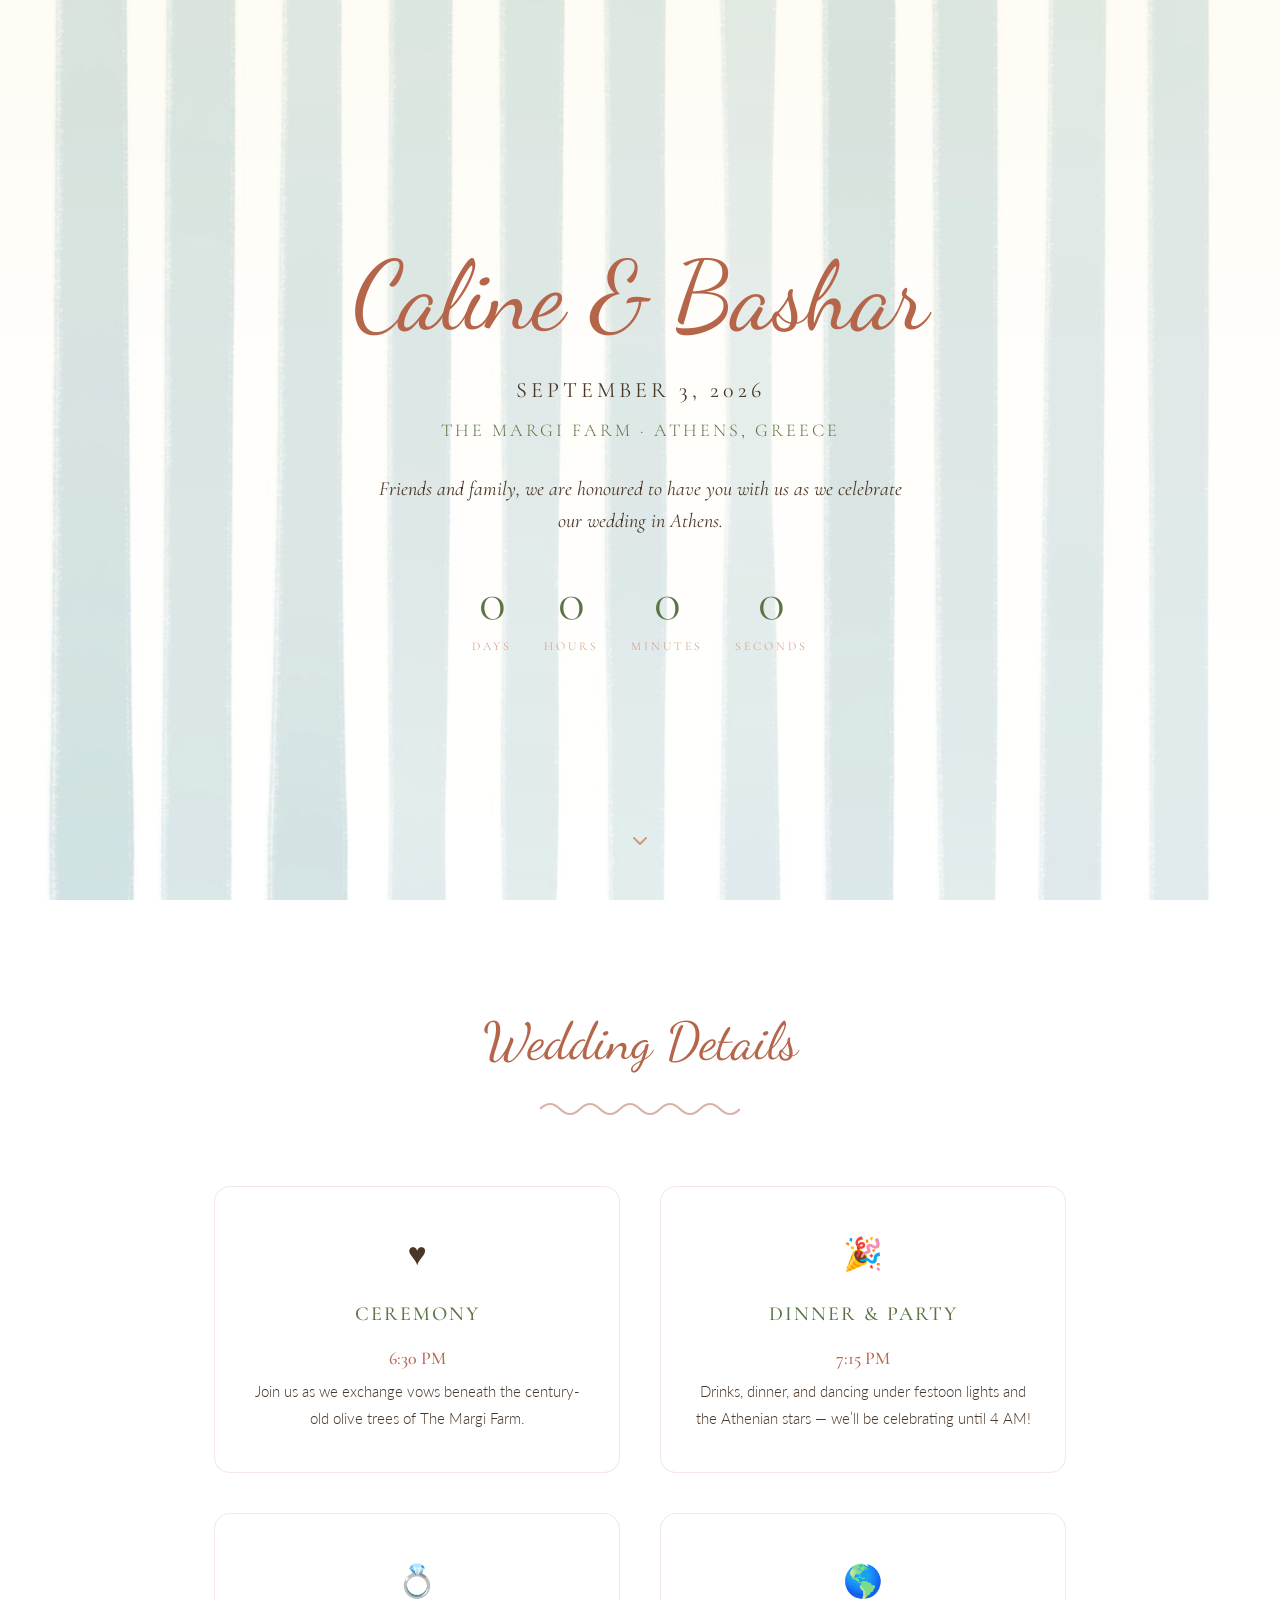
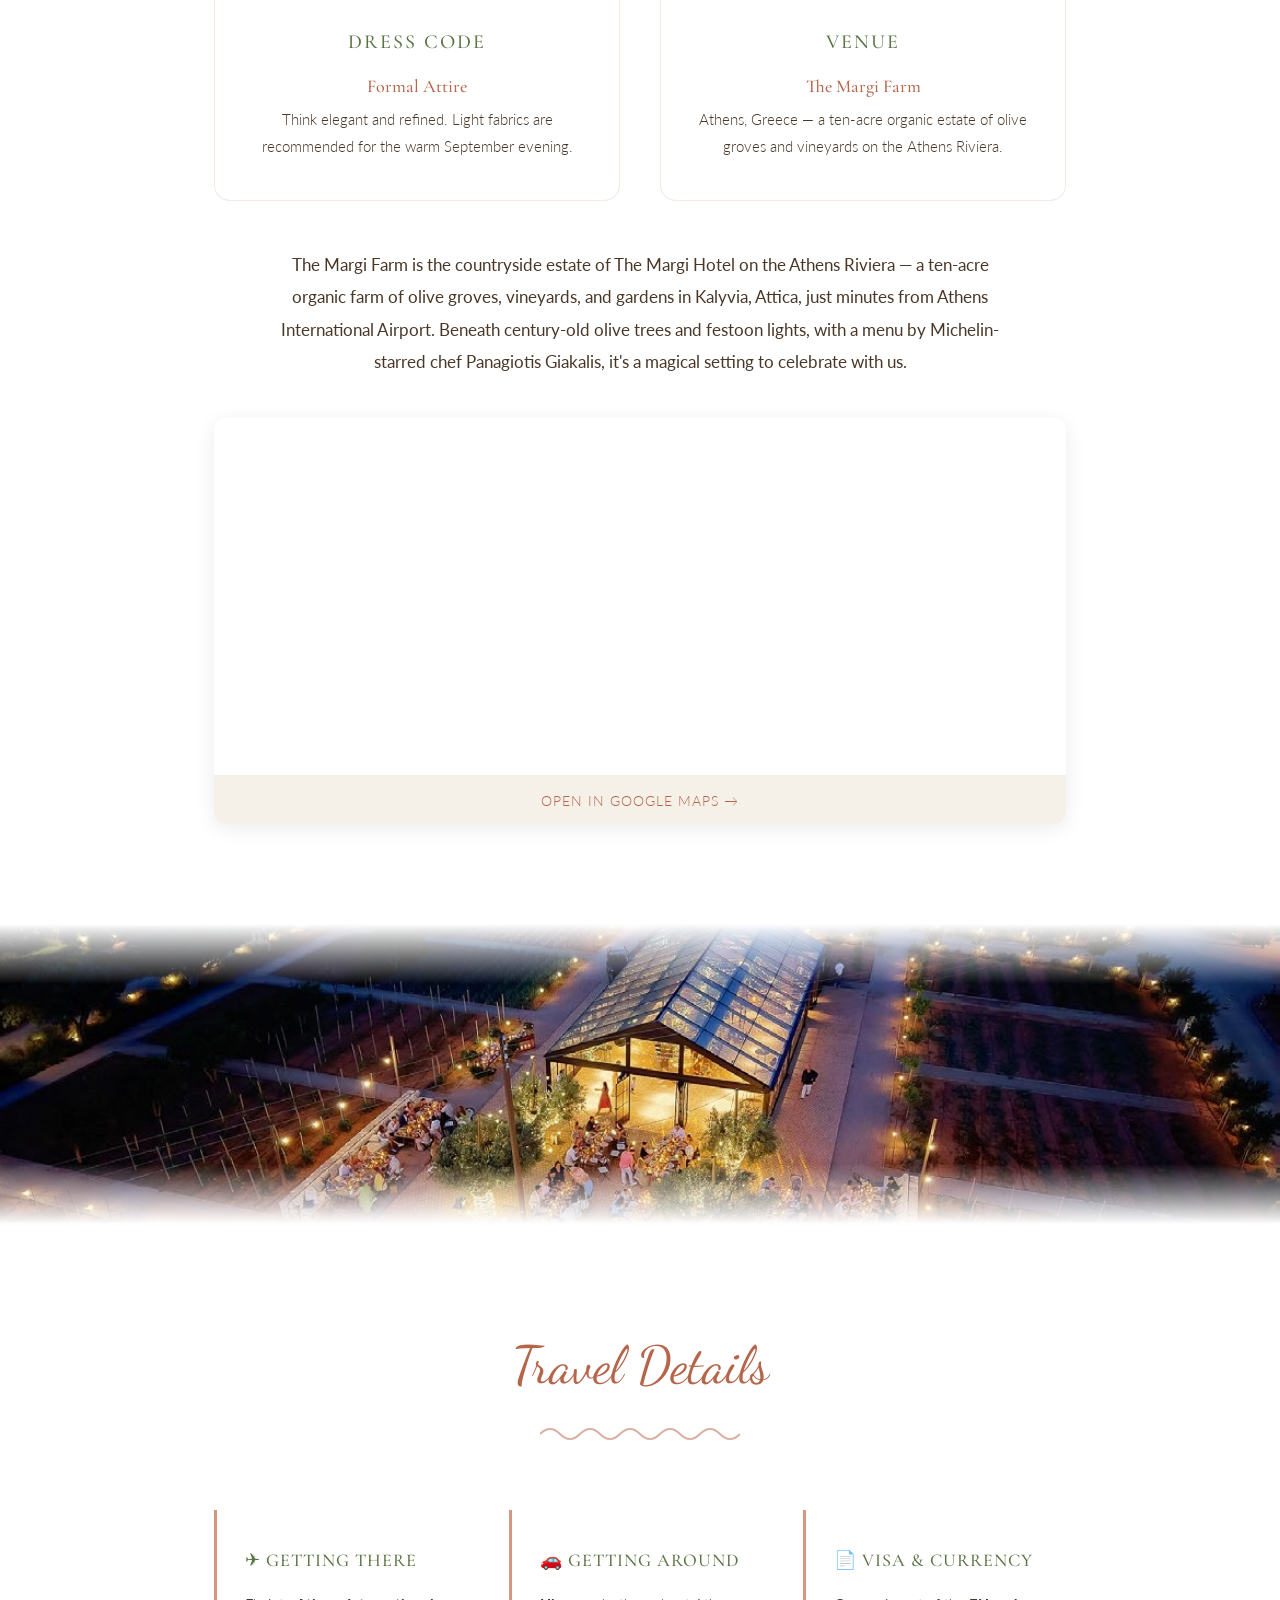
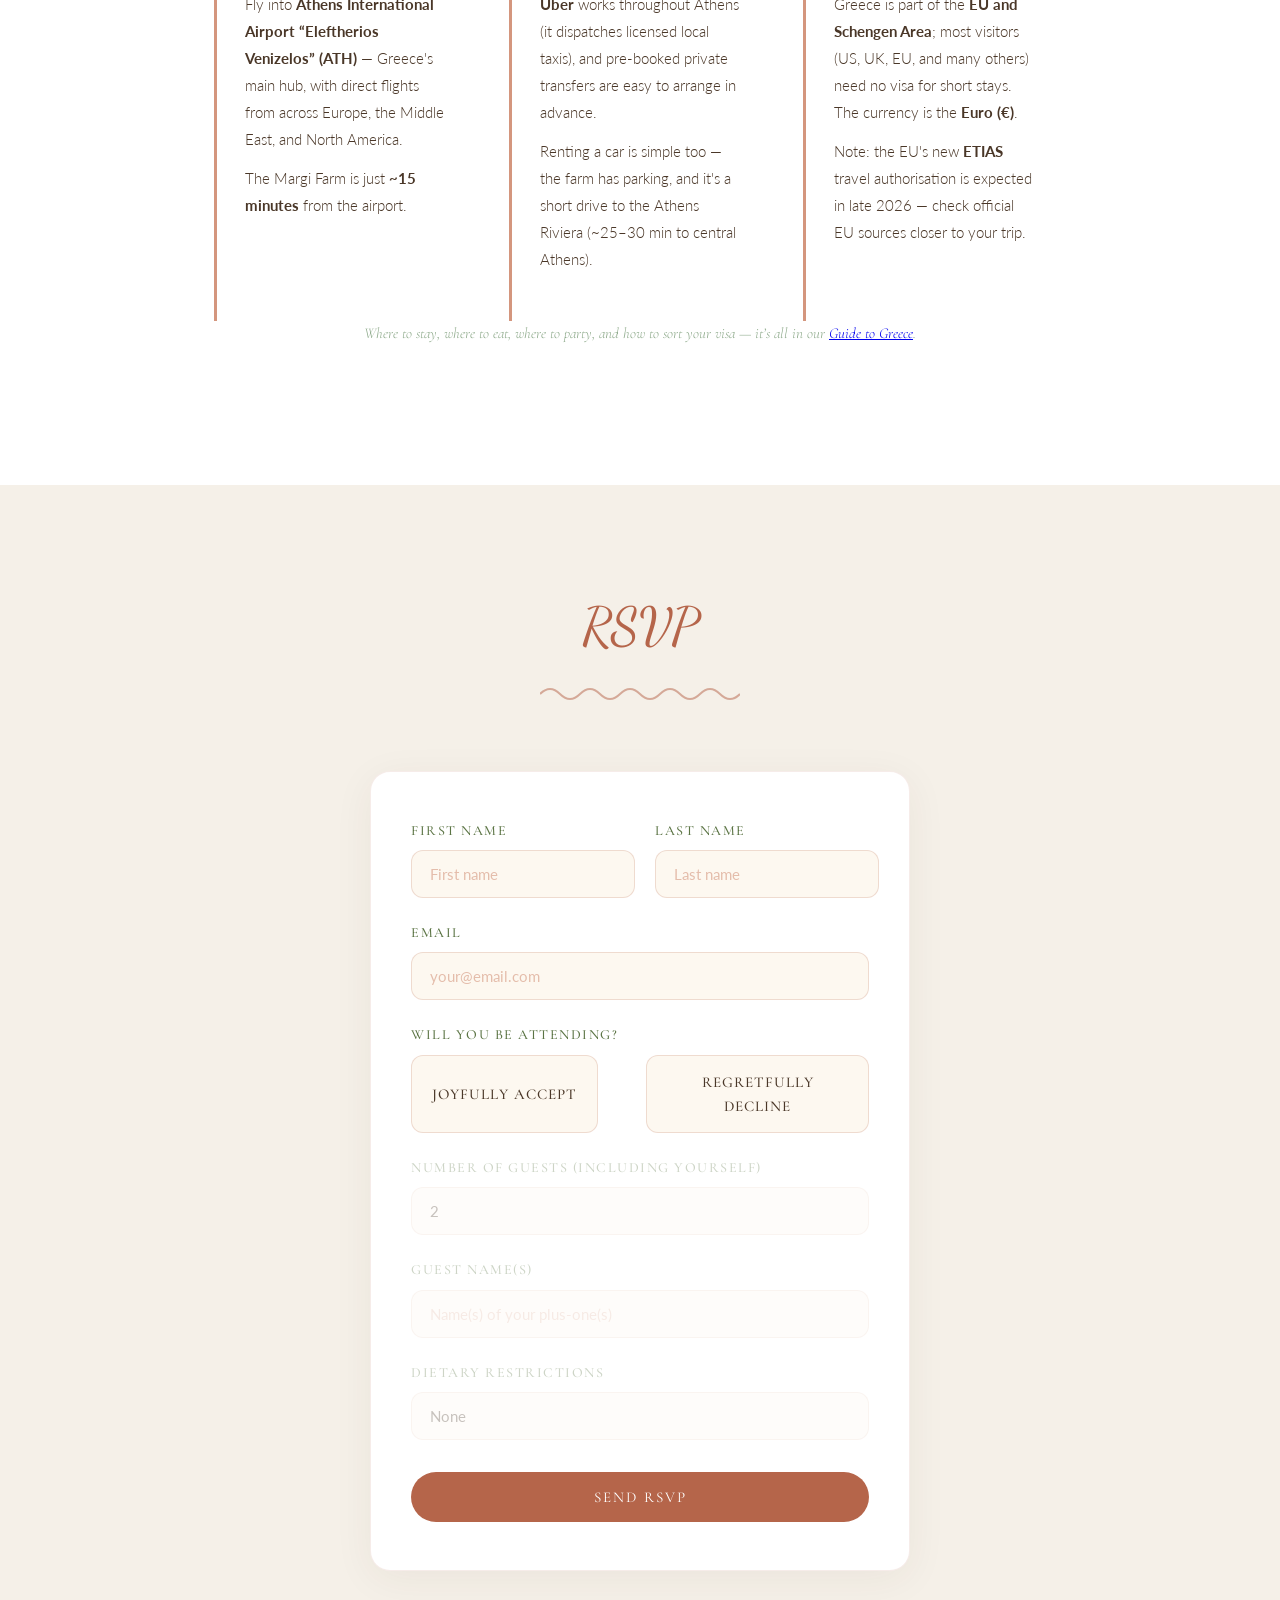
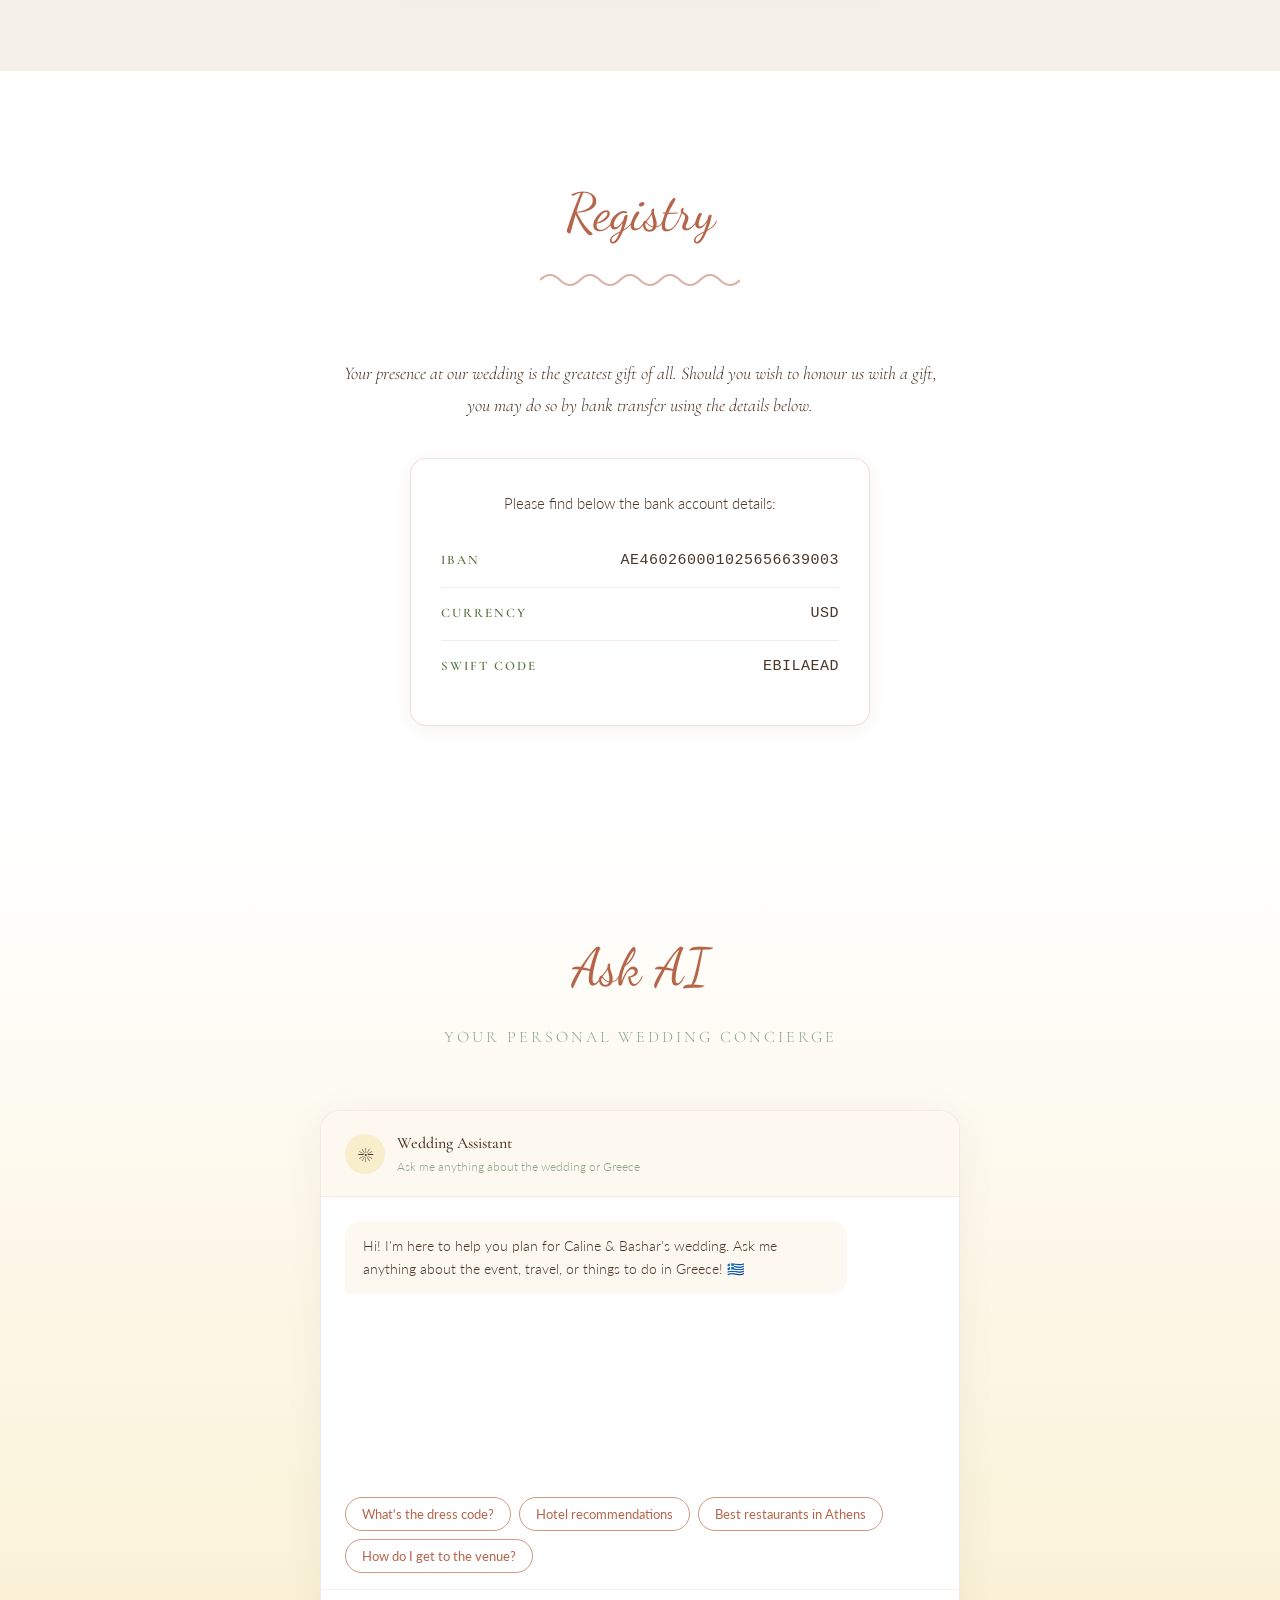
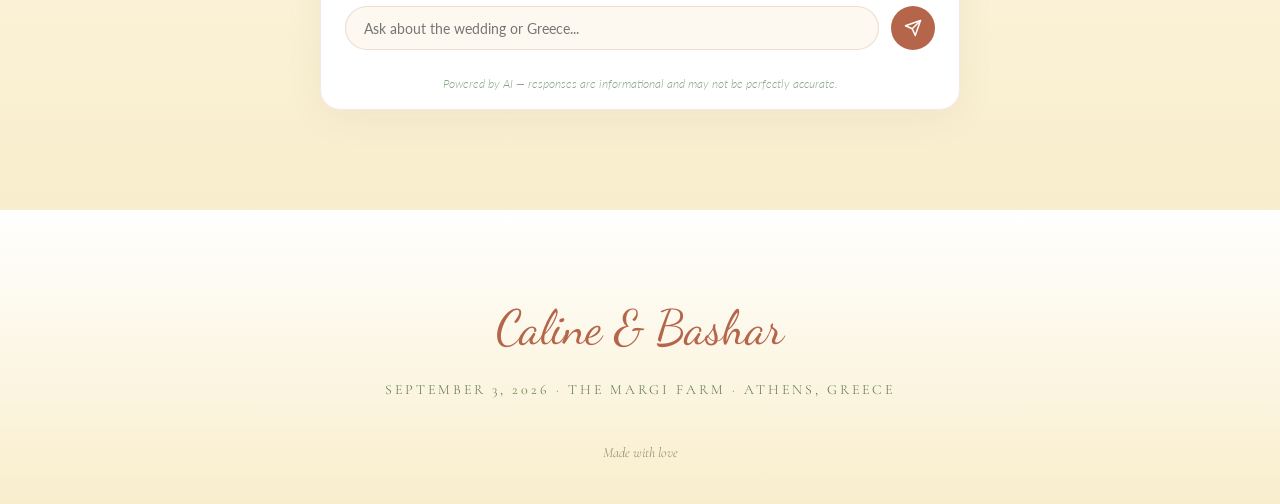
==== index.html @ 0b6a6b43 "Add Guide to Greece page, new header, hero welcome, RSVP box fix - New header: two pages (Wedding, Y" ====
<!DOCTYPE html>
<html lang="en">
<head>
    <meta charset="UTF-8">
    <meta name="viewport" content="width=device-width, initial-scale=1.0">
    <title>Caline & Bashar — September 3, 2026 · The Margi Farm, Athens, Greece</title>
    <meta name="description" content="Join us in celebrating the wedding of Caline & Bashar on September 3, 2026 at The Margi Farm in Athens, Greece.">
    <meta property="og:title" content="Caline & Bashar Wedding">
    <meta property="og:description" content="September 3, 2026 · The Margi Farm · Athens, Greece">
    <meta property="og:type" content="website">

    <!-- Favicon (sun monogram) -->
    <link rel="icon" href="data:image/svg+xml,%3Csvg xmlns='http://www.w3.org/2000/svg' viewBox='0 0 32 32'%3E%3Ctext y='26' font-size='24'%3E%E2%98%80%EF%B8%8F%3C/text%3E%3C/svg%3E">

    <!-- Fonts -->
    <link rel="preconnect" href="https://fonts.googleapis.com">
    <link rel="preconnect" href="https://fonts.gstatic.com" crossorigin>
    <link href="https://fonts.googleapis.com/css2?family=Cormorant+Garamond:ital,wght@0,300;0,400;0,500;0,600;1,300;1,400&family=Lato:wght@300;400;700&family=Dancing+Script:wght@400;500;600;700&display=swap" rel="stylesheet">

    <link rel="stylesheet" href="assets/styles.css">
</head>
<body>

    <!-- ============ NAVIGATION ============ -->
    <nav class="nav" id="nav">
        <div class="nav-inner">
            <ul class="nav-links" id="navLinks">
                <li><a href="#hero">Wedding</a></li>
                <li><a href="guide.html">Your Guide to Greece</a></li>
            </ul>
            <a href="#rsvp" class="nav-cta">RSVP</a>
            <button class="hamburger" id="hamburger" aria-label="Menu">
                <span></span>
                <span></span>
                <span></span>
            </button>
        </div>
    </nav>

    <!-- ============ HERO ============ -->
    <section class="hero" id="hero">
        <div class="hero-content">
            <h1 class="hero-names">Caline & Bashar</h1>
            <p class="hero-date">September 3, 2026</p>
            <p class="hero-location">The Margi Farm · Athens, Greece</p>
            <p class="hero-welcome">Friends and family, we are honoured to have you with us as we celebrate our wedding in Athens.</p>
            <div class="countdown" id="countdown">
                <div class="countdown-item">
                    <div class="countdown-number" id="days">---</div>
                    <div class="countdown-label">Days</div>
                </div>
                <div class="countdown-item">
                    <div class="countdown-number" id="hours">--</div>
                    <div class="countdown-label">Hours</div>
                </div>
                <div class="countdown-item">
                    <div class="countdown-number" id="minutes">--</div>
                    <div class="countdown-label">Minutes</div>
                </div>
                <div class="countdown-item">
                    <div class="countdown-number" id="seconds">--</div>
                    <div class="countdown-label">Seconds</div>
                </div>
            </div>
        </div>
        <img src="assets/hero-bg.jpg" alt="" class="hero-bg" aria-hidden="true">
        <div class="scroll-indicator">
            <svg viewBox="0 0 24 24" fill="none" stroke="currentColor" stroke-width="2" stroke-linecap="round" stroke-linejoin="round">
                <polyline points="6 9 12 15 18 9"></polyline>
            </svg>
        </div>
    </section>

    <!-- ============ WEDDING DETAILS ============ -->
    <section class="section" id="details">
        <h2 class="section-title fade-in">Wedding Details</h2>
        <div class="wavy-divider fade-in">
            <svg viewBox="0 0 200 20" fill="none" xmlns="http://www.w3.org/2000/svg">
                <path d="M0 10 Q 10 0, 20 10 T 40 10 T 60 10 T 80 10 T 100 10 T 120 10 T 140 10 T 160 10 T 180 10 T 200 10" stroke="#B5654A" stroke-width="2" fill="none" opacity="0.5"/>
            </svg>
        </div>
        <div class="details-grid">
            <div class="detail-card fade-in">
                <span class="detail-icon" aria-hidden="true">&#9829;</span>
                <h3>Ceremony</h3>
                <p class="detail-highlight">6:30 PM</p>
                <p>Join us as we exchange vows beneath the century-old olive trees of The Margi Farm.</p>
            </div>
            <div class="detail-card fade-in">
                <span class="detail-icon" aria-hidden="true">&#127881;</span>
                <h3>Dinner &amp; Party</h3>
                <p class="detail-highlight">7:15 PM</p>
                <p>Drinks, dinner, and dancing under festoon lights and the Athenian stars &mdash; we&rsquo;ll be celebrating until 4 AM!</p>
            </div>
            <div class="detail-card fade-in">
                <span class="detail-icon" aria-hidden="true">&#128141;</span>
                <h3>Dress Code</h3>
                <p class="detail-highlight">Formal Attire</p>
                <p>Think elegant and refined. Light fabrics are recommended for the warm September evening.</p>
            </div>
            <div class="detail-card fade-in">
                <span class="detail-icon" aria-hidden="true">&#127758;</span>
                <h3>Venue</h3>
                <p class="detail-highlight">The Margi Farm</p>
                <p>Athens, Greece — a ten-acre organic estate of olive groves and vineyards on the Athens Riviera.</p>
            </div>
        </div>
        <div class="venue-overview fade-in">
            <p>The Margi Farm is the countryside estate of The Margi Hotel on the Athens Riviera — a ten-acre organic farm of olive groves, vineyards, and gardens in Kalyvia, Attica, just minutes from Athens International Airport. Beneath century-old olive trees and festoon lights, with a menu by Michelin-starred chef Panagiotis Giakalis, it's a magical setting to celebrate with us.</p>
        </div>
        <div class="venue-map fade-in" style="max-width: 900px; margin: 40px auto 0; border-radius: 12px; overflow: hidden; box-shadow: 0 4px 20px rgba(0,0,0,0.08);">
            <iframe src="https://maps.google.com/maps?q=37.84874,23.912944&z=15&output=embed" width="100%" height="350" style="border:0;" allowfullscreen="" loading="lazy" referrerpolicy="no-referrer-when-downgrade" title="The Margi Farm Location"></iframe>
            <div style="text-align: center; padding: 12px 16px; background: var(--off-white);">
                <a href="https://www.google.com/maps/place/Margi+Farm/@37.84874,23.912944,16z" target="_blank" rel="noopener" style="color: var(--terracotta); font-family: var(--font-body); font-size: 14px; text-decoration: none; letter-spacing: 1px;">OPEN IN GOOGLE MAPS &rarr;</a>
            </div>
        </div>
    </section>

    <!-- ============ LANDSCAPE DIVIDER ============ -->
    <div class="landscape-divider" role="presentation"></div>

    <!-- ============ TRAVEL DETAILS ============ -->
    <section class="section" id="travel">
        <h2 class="section-title fade-in">Travel Details</h2>
        <div class="wavy-divider fade-in">
            <svg viewBox="0 0 200 20" fill="none" xmlns="http://www.w3.org/2000/svg">
                <path d="M0 10 Q 10 0, 20 10 T 40 10 T 60 10 T 80 10 T 100 10 T 120 10 T 140 10 T 160 10 T 180 10 T 200 10" stroke="#B5654A" stroke-width="2" fill="none" opacity="0.5"/>
            </svg>
        </div>
        <div class="travel-cards">
            <div class="travel-card fade-in">
                <h3>&#9992; Getting There</h3>
                <p>Fly into <strong>Athens International Airport &ldquo;Eleftherios Venizelos&rdquo; (ATH)</strong> — Greece's main hub, with direct flights from across Europe, the Middle East, and North America.</p>
                <p>The Margi Farm is just <strong>~15 minutes</strong> from the airport.</p>
            </div>
            <div class="travel-card fade-in">
                <h3>&#128663; Getting Around</h3>
                <p><strong>Uber</strong> works throughout Athens (it dispatches licensed local taxis), and pre-booked private transfers are easy to arrange in advance.</p>
                <p>Renting a car is simple too &mdash; the farm has parking, and it's a short drive to the Athens Riviera (~25&ndash;30 min to central Athens).</p>
            </div>
            <div class="travel-card fade-in">
                <h3>&#128196; Visa &amp; Currency</h3>
                <p>Greece is part of the <strong>EU and Schengen Area</strong>; most visitors (US, UK, EU, and many others) need no visa for short stays. The currency is the <strong>Euro (&euro;)</strong>.</p>
                <p>Note: the EU's new <strong>ETIAS</strong> travel authorisation is expected in late 2026 — check official EU sources closer to your trip.</p>
            </div>
        </div>

        <p class="travel-subnote fade-in">Where to stay, where to eat, where to party, and how to sort your visa &mdash; it&rsquo;s all in our <a href="guide.html">Guide to Greece</a>.</p>
    </section>

    <!-- Where to Stay and the rest of the guide now live on: guide.html -->

    <!-- ============ RSVP ============ -->
    <section class="section-full rsvp-section" id="rsvp">
        <div class="section" style="padding-top: 0; padding-bottom: 0;">
            <h2 class="section-title fade-in">RSVP</h2>
            <div class="wavy-divider fade-in">
                <svg viewBox="0 0 200 20" fill="none" xmlns="http://www.w3.org/2000/svg">
                    <path d="M0 10 Q 10 0, 20 10 T 40 10 T 60 10 T 80 10 T 100 10 T 120 10 T 140 10 T 160 10 T 180 10 T 200 10" stroke="#B5654A" stroke-width="2" fill="none" opacity="0.5"/>
                </svg>
            </div>
        </div>
        <div class="rsvp-form-container fade-in">
            <!-- Form -->
            <form class="rsvp-form" id="rsvpForm">
                <div class="form-row">
                    <div class="form-group">
                        <label for="firstName">First Name</label>
                        <input type="text" id="firstName" name="firstName" placeholder="First name" required>
                    </div>
                    <div class="form-group">
                        <label for="lastName">Last Name</label>
                        <input type="text" id="lastName" name="lastName" placeholder="Last name" required>
                    </div>
                </div>

                <div class="form-group">
                    <label for="email">Email</label>
                    <input type="email" id="email" name="email" placeholder="your@email.com" required>
                </div>

                <div class="form-group">
                    <label>Will you be attending?</label>
                    <div class="attendance-options">
                        <div class="attendance-option">
                            <input type="radio" id="attendYes" name="attending" value="yes" required>
                            <label for="attendYes">Joyfully Accept</label>
                        </div>
                        <div class="attendance-option">
                            <input type="radio" id="attendNo" name="attending" value="no">
                            <label for="attendNo">Regretfully Decline</label>
                        </div>
                    </div>
                </div>

                <div class="form-group guest-count-group hidden" id="guestCountGroup">
                    <label for="guestCount">Number of Guests (including yourself)</label>
                    <select id="guestCount" name="guestCount">
                        <option value="1">1</option>
                        <option value="2" selected>2</option>
                        <option value="3">3</option>
                        <option value="4">4</option>
                        <option value="5">5</option>
                    </select>
                </div>

                <div class="form-group guest-count-group hidden" id="plusOneGroup">
                    <label for="plusOneName">Guest Name(s)</label>
                    <input type="text" id="plusOneName" name="plusOneName" placeholder="Name(s) of your plus-one(s)">
                </div>

                <div class="form-group guest-count-group hidden" id="dietaryGroup">
                    <label for="dietary">Dietary Restrictions</label>
                    <select id="dietary" name="dietary">
                        <option value="none">None</option>
                        <option value="vegetarian">Vegetarian</option>
                        <option value="vegan">Vegan</option>
                        <option value="gluten-free">Gluten-Free</option>
                        <option value="halal">Halal</option>
                        <option value="other">Other (please specify)</option>
                    </select>
                    <input type="text" id="dietaryOther" name="dietaryOther" placeholder="Please specify..." style="margin-top: 8px; display: none;">
                </div>

                <button type="submit" class="rsvp-submit" id="rsvpSubmit">Send RSVP</button>
            </form>

            <!-- Success message (hidden by default) -->
            <div class="rsvp-success" id="rsvpSuccess">
                <div class="rsvp-success-icon">&#127881;</div>
                <h3>Thank You!</h3>
                <p id="rsvpSuccessMsg">We can't wait to celebrate with you in Athens!</p>
            </div>
        </div>
    </section>

    <!-- ============ REGISTRY ============ -->
    <section class="section" id="registry">
        <h2 class="section-title fade-in">Registry</h2>
        <div class="wavy-divider fade-in">
            <svg viewBox="0 0 200 20" fill="none" xmlns="http://www.w3.org/2000/svg">
                <path d="M0 10 Q 10 0, 20 10 T 40 10 T 60 10 T 80 10 T 100 10 T 120 10 T 140 10 T 160 10 T 180 10 T 200 10" stroke="#B5654A" stroke-width="2" fill="none" opacity="0.5"/>
            </svg>
        </div>
        <div class="registry-content fade-in">
            <p class="registry-message">
                Your presence at our wedding is the greatest gift of all. Should you wish to honour us with a gift, you may do so by bank transfer using the details below.
            </p>
            <div class="registry-bank">
                <p class="registry-bank-intro">Please find below the bank account details:</p>
                <dl class="registry-bank-details">
                    <div><dt>IBAN</dt><dd>AE460260001025656639003</dd></div>
                    <div><dt>Currency</dt><dd>USD</dd></div>
                    <div><dt>SWIFT Code</dt><dd>EBILAEAD</dd></div>
                </dl>
            </div>
        </div>
    </section>

    <!-- ============ ASK AI ============ -->
    <section class="section-full ask-ai-section" id="ask-ai">
        <div class="section" style="padding-top: 0; padding-bottom: 0;">
            <h2 class="section-title fade-in">Ask AI</h2>
            <p class="section-subtitle fade-in">Your personal wedding concierge</p>
        </div>
        <div class="chat-container fade-in">
            <div class="chat-header">
                <div class="chat-header-icon">&#9728;</div>
                <div class="chat-header-text">
                    <h3>Wedding Assistant</h3>
                    <p>Ask me anything about the wedding or Greece</p>
                </div>
            </div>
            <div class="chat-messages" id="chatMessages">
                <div class="chat-message bot">
                    Hi! I'm here to help you plan for Caline & Bashar's wedding. Ask me anything about the event, travel, or things to do in Greece! &#127468;&#127479;
                </div>
            </div>
            <div class="chat-suggestions" id="chatSuggestions">
                <button class="suggestion-btn" onclick="askSuggestion(this)">What's the dress code?</button>
                <button class="suggestion-btn" onclick="askSuggestion(this)">Hotel recommendations</button>
                <button class="suggestion-btn" onclick="askSuggestion(this)">Best restaurants in Athens</button>
                <button class="suggestion-btn" onclick="askSuggestion(this)">How do I get to the venue?</button>
            </div>
            <div class="chat-input-area">
                <input type="text" class="chat-input" id="chatInput" placeholder="Ask about the wedding or Greece..." autocomplete="off">
                <button class="chat-send" id="chatSend" aria-label="Send">
                    <svg viewBox="0 0 24 24" fill="none" stroke="currentColor" stroke-width="2" stroke-linecap="round" stroke-linejoin="round">
                        <line x1="22" y1="2" x2="11" y2="13"></line>
                        <polygon points="22 2 15 22 11 13 2 9 22 2"></polygon>
                    </svg>
                </button>
            </div>
            <p class="chat-note">Powered by AI — responses are informational and may not be perfectly accurate.</p>
        </div>
    </section>

    <!-- ============ FOOTER ============ -->
    <footer class="footer">
        <div class="footer-names">Caline & Bashar</div>
        <p class="footer-date">September 3, 2026 &middot; The Margi Farm &middot; Athens, Greece</p>
        <p class="footer-note">Made with love</p>
    </footer>

    <!-- ============ SCRIPTS ============ -->
    <script>
        // ---- Countdown ----
        function updateCountdown() {
            const wedding = new Date('2026-09-03T18:30:00+03:00'); // Athens time (EEST, UTC+3)
            const now = new Date();
            const diff = wedding - now;

            if (diff <= 0) {
                document.getElementById('days').textContent = '0';
                document.getElementById('hours').textContent = '0';
                document.getElementById('minutes').textContent = '0';
                document.getElementById('seconds').textContent = '0';
                return;
            }

            const days = Math.floor(diff / (1000 * 60 * 60 * 24));
            const hours = Math.floor((diff % (1000 * 60 * 60 * 24)) / (1000 * 60 * 60));
            const minutes = Math.floor((diff % (1000 * 60 * 60)) / (1000 * 60));
            const seconds = Math.floor((diff % (1000 * 60)) / 1000);

            document.getElementById('days').textContent = days;
            document.getElementById('hours').textContent = hours;
            document.getElementById('minutes').textContent = minutes;
            document.getElementById('seconds').textContent = seconds;
        }

        updateCountdown();
        setInterval(updateCountdown, 1000);

        // ---- Sticky Nav ----
        const nav = document.getElementById('nav');
        const hero = document.getElementById('hero');

        const navObserver = new IntersectionObserver(([entry]) => {
            nav.classList.toggle('visible', !entry.isIntersecting);
        }, { threshold: 0.1 });

        navObserver.observe(hero);

        // ---- Mobile Menu ----
        const hamburger = document.getElementById('hamburger');
        const navLinks = document.getElementById('navLinks');

        hamburger.addEventListener('click', () => {
            navLinks.classList.toggle('open');
        });

        // Close menu on link click
        navLinks.querySelectorAll('a').forEach(link => {
            link.addEventListener('click', () => navLinks.classList.remove('open'));
        });

        // ---- Scroll Animations ----
        const fadeObserver = new IntersectionObserver((entries) => {
            entries.forEach(entry => {
                if (entry.isIntersecting) {
                    entry.target.classList.add('visible');
                }
            });
        }, { threshold: 0.1, rootMargin: '0px 0px -40px 0px' });

        document.querySelectorAll('.fade-in').forEach(el => fadeObserver.observe(el));

        // ---- RSVP Form ----
        const rsvpForm = document.getElementById('rsvpForm');
        const rsvpSuccess = document.getElementById('rsvpSuccess');
        const rsvpSuccessMsg = document.getElementById('rsvpSuccessMsg');
        const guestCountGroup = document.getElementById('guestCountGroup');
        const attendRadios = document.querySelectorAll('input[name="attending"]');

        const plusOneGroup = document.getElementById('plusOneGroup');
        const dietaryGroup = document.getElementById('dietaryGroup');
        const dietarySelect = document.getElementById('dietary');
        const dietaryOther = document.getElementById('dietaryOther');

        // Show/hide conditional fields based on attendance
        attendRadios.forEach(radio => {
            radio.addEventListener('change', (e) => {
                if (e.target.value === 'yes') {
                    guestCountGroup.classList.remove('hidden');
                    plusOneGroup.classList.remove('hidden');
                    dietaryGroup.classList.remove('hidden');
                } else {
                    guestCountGroup.classList.add('hidden');
                    plusOneGroup.classList.add('hidden');
                    dietaryGroup.classList.add('hidden');
                }
            });
        });

        // Show/hide "other" dietary input
        dietarySelect.addEventListener('change', (e) => {
            dietaryOther.style.display = e.target.value === 'other' ? 'block' : 'none';
        });

        rsvpForm.addEventListener('submit', async (e) => {
            e.preventDefault();
            const btn = document.getElementById('rsvpSubmit');
            btn.disabled = true;
            btn.textContent = 'Sending...';

            const dietaryVal = document.getElementById('dietary').value;
            const data = {
                firstName: document.getElementById('firstName').value.trim(),
                lastName: document.getElementById('lastName').value.trim(),
                email: document.getElementById('email').value.trim(),
                attending: document.querySelector('input[name="attending"]:checked')?.value || 'no',
                guestCount: document.getElementById('guestCount').value,
                plusOneName: document.getElementById('plusOneName').value.trim(),
                dietary: dietaryVal === 'other' ? document.getElementById('dietaryOther').value.trim() : dietaryVal,
                submittedAt: new Date().toISOString()
            };

            try {
                const response = await fetch('/api/rsvp', {
                    method: 'POST',
                    headers: { 'Content-Type': 'application/json' },
                    body: JSON.stringify(data)
                });

                if (response.ok) {
                    showSuccess(data);
                } else {
                    throw new Error('Server error');
                }
            } catch (err) {
                console.error('RSVP error:', err);
                // Still show success to not frustrate the guest
                // The error is logged for you to investigate
                showSuccess(data);
            }
        });

        function showSuccess(data) {
            rsvpForm.style.display = 'none';
            rsvpSuccess.classList.add('show');
            if (data.attending === 'yes') {
                rsvpSuccessMsg.textContent = `We can't wait to celebrate with you in Athens, ${data.firstName}!`;
            } else {
                rsvpSuccessMsg.textContent = `We'll miss you, ${data.firstName}! Thank you for letting us know.`;
            }
        }

        // ---- Chat (Claude API) ----
        const chatMessages = document.getElementById('chatMessages');
        const chatInput = document.getElementById('chatInput');
        const chatSend = document.getElementById('chatSend');
        const chatSuggestions = document.getElementById('chatSuggestions');

        // Conversation history for context
        let chatHistory = [];

        function addMessage(text, isUser) {
            const msg = document.createElement('div');
            msg.className = `chat-message ${isUser ? 'user' : 'bot'}`;
            msg.textContent = text;
            chatMessages.appendChild(msg);
            chatMessages.scrollTop = chatMessages.scrollHeight;
        }

        function addTypingIndicator() {
            const msg = document.createElement('div');
            msg.className = 'chat-message bot';
            msg.id = 'typingIndicator';
            msg.textContent = '...';
            msg.style.opacity = '0.5';
            chatMessages.appendChild(msg);
            chatMessages.scrollTop = chatMessages.scrollHeight;
        }

        function removeTypingIndicator() {
            const el = document.getElementById('typingIndicator');
            if (el) el.remove();
        }

        async function handleChat(text) {
            if (!text.trim()) return;
            addMessage(text, true);
            chatInput.value = '';
            chatSend.disabled = true;
            chatSuggestions.style.display = 'none';

            // Add to history
            chatHistory.push({ role: 'user', content: text });

            addTypingIndicator();

            try {
                const response = await fetch('/api/chat', {
                    method: 'POST',
                    headers: { 'Content-Type': 'application/json' },
                    body: JSON.stringify({
                        message: text,
                        history: chatHistory.slice(-6) // last 6 messages for context
                    })
                });

                removeTypingIndicator();

                if (response.ok) {
                    const data = await response.json();
                    addMessage(data.reply, false);
                    chatHistory.push({ role: 'assistant', content: data.reply });
                } else {
                    addMessage("I'm having trouble connecting right now. Please try again in a moment!", false);
                }
            } catch (err) {
                removeTypingIndicator();
                addMessage("I'm having trouble connecting right now. Please try again in a moment!", false);
            }

            chatSend.disabled = false;
            chatInput.focus();
        }

        function askSuggestion(btn) {
            handleChat(btn.textContent);
        }

        chatSend.addEventListener('click', () => handleChat(chatInput.value));
        chatInput.addEventListener('keydown', (e) => {
            if (e.key === 'Enter') handleChat(chatInput.value);
        });
    </script>

</body>
</html>
---- assets/styles.css ----
/* ============================================
           DESIGN GUIDE — Caline & Bashar Wedding
           ============================================
           Color Palette (from designer's files):
             - Golden Yellow:  #F2D98D (sky/background)
             - Terracotta:     #B5654A (wavy borders, accent text)
             - Olive Green:    #5B7444 (headings, leaves)
             - Soft Blue:      #8EB4C9 (watercolor florals)
             - Warm Cream:     #FDF8F0 (background)
             - Dark Brown:     #4A3728 (body text)
             - Off White:      #F5F0E8 (section alternates)

           Typography:
             - Display/Names:  Dancing Script (matches handwritten script)
             - Headings:       Cormorant Garamond (elegant serif)
             - Body:           Lato (clean sans-serif)
             - Nav:            Cormorant Garamond, small-caps, tracked

           Motifs:
             - Wavy/scalloped terracotta borders (CSS recreated)
             - CB sun monogram
             - Olive trees (hero background)
             - Watercolor flowers (section accents)
             - Margi Farm landscape (decorative divider)
        ============================================ */

        *, *::before, *::after {
            margin: 0;
            padding: 0;
            box-sizing: border-box;
        }

        :root {
            --golden: #F2D98D;
            --golden-light: #F9EECC;
            --terracotta: #B5654A;
            --terracotta-light: #D4967E;
            --olive: #5B7444;
            --olive-light: #8BA888;
            --soft-blue: #8EB4C9;
            --cream: #FDF8F0;
            --off-white: #F5F0E8;
            --dark-brown: #4A3728;
            --white: #FFFFFF;
            --font-display: 'Dancing Script', cursive;
            --font-heading: 'Cormorant Garamond', serif;
            --font-body: 'Lato', sans-serif;
        }

        html {
            scroll-behavior: smooth;
        }

        body {
            font-family: var(--font-body);
            color: var(--dark-brown);
            background: var(--white);
            line-height: 1.6;
            font-weight: 300;
            -webkit-font-smoothing: antialiased;
        }

        /* ---- NAVIGATION ---- */
        .nav {
            position: fixed;
            top: 0;
            left: 0;
            right: 0;
            z-index: 1000;
            background: rgba(255, 255, 255, 0.95);
            backdrop-filter: blur(10px);
            border-bottom: 1px solid rgba(181, 101, 74, 0.1);
            transform: translateY(-100%);
            transition: transform 0.4s ease;
        }

        .nav.visible {
            transform: translateY(0);
        }

        .nav-inner {
            max-width: 1100px;
            margin: 0 auto;
            padding: 16px 24px;
            display: flex;
            justify-content: center;
            align-items: center;
            gap: 12px;
        }

        .nav-monogram {
            width: 36px;
            height: 36px;
            display: flex;
            align-items: center;
            justify-content: center;
            font-family: var(--font-display);
            font-size: 18px;
            color: var(--terracotta);
            margin-right: 12px;
        }

        .nav-monogram img {
            width: 36px;
            height: auto;
        }

        .nav-links {
            display: flex;
            gap: 32px;
            list-style: none;
        }

        .nav-links a {
            font-family: var(--font-heading);
            font-size: 14px;
            font-weight: 500;
            letter-spacing: 2px;
            text-transform: uppercase;
            color: var(--dark-brown);
            text-decoration: none;
            transition: color 0.3s;
            position: relative;
        }

        .nav-links a::after {
            content: '';
            position: absolute;
            bottom: -4px;
            left: 0;
            width: 0;
            height: 1px;
            background: var(--terracotta);
            transition: width 0.3s;
        }

        .nav-links a:hover {
            color: var(--terracotta);
        }

        .nav-links a:hover::after {
            width: 100%;
        }

        /* Header call-to-action button */
        .nav-cta {
            font-family: var(--font-heading);
            font-size: 13px;
            font-weight: 600;
            letter-spacing: 2px;
            text-transform: uppercase;
            color: var(--white);
            background: var(--terracotta);
            text-decoration: none;
            padding: 9px 24px;
            border-radius: 50px;
            white-space: nowrap;
            transition: background 0.3s, transform 0.3s;
        }

        .nav-cta:hover {
            background: var(--dark-brown);
            transform: translateY(-1px);
            color: var(--white);
        }

        /* Mobile hamburger */
        .hamburger {
            display: none;
            flex-direction: column;
            gap: 5px;
            cursor: pointer;
            padding: 8px;
            background: none;
            border: none;
        }

        .hamburger span {
            width: 24px;
            height: 2px;
            background: var(--dark-brown);
            transition: all 0.3s;
        }

        /* ---- HERO SECTION ---- */
        .hero {
            position: relative;
            min-height: 100vh;
            display: flex;
            flex-direction: column;
            align-items: center;
            justify-content: center;
            background: linear-gradient(180deg, var(--golden) 0%, var(--golden-light) 40%, var(--white) 100%);
            overflow: hidden;
            text-align: center;
            padding: 60px 24px;
        }

        .hero-bg {
            position: absolute;
            bottom: 0;
            left: 50%;
            transform: translateX(-50%);
            width: 100%;
            max-width: 1400px;
            height: auto;
            pointer-events: none;
            opacity: 0.9;
        }

        .hero-content {
            position: relative;
            z-index: 2;
        }

        .hero-monogram {
            width: 140px;
            height: auto;
            margin-bottom: 24px;
            opacity: 0.9;
        }

        .hero-names {
            font-family: var(--font-display);
            font-size: clamp(48px, 8vw, 96px);
            font-weight: 400;
            color: var(--terracotta);
            line-height: 1.1;
            margin-bottom: 24px;
        }

        .hero-date {
            font-family: var(--font-heading);
            font-size: clamp(16px, 2.5vw, 22px);
            font-weight: 400;
            letter-spacing: 4px;
            text-transform: uppercase;
            color: var(--dark-brown);
            margin-bottom: 8px;
        }

        .hero-location {
            font-family: var(--font-heading);
            font-size: clamp(14px, 2vw, 18px);
            font-weight: 300;
            letter-spacing: 3px;
            text-transform: uppercase;
            color: var(--olive);
            margin-bottom: 28px;
        }

        .hero-welcome {
            font-family: var(--font-heading);
            font-style: italic;
            font-size: clamp(16px, 2.2vw, 20px);
            font-weight: 400;
            line-height: 1.6;
            color: var(--dark-brown);
            max-width: 540px;
            margin: 0 auto 36px;
        }

        .countdown {
            display: flex;
            gap: 32px;
            justify-content: center;
            flex-wrap: wrap;
        }

        .countdown-item {
            text-align: center;
        }

        .countdown-number {
            font-family: var(--font-heading);
            font-size: clamp(32px, 5vw, 56px);
            font-weight: 300;
            color: var(--olive);
            line-height: 1;
        }

        .countdown-label {
            font-family: var(--font-heading);
            font-size: 12px;
            letter-spacing: 3px;
            text-transform: uppercase;
            color: var(--terracotta-light);
            margin-top: 8px;
        }

        .scroll-indicator {
            position: absolute;
            bottom: 40px;
            left: 50%;
            transform: translateX(-50%);
            z-index: 2;
            animation: bounce 2s infinite;
        }

        .scroll-indicator svg {
            width: 24px;
            height: 24px;
            stroke: var(--terracotta-light);
        }

        @keyframes bounce {
            0%, 20%, 50%, 80%, 100% { transform: translateX(-50%) translateY(0); }
            40% { transform: translateX(-50%) translateY(-10px); }
            60% { transform: translateX(-50%) translateY(-5px); }
        }

        /* ---- SECTION COMMON ---- */
        .section {
            padding: 100px 24px;
            max-width: 900px;
            margin: 0 auto;
        }

        .section-full {
            padding: 100px 24px;
        }

        .section-title {
            font-family: var(--font-display);
            font-size: clamp(36px, 5vw, 52px);
            color: var(--terracotta);
            text-align: center;
            margin-bottom: 16px;
            font-weight: 400;
        }

        .section-subtitle {
            font-family: var(--font-heading);
            font-size: 16px;
            letter-spacing: 3px;
            text-transform: uppercase;
            color: var(--olive-light);
            text-align: center;
            margin-bottom: 60px;
        }

        /* Wavy divider — inspired by the terracotta scalloped borders */
        .wavy-divider {
            text-align: center;
            margin: 0 auto 60px;
            overflow: hidden;
        }

        .wavy-divider svg {
            width: 200px;
            height: 20px;
        }

        /* ---- WEDDING DETAILS ---- */
        .details-grid {
            display: grid;
            grid-template-columns: repeat(auto-fit, minmax(280px, 1fr));
            gap: 40px;
            max-width: 900px;
            margin: 0 auto;
        }

        .detail-card {
            text-align: center;
            padding: 40px 32px;
            background: var(--white);
            border: 1px solid rgba(181, 101, 74, 0.15);
            border-radius: 16px;
            transition: transform 0.3s, box-shadow 0.3s;
        }

        .detail-card:hover {
            transform: translateY(-4px);
            box-shadow: 0 12px 40px rgba(74, 55, 40, 0.08);
        }

        .detail-icon {
            font-size: 32px;
            margin-bottom: 20px;
            display: block;
        }

        .detail-card h3 {
            font-family: var(--font-heading);
            font-size: 20px;
            font-weight: 500;
            letter-spacing: 2px;
            text-transform: uppercase;
            color: var(--olive);
            margin-bottom: 12px;
        }

        .detail-card p {
            font-size: 15px;
            line-height: 1.8;
            color: var(--dark-brown);
        }

        .detail-card .detail-highlight {
            font-family: var(--font-heading);
            font-size: 18px;
            font-weight: 500;
            color: var(--terracotta);
            margin-bottom: 4px;
        }

        /* ---- LANDSCAPE DIVIDER ---- */
        .landscape-divider {
            width: 100%;
            height: 300px;
            background-image: url('landscape-bg.jpg');
            background-size: cover;
            background-position: center center;
            position: relative;
        }

        .landscape-divider::before {
            content: '';
            position: absolute;
            top: 0;
            left: 0;
            right: 0;
            height: 60px;
            background: linear-gradient(to bottom, var(--white), transparent);
        }

        .landscape-divider::after {
            content: '';
            position: absolute;
            bottom: 0;
            left: 0;
            right: 0;
            height: 60px;
            background: linear-gradient(to top, var(--white), transparent);
        }

        /* ---- TRAVEL DETAILS ---- */
        .travel-cards {
            display: grid;
            grid-template-columns: repeat(auto-fit, minmax(260px, 1fr));
            gap: 32px;
            max-width: 900px;
            margin: 0 auto;
        }

        .travel-card {
            padding: 36px 28px;
            background: var(--white);
            border-left: 3px solid var(--terracotta-light);
            border-radius: 0 12px 12px 0;
            transition: transform 0.3s;
        }

        .travel-card:hover {
            transform: translateX(4px);
        }

        .travel-card h3 {
            font-family: var(--font-heading);
            font-size: 18px;
            font-weight: 500;
            letter-spacing: 1px;
            text-transform: uppercase;
            color: var(--olive);
            margin-bottom: 16px;
        }

        .travel-card p {
            font-size: 15px;
            line-height: 1.8;
            margin-bottom: 12px;
        }

        .travel-card a {
            color: var(--terracotta);
            text-decoration: none;
            font-weight: 400;
            border-bottom: 1px solid rgba(181, 101, 74, 0.3);
            transition: border-color 0.3s;
        }

        .travel-card a:hover {
            border-color: var(--terracotta);
        }

        /* ---- THINGS TO DO ---- */
        .things-section {
            background: var(--off-white);
        }

        .things-grid {
            display: grid;
            grid-template-columns: repeat(auto-fit, minmax(250px, 1fr));
            gap: 32px;
            max-width: 1000px;
            margin: 0 auto;
        }

        .thing-card {
            background: var(--white);
            border-radius: 16px;
            overflow: hidden;
            transition: transform 0.3s, box-shadow 0.3s;
        }

        .thing-card:hover {
            transform: translateY(-4px);
            box-shadow: 0 12px 40px rgba(74, 55, 40, 0.1);
        }

        .thing-card-img {
            width: 100%;
            height: 180px;
            object-fit: cover;
            background: var(--off-white);
            display: flex;
            align-items: center;
            justify-content: center;
            font-size: 48px;
        }

        .thing-card-body {
            padding: 24px;
        }

        .thing-card-body h3 {
            font-family: var(--font-heading);
            font-size: 20px;
            font-weight: 500;
            color: var(--olive);
            margin-bottom: 8px;
        }

        .thing-card-body p {
            font-size: 14px;
            line-height: 1.7;
            color: var(--dark-brown);
        }

        .thing-tag {
            display: inline-block;
            font-size: 11px;
            letter-spacing: 1.5px;
            text-transform: uppercase;
            color: var(--terracotta);
            background: rgba(181, 101, 74, 0.08);
            padding: 4px 12px;
            border-radius: 20px;
            margin-bottom: 12px;
            font-family: var(--font-heading);
        }

        /* ---- REGISTRY ---- */
        .registry-content {
            text-align: center;
            max-width: 600px;
            margin: 0 auto;
        }

        .registry-message {
            font-family: var(--font-heading);
            font-size: 18px;
            font-weight: 300;
            font-style: italic;
            line-height: 1.8;
            color: var(--dark-brown);
            margin-bottom: 36px;
        }

        /* ---- REGISTRY: bank transfer details ---- */
        .registry-bank {
            max-width: 460px;
            margin: 0 auto;
            background: var(--white);
            border: 1px solid rgba(181, 101, 74, 0.2);
            border-radius: 16px;
            padding: 32px 30px;
            box-shadow: 0 4px 20px rgba(74, 55, 40, 0.06);
        }

        .registry-bank-intro {
            font-family: var(--font-body);
            font-size: 15px;
            color: var(--dark-brown);
            margin-bottom: 20px;
        }

        .registry-bank-details {
            margin: 0;
            text-align: left;
        }

        .registry-bank-details > div {
            display: flex;
            justify-content: space-between;
            align-items: baseline;
            gap: 16px;
            padding: 14px 0;
            border-bottom: 1px solid rgba(181, 101, 74, 0.12);
        }

        .registry-bank-details > div:last-child {
            border-bottom: none;
        }

        .registry-bank-details dt {
            font-family: var(--font-heading);
            font-size: 13px;
            letter-spacing: 2px;
            text-transform: uppercase;
            color: var(--olive);
            font-weight: 600;
            white-space: nowrap;
        }

        .registry-bank-details dd {
            margin: 0;
            font-family: 'Courier New', Courier, monospace;
            font-size: 15px;
            letter-spacing: 0.5px;
            color: var(--dark-brown);
            text-align: right;
            word-break: break-all;
            user-select: all;
        }

        .registry-buttons {
            display: flex;
            flex-wrap: wrap;
            gap: 20px;
            justify-content: center;
        }

        .registry-btn {
            display: inline-flex;
            align-items: center;
            gap: 10px;
            padding: 16px 36px;
            font-family: var(--font-heading);
            font-size: 15px;
            letter-spacing: 2px;
            text-transform: uppercase;
            text-decoration: none;
            color: var(--terracotta);
            border: 1.5px solid var(--terracotta);
            border-radius: 50px;
            transition: all 0.3s;
            background: transparent;
        }

        .registry-btn:hover {
            background: var(--terracotta);
            color: var(--white);
        }

        .registry-btn.primary {
            background: var(--terracotta);
            color: var(--white);
        }

        .registry-btn.primary:hover {
            background: var(--dark-brown);
            border-color: var(--dark-brown);
        }

        /* ---- ASK AI ---- */
        .ask-ai-section {
            background: linear-gradient(180deg, var(--white) 0%, var(--golden-light) 100%);
        }

        .chat-container {
            max-width: 640px;
            margin: 0 auto;
            background: var(--white);
            border-radius: 20px;
            border: 1px solid rgba(181, 101, 74, 0.15);
            overflow: hidden;
            box-shadow: 0 8px 40px rgba(74, 55, 40, 0.06);
        }

        .chat-header {
            padding: 20px 24px;
            background: var(--cream);
            border-bottom: 1px solid rgba(181, 101, 74, 0.1);
            display: flex;
            align-items: center;
            gap: 12px;
        }

        .chat-header-icon {
            width: 40px;
            height: 40px;
            border-radius: 50%;
            background: var(--golden-light);
            display: flex;
            align-items: center;
            justify-content: center;
            font-size: 20px;
        }

        .chat-header-text h3 {
            font-family: var(--font-heading);
            font-size: 16px;
            font-weight: 500;
            color: var(--dark-brown);
        }

        .chat-header-text p {
            font-size: 12px;
            color: var(--olive-light);
        }

        .chat-messages {
            padding: 24px;
            min-height: 300px;
            max-height: 400px;
            overflow-y: auto;
            display: flex;
            flex-direction: column;
            gap: 16px;
        }

        .chat-message {
            max-width: 85%;
            padding: 14px 18px;
            border-radius: 16px;
            font-size: 14px;
            line-height: 1.6;
            animation: fadeIn 0.3s ease;
        }

        @keyframes fadeIn {
            from { opacity: 0; transform: translateY(8px); }
            to { opacity: 1; transform: translateY(0); }
        }

        .chat-message.bot {
            align-self: flex-start;
            background: var(--cream);
            border-bottom-left-radius: 4px;
            color: var(--dark-brown);
        }

        .chat-message.user {
            align-self: flex-end;
            background: var(--terracotta);
            color: var(--white);
            border-bottom-right-radius: 4px;
        }

        .chat-suggestions {
            padding: 0 24px 16px;
            display: flex;
            flex-wrap: wrap;
            gap: 8px;
        }

        .suggestion-btn {
            padding: 8px 16px;
            font-family: var(--font-body);
            font-size: 13px;
            background: transparent;
            border: 1px solid var(--terracotta-light);
            border-radius: 20px;
            color: var(--terracotta);
            cursor: pointer;
            transition: all 0.3s;
        }

        .suggestion-btn:hover {
            background: var(--terracotta);
            color: var(--white);
            border-color: var(--terracotta);
        }

        .chat-input-area {
            padding: 16px 24px;
            border-top: 1px solid rgba(181, 101, 74, 0.1);
            display: flex;
            gap: 12px;
        }

        .chat-input {
            flex: 1;
            padding: 12px 18px;
            border: 1px solid rgba(181, 101, 74, 0.2);
            border-radius: 24px;
            font-family: var(--font-body);
            font-size: 14px;
            outline: none;
            transition: border-color 0.3s;
            background: var(--cream);
        }

        .chat-input:focus {
            border-color: var(--terracotta);
        }

        .chat-send {
            width: 44px;
            height: 44px;
            border-radius: 50%;
            border: none;
            background: var(--terracotta);
            color: var(--white);
            cursor: pointer;
            display: flex;
            align-items: center;
            justify-content: center;
            transition: background 0.3s;
            flex-shrink: 0;
        }

        .chat-send:hover {
            background: var(--olive);
        }

        .chat-send svg {
            width: 18px;
            height: 18px;
        }

        .chat-note {
            text-align: center;
            font-size: 12px;
            color: var(--olive-light);
            padding: 8px 24px 16px;
            font-style: italic;
        }

        /* ---- FOOTER ---- */
        .footer {
            position: relative;
            padding: 80px 24px 40px;
            text-align: center;
            background: linear-gradient(180deg, var(--white) 0%, var(--golden-light) 100%);
            overflow: hidden;
        }

        .footer-names {
            font-family: var(--font-display);
            font-size: clamp(32px, 5vw, 48px);
            color: var(--terracotta);
            margin-bottom: 12px;
        }

        .footer-date {
            font-family: var(--font-heading);
            font-size: 14px;
            letter-spacing: 3px;
            text-transform: uppercase;
            color: var(--olive);
            margin-bottom: 40px;
        }

        .footer-note {
            font-family: var(--font-heading);
            font-size: 14px;
            font-style: italic;
            color: var(--dark-brown);
            opacity: 0.6;
        }

        .footer-trees {
            width: 100%;
            max-width: 800px;
            margin: 40px auto 0;
            opacity: 0.4;
        }

        /* ---- SCROLL ANIMATIONS ---- */
        .fade-in {
            opacity: 0;
            transform: translateY(30px);
            transition: opacity 0.8s ease, transform 0.8s ease;
        }

        .fade-in.visible {
            opacity: 1;
            transform: translateY(0);
        }

        /* ---- RESPONSIVE ---- */
        @media (max-width: 768px) {
            .nav-links {
                display: none;
                position: absolute;
                top: 100%;
                left: 0;
                right: 0;
                background: rgba(255, 255, 255, 0.98);
                flex-direction: column;
                padding: 24px;
                gap: 20px;
                text-align: center;
                border-bottom: 1px solid rgba(181, 101, 74, 0.1);
            }

            .nav-links.open {
                display: flex;
            }

            .hamburger {
                display: flex;
                position: absolute;
                right: 24px;
            }

            .nav-inner {
                justify-content: center;
            }

            .hero {
                min-height: 100svh;
                padding: 40px 20px 120px;
            }

            .hero-bg {
                max-width: 100%;
            }

            .countdown {
                gap: 20px;
            }

            .section {
                padding: 60px 20px;
            }

            .section-full {
                padding: 60px 20px;
            }

            .details-grid,
            .travel-cards,
            .things-grid {
                grid-template-columns: 1fr;
            }

            .landscape-divider {
                height: 180px;
            }

            .chat-messages {
                min-height: 250px;
            }
        }

        @media (max-width: 480px) {
            .hero-names {
                font-size: 42px;
            }

            .countdown-number {
                font-size: 28px;
            }

            .registry-buttons {
                flex-direction: column;
                align-items: center;
            }

            .rsvp-form {
                padding: 0 16px;
            }
        }

        /* ---- RSVP ---- */
        .rsvp-section {
            background: var(--off-white);
        }

        .rsvp-form-container {
            max-width: 540px;
            margin: 0 auto;
            background: var(--white);
            border-radius: 20px;
            padding: 48px 40px;
            border: 1px solid rgba(181, 101, 74, 0.12);
            box-shadow: 0 8px 40px rgba(74, 55, 40, 0.06);
        }

        .rsvp-form {
            display: flex;
            flex-direction: column;
            gap: 24px;
        }

        .form-group {
            display: flex;
            flex-direction: column;
            gap: 8px;
        }

        .form-group label {
            font-family: var(--font-heading);
            font-size: 14px;
            font-weight: 500;
            letter-spacing: 1.5px;
            text-transform: uppercase;
            color: var(--olive);
        }

        .form-group input,
        .form-group select {
            padding: 14px 18px;
            border: 1px solid rgba(181, 101, 74, 0.2);
            border-radius: 12px;
            font-family: var(--font-body);
            font-size: 15px;
            color: var(--dark-brown);
            background: var(--cream);
            outline: none;
            transition: border-color 0.3s, box-shadow 0.3s;
            -webkit-appearance: none;
        }

        .form-group input:focus,
        .form-group select:focus {
            border-color: var(--terracotta);
            box-shadow: 0 0 0 3px rgba(181, 101, 74, 0.08);
        }

        .form-group input::placeholder {
            color: var(--terracotta-light);
            opacity: 0.6;
        }

        .form-row {
            display: grid;
            grid-template-columns: 1fr 1fr;
            gap: 20px;
        }

        .attendance-options {
            display: flex;
            gap: 12px;
            align-items: stretch;
        }

        .attendance-option {
            flex: 1 1 0;
            min-width: 0;
            position: relative;
            display: flex;
        }

        .attendance-option input[type="radio"] {
            position: absolute;
            opacity: 0;
            width: 0;
            height: 0;
        }

        .attendance-option label {
            display: flex;
            align-items: center;
            justify-content: center;
            padding: 14px 20px;
            border: 1.5px solid rgba(181, 101, 74, 0.2);
            border-radius: 12px;
            cursor: pointer;
            transition: all 0.3s;
            font-family: var(--font-heading);
            font-size: 15px;
            letter-spacing: 1px;
            text-transform: uppercase;
            color: var(--dark-brown);
            background: var(--cream);
            text-align: center;
        }

        .attendance-option input[type="radio"]:checked + label {
            border-color: var(--terracotta);
            background: var(--terracotta);
            color: var(--white);
        }

        .attendance-option label:hover {
            border-color: var(--terracotta-light);
        }

        .guest-count-group {
            transition: opacity 0.3s, max-height 0.3s;
        }

        .guest-count-group.hidden {
            opacity: 0.3;
            pointer-events: none;
        }

        .rsvp-submit {
            padding: 16px 36px;
            font-family: var(--font-heading);
            font-size: 15px;
            letter-spacing: 2px;
            text-transform: uppercase;
            background: var(--terracotta);
            color: var(--white);
            border: none;
            border-radius: 50px;
            cursor: pointer;
            transition: background 0.3s, transform 0.2s;
            margin-top: 8px;
        }

        .rsvp-submit:hover {
            background: var(--olive);
            transform: translateY(-2px);
        }

        .rsvp-submit:active {
            transform: translateY(0);
        }

        .rsvp-submit:disabled {
            opacity: 0.6;
            cursor: not-allowed;
            transform: none;
        }

        .rsvp-success {
            text-align: center;
            padding: 40px 20px;
            display: none;
        }

        .rsvp-success.show {
            display: block;
        }

        .rsvp-success-icon {
            font-size: 48px;
            margin-bottom: 16px;
        }

        .rsvp-success h3 {
            font-family: var(--font-display);
            font-size: 32px;
            color: var(--terracotta);
            margin-bottom: 12px;
        }

        .rsvp-success p {
            font-family: var(--font-heading);
            font-size: 16px;
            color: var(--dark-brown);
            font-style: italic;
        }

        @media (max-width: 480px) {
            .form-row {
                grid-template-columns: 1fr;
            }

            .rsvp-form-container {
                padding: 32px 24px;
            }
        }
        /* ---- VENUE OVERVIEW (Margi Farm) ---- */
        .venue-overview {
            max-width: 720px;
            margin: 48px auto 0;
            text-align: center;
        }

        .venue-overview p {
            font-family: var(--font-body);
            font-size: 17px;
            font-weight: 400;
            font-style: normal;
            line-height: 1.9;
            color: var(--dark-brown);
        }

        /* ---- TRAVEL: where to stay ---- */
        .travel-subhead {
            font-family: var(--font-display);
            font-size: clamp(28px, 4vw, 40px);
            color: var(--terracotta);
            text-align: center;
            margin: 72px 0 6px;
            font-weight: 400;
        }

        /* Wavy underline beneath the "Where to Stay" subhead, matching section titles */
        .wavy-divider.wavy-divider--subhead {
            margin: 0 auto 22px;
        }

        .travel-subnote {
            font-family: var(--font-heading);
            font-size: 15px;
            font-style: italic;
            color: var(--olive-light);
            text-align: center;
            margin-bottom: 40px;
        }

        /* ---- ACCESSIBILITY: respect reduced motion ---- */
        @media (prefers-reduced-motion: reduce) {
            *, *::before, *::after {
                animation-duration: 0.001ms !important;
                animation-iteration-count: 1 !important;
                transition-duration: 0.001ms !important;
                scroll-behavior: auto !important;
            }
            .fade-in { opacity: 1 !important; transform: none !important; }
        }

        /* ---- THINGS TO DO PAGE HELPERS ---- */
        .things-intro {
            max-width: 660px;
            margin: 0 auto;
            text-align: center;
            color: var(--dark-brown);
            font-size: 18px;
            line-height: 1.7;
        }
        .coming-soon {
            display: inline-block;
            margin-top: 16px;
            padding: 5px 16px;
            font-family: var(--font-body);
            font-size: 11px;
            font-weight: 700;
            letter-spacing: 1.5px;
            text-transform: uppercase;
            color: var(--olive);
            background: rgba(91, 116, 68, 0.12);
            border-radius: 50px;
        }
        .page-back {
            text-align: center;
            margin-top: 56px;
        }

        /* Guide cards: small neighbourhood / price meta line */
        .card-meta {
            font-family: var(--font-heading);
            font-size: 12px;
            font-weight: 600;
            letter-spacing: 1.5px;
            text-transform: uppercase;
            color: var(--olive);
            margin-bottom: 10px;
        }

        /* Extra top spacing when stacking multiple guide sections */
        .guide-section {
            padding-top: 40px;
        }
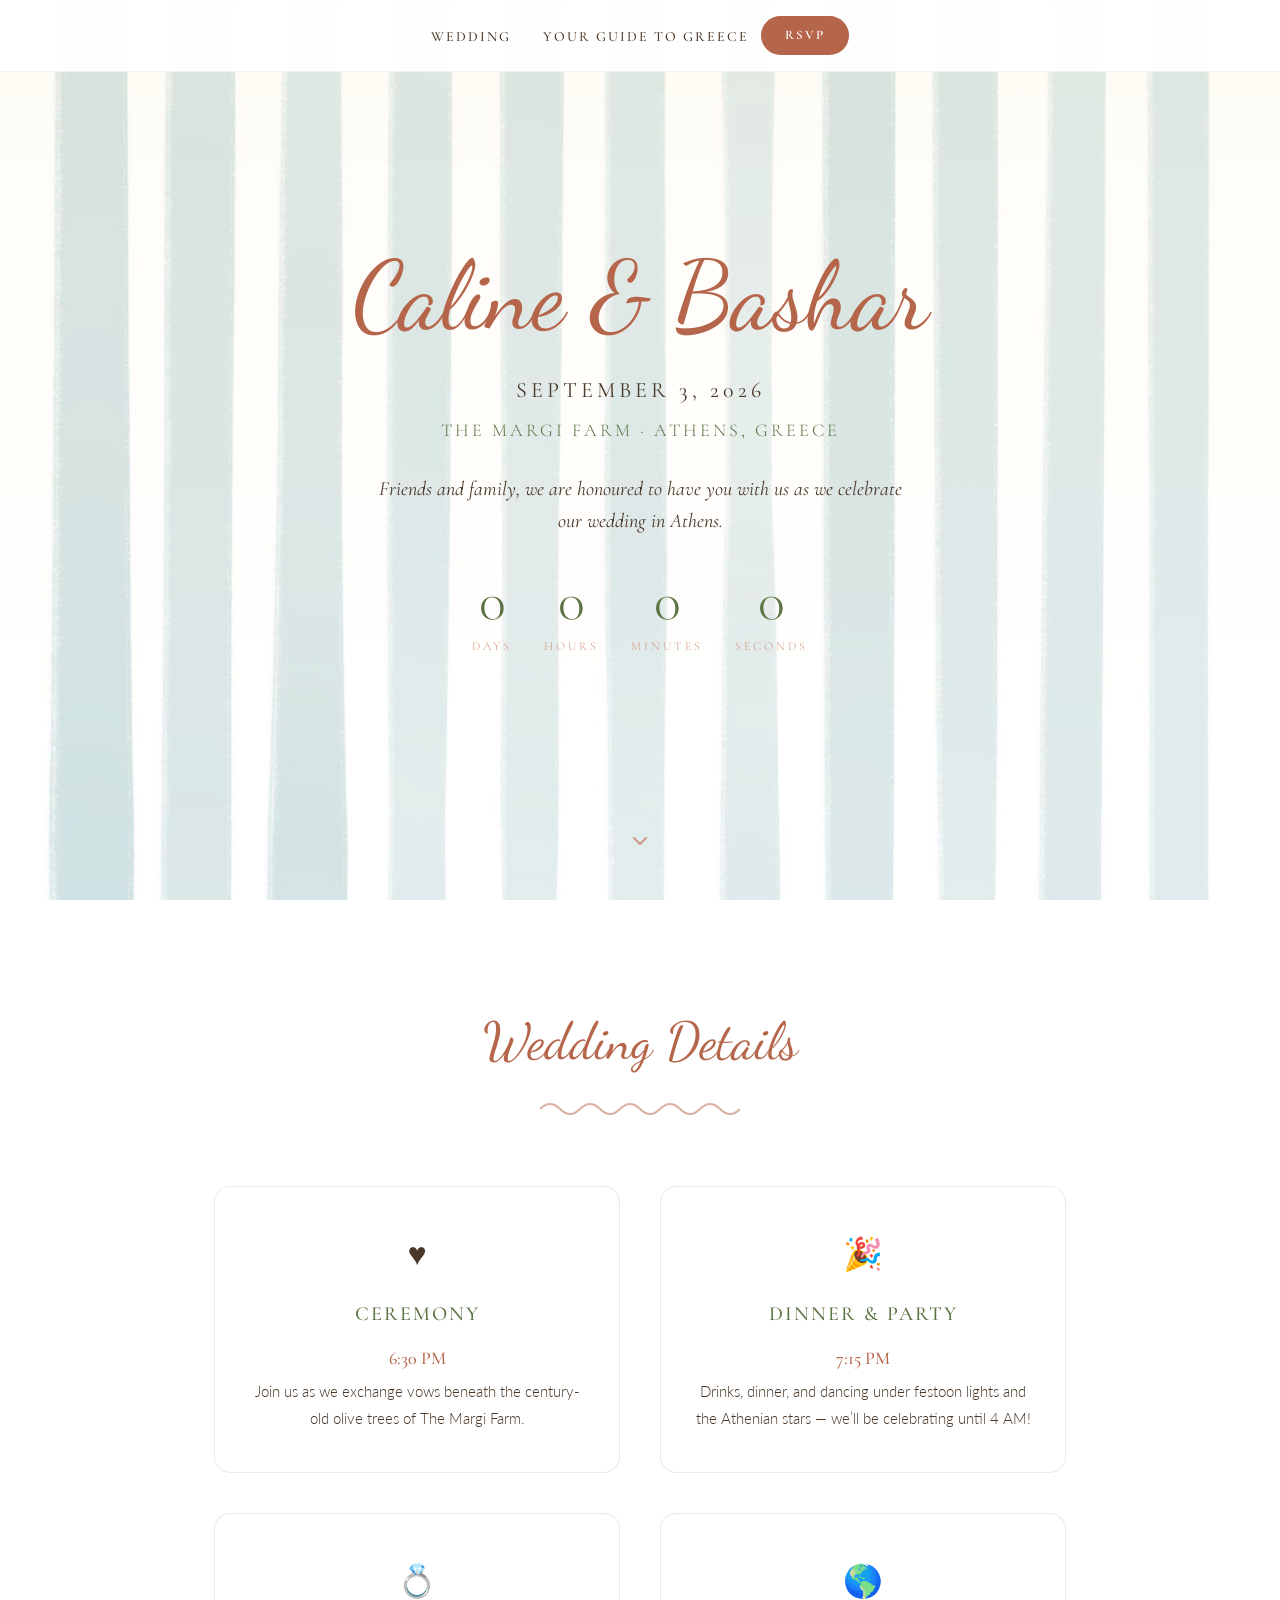
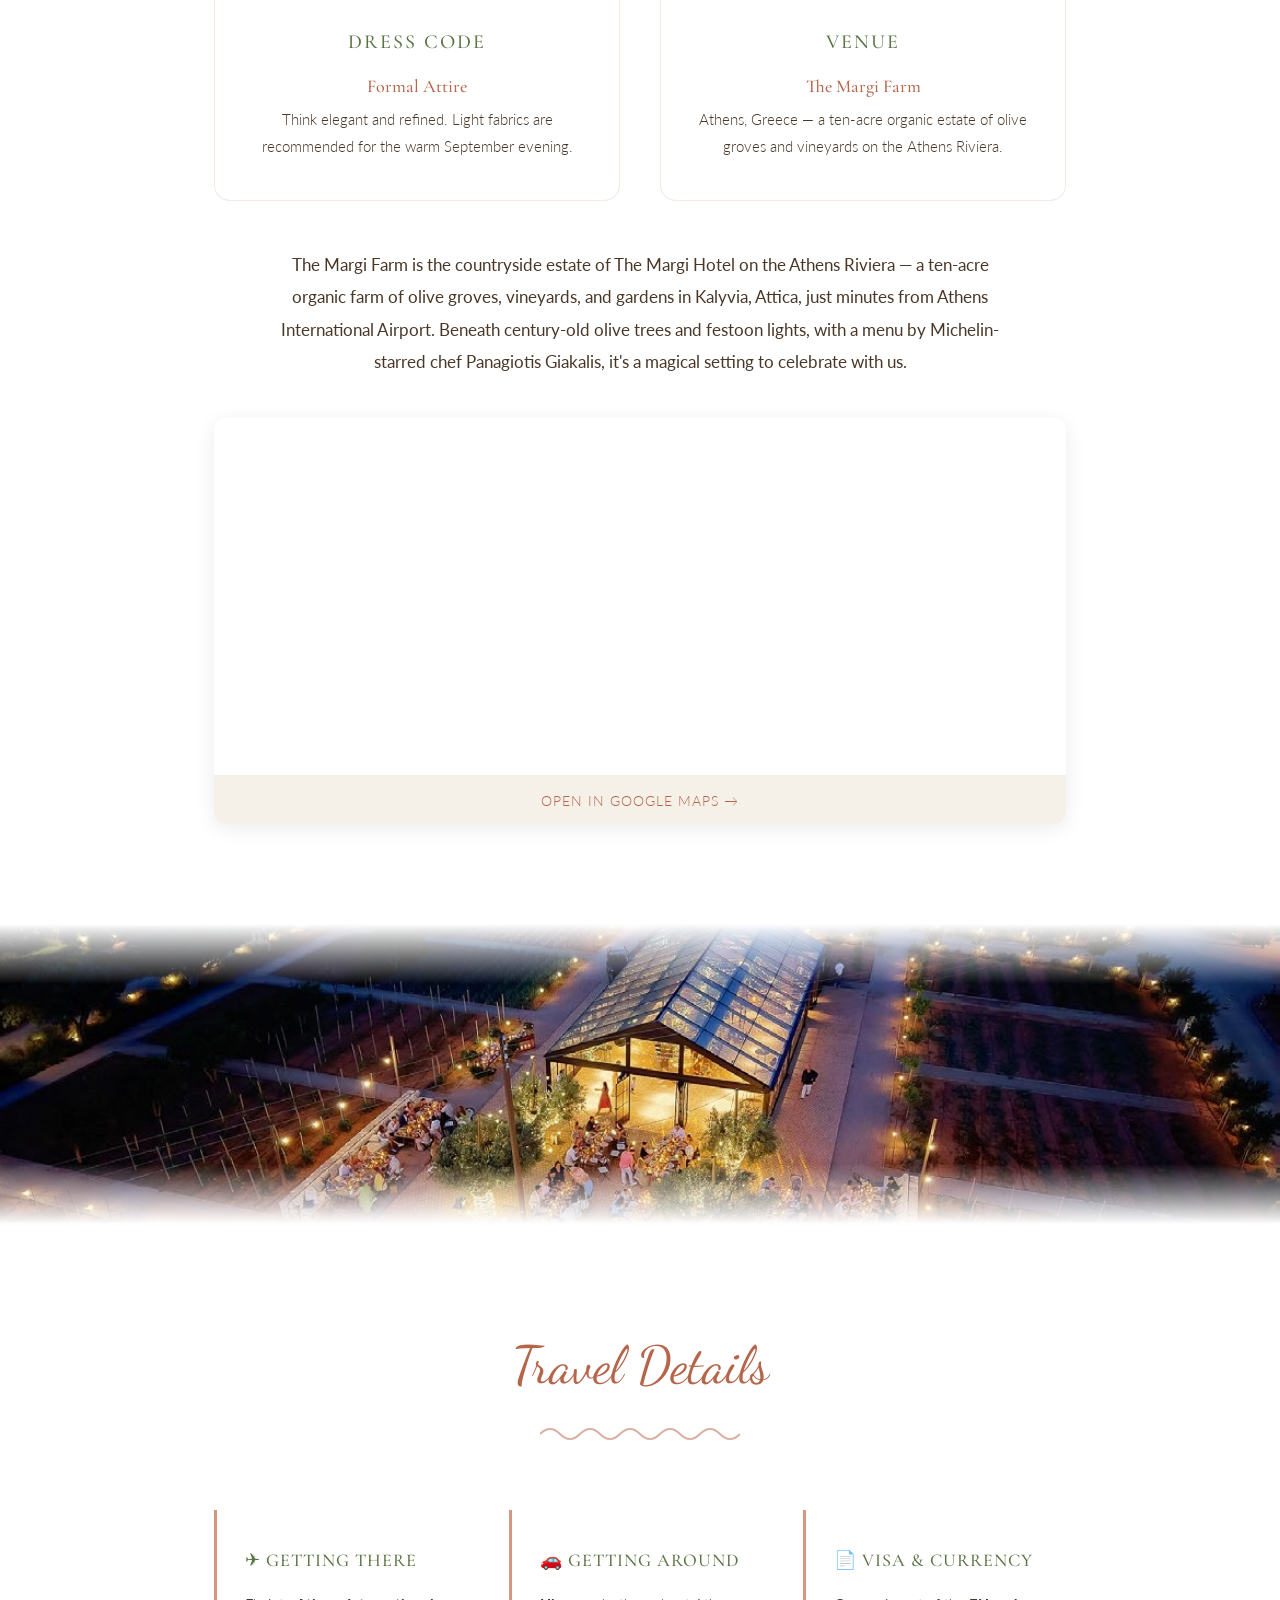
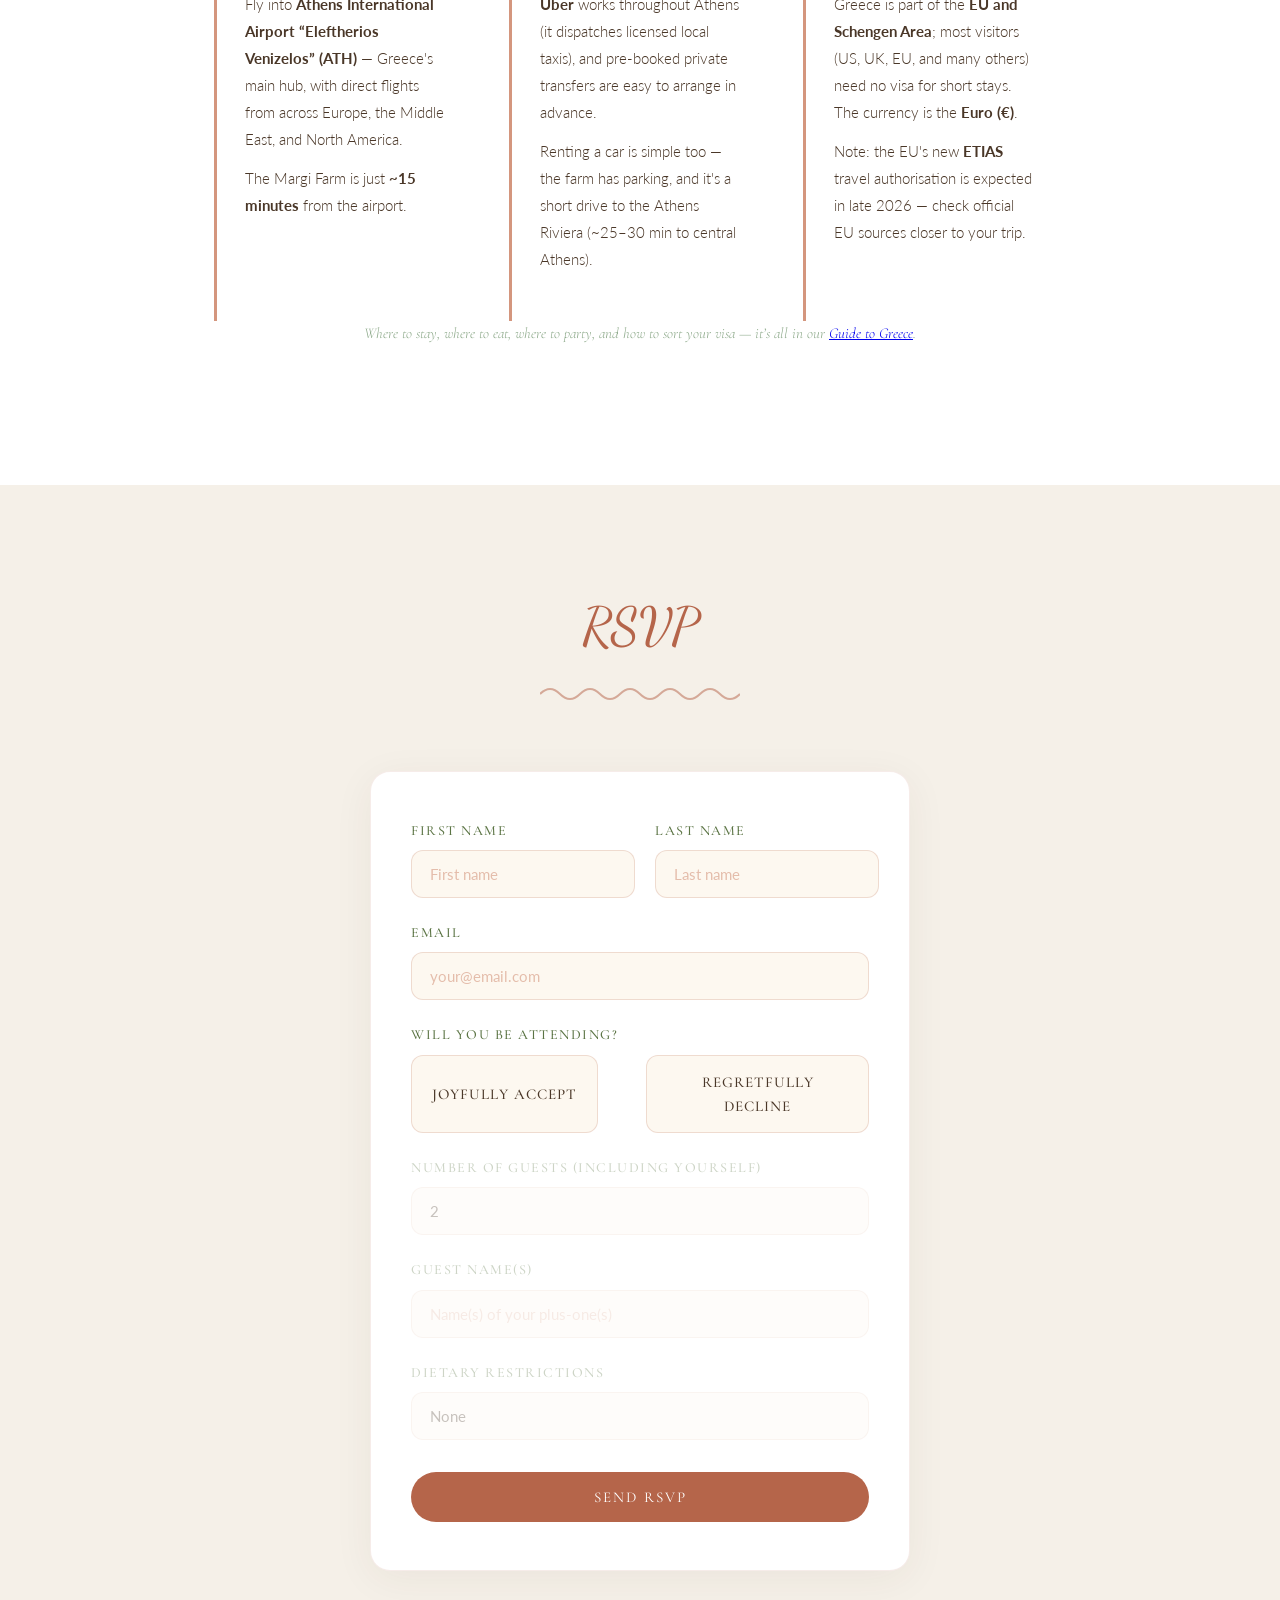
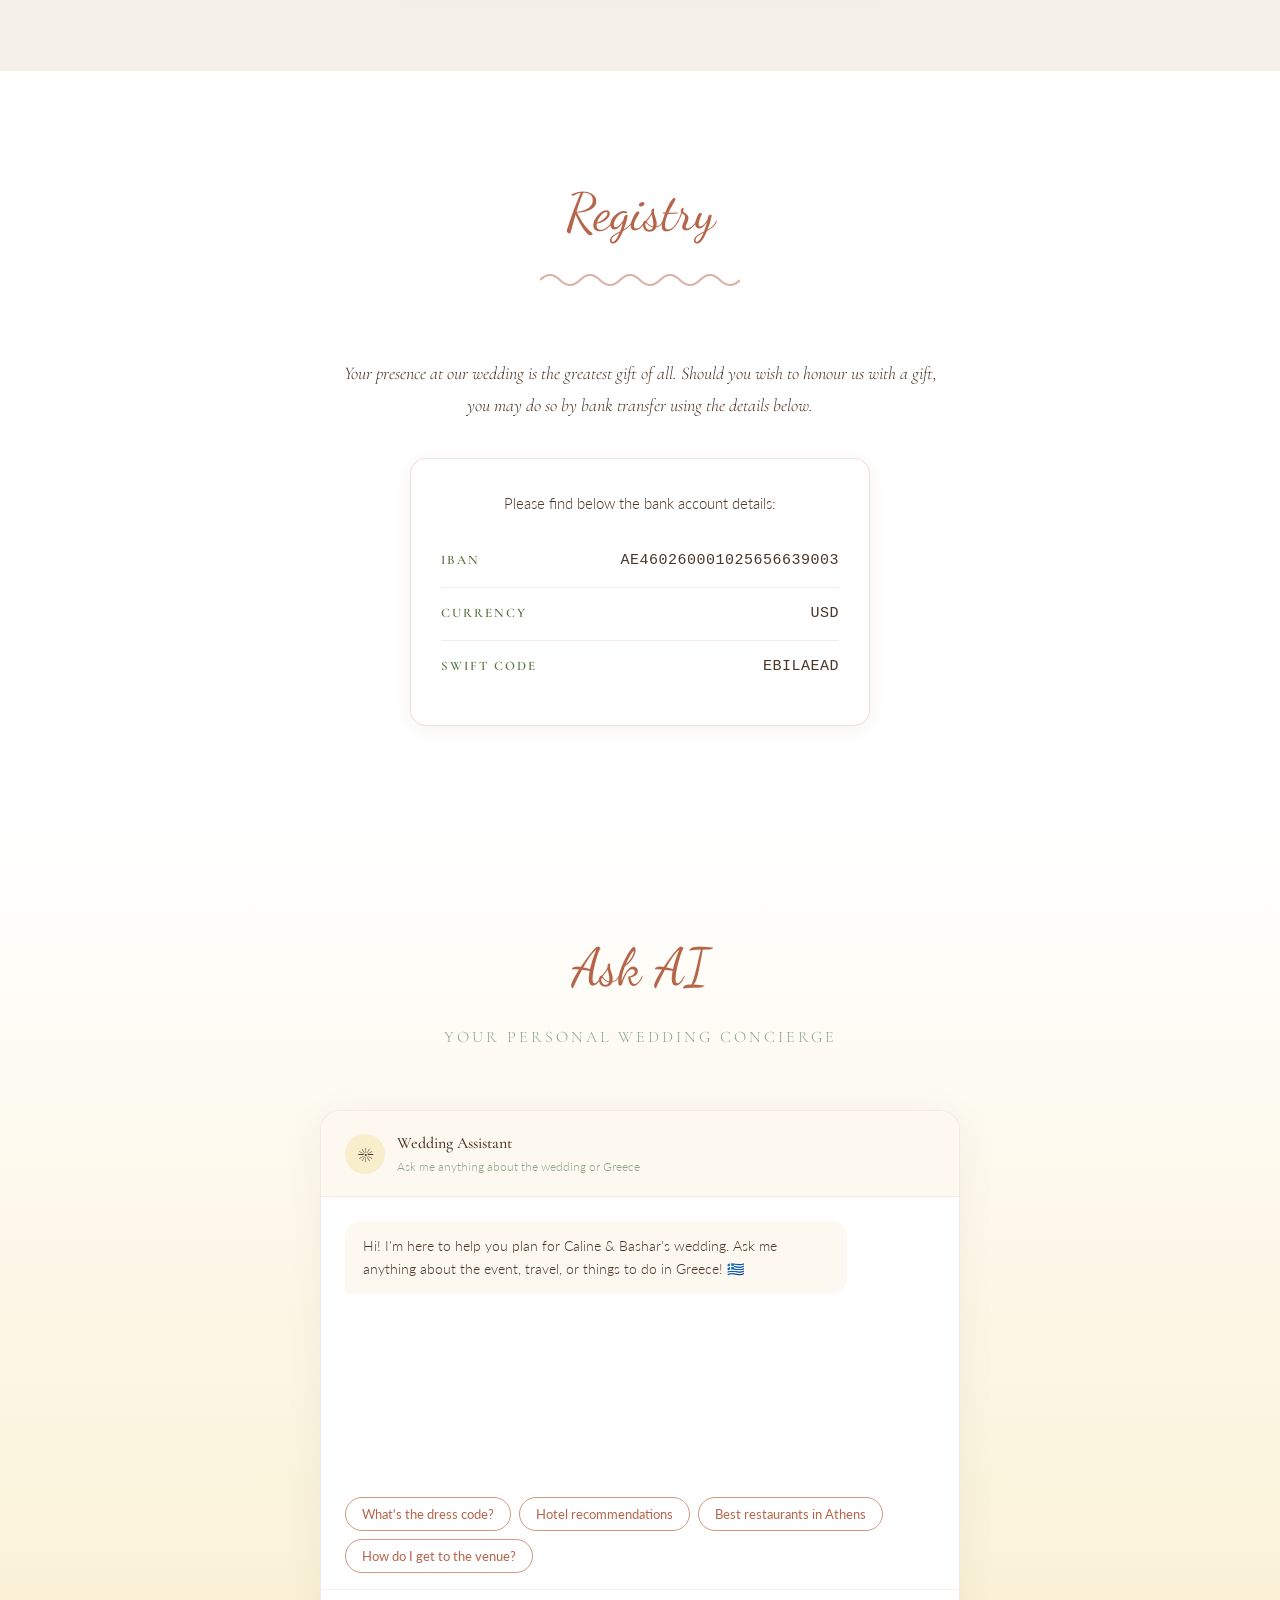
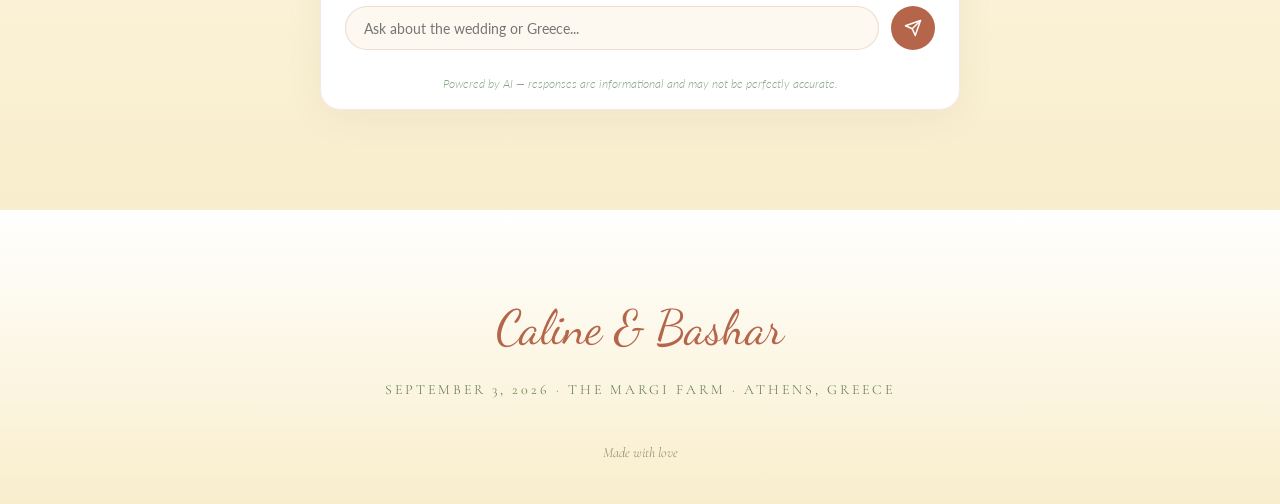
==== commit 9868b9f7: "Make home-page header persistent The nav was hidden at the top of the home page (only revealed after" ====
--- a/index.html
+++ b/index.html
@@ -22,7 +22,7 @@
 <body>
 
     <!-- ============ NAVIGATION ============ -->
-    <nav class="nav" id="nav">
+    <nav class="nav visible" id="nav">
         <div class="nav-inner">
             <ul class="nav-links" id="navLinks">
                 <li><a href="#hero">Wedding</a></li>
@@ -332,15 +332,7 @@
         updateCountdown();
         setInterval(updateCountdown, 1000);
 
-        // ---- Sticky Nav ----
-        const nav = document.getElementById('nav');
-        const hero = document.getElementById('hero');
-
-        const navObserver = new IntersectionObserver(([entry]) => {
-            nav.classList.toggle('visible', !entry.isIntersecting);
-        }, { threshold: 0.1 });
-
-        navObserver.observe(hero);
+        // ---- Header is always visible (persistent site nav) ----
 
         // ---- Mobile Menu ----
         const hamburger = document.getElementById('hamburger');
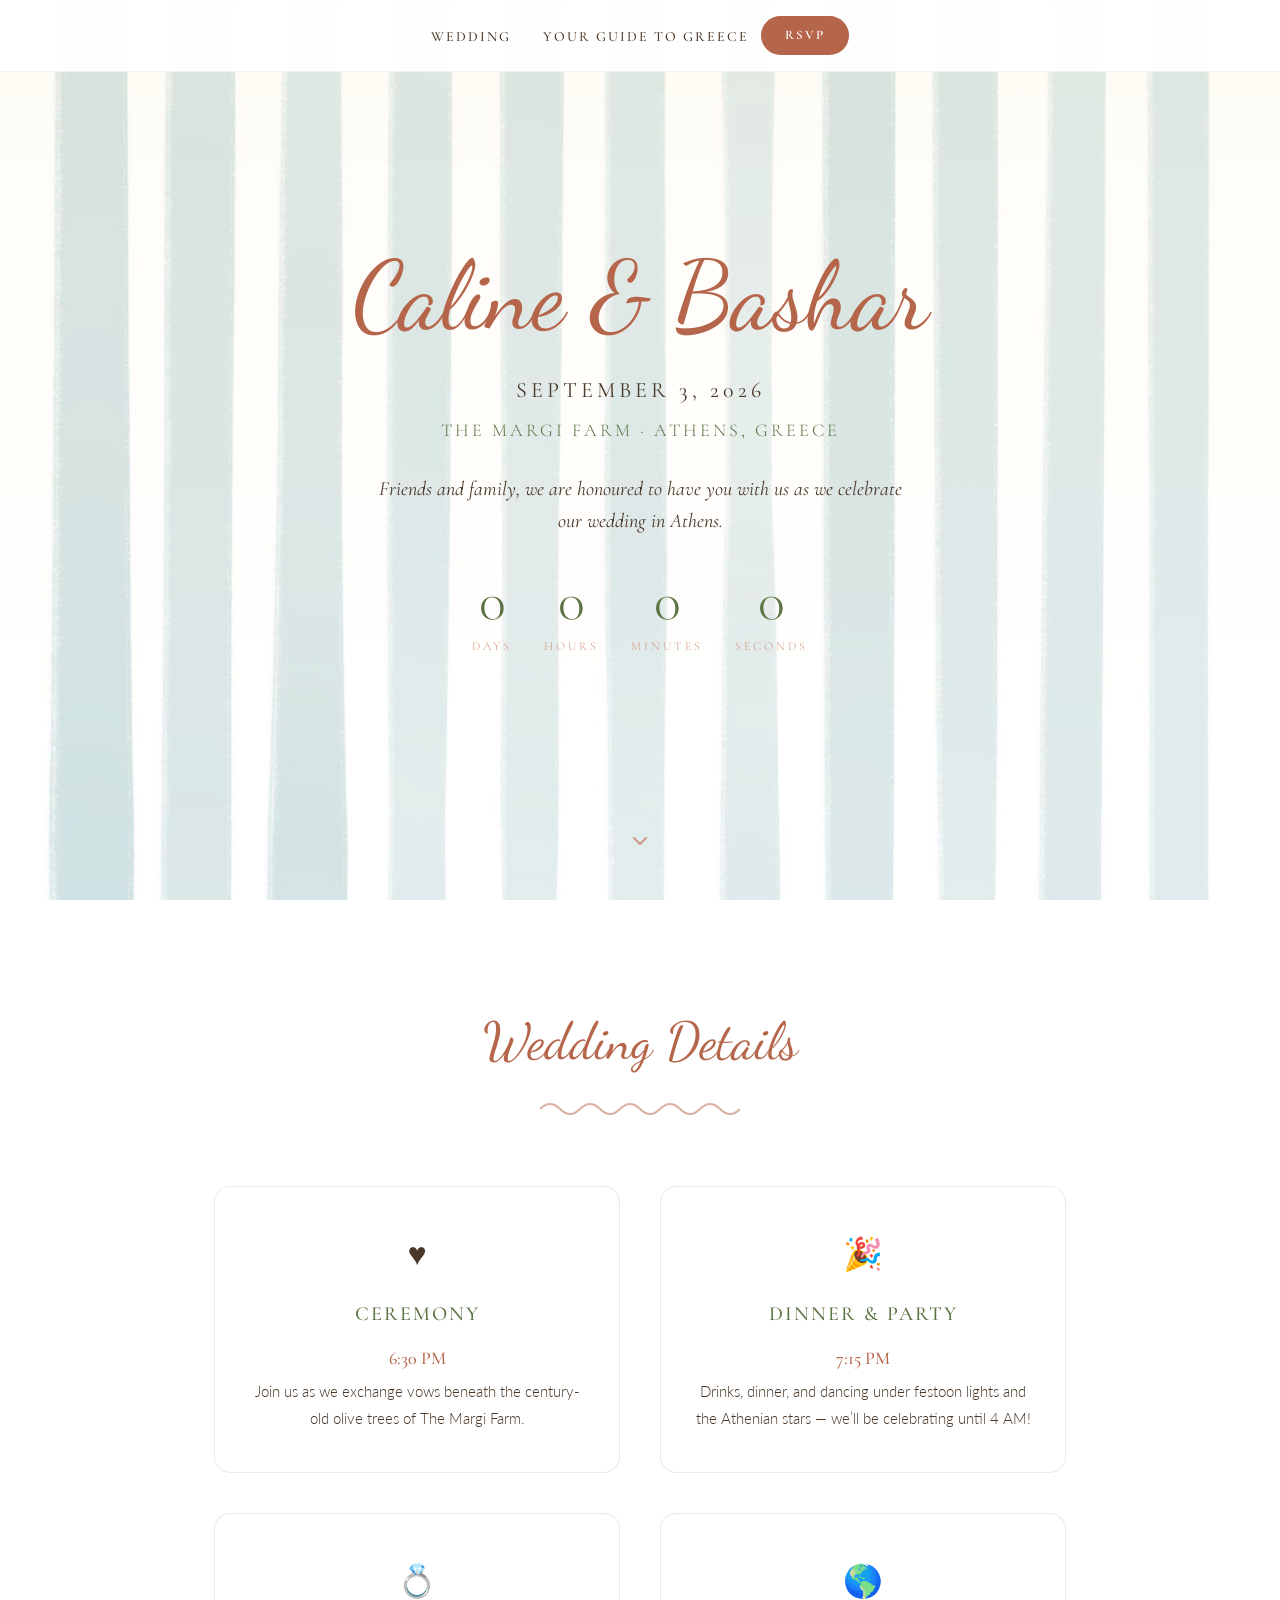
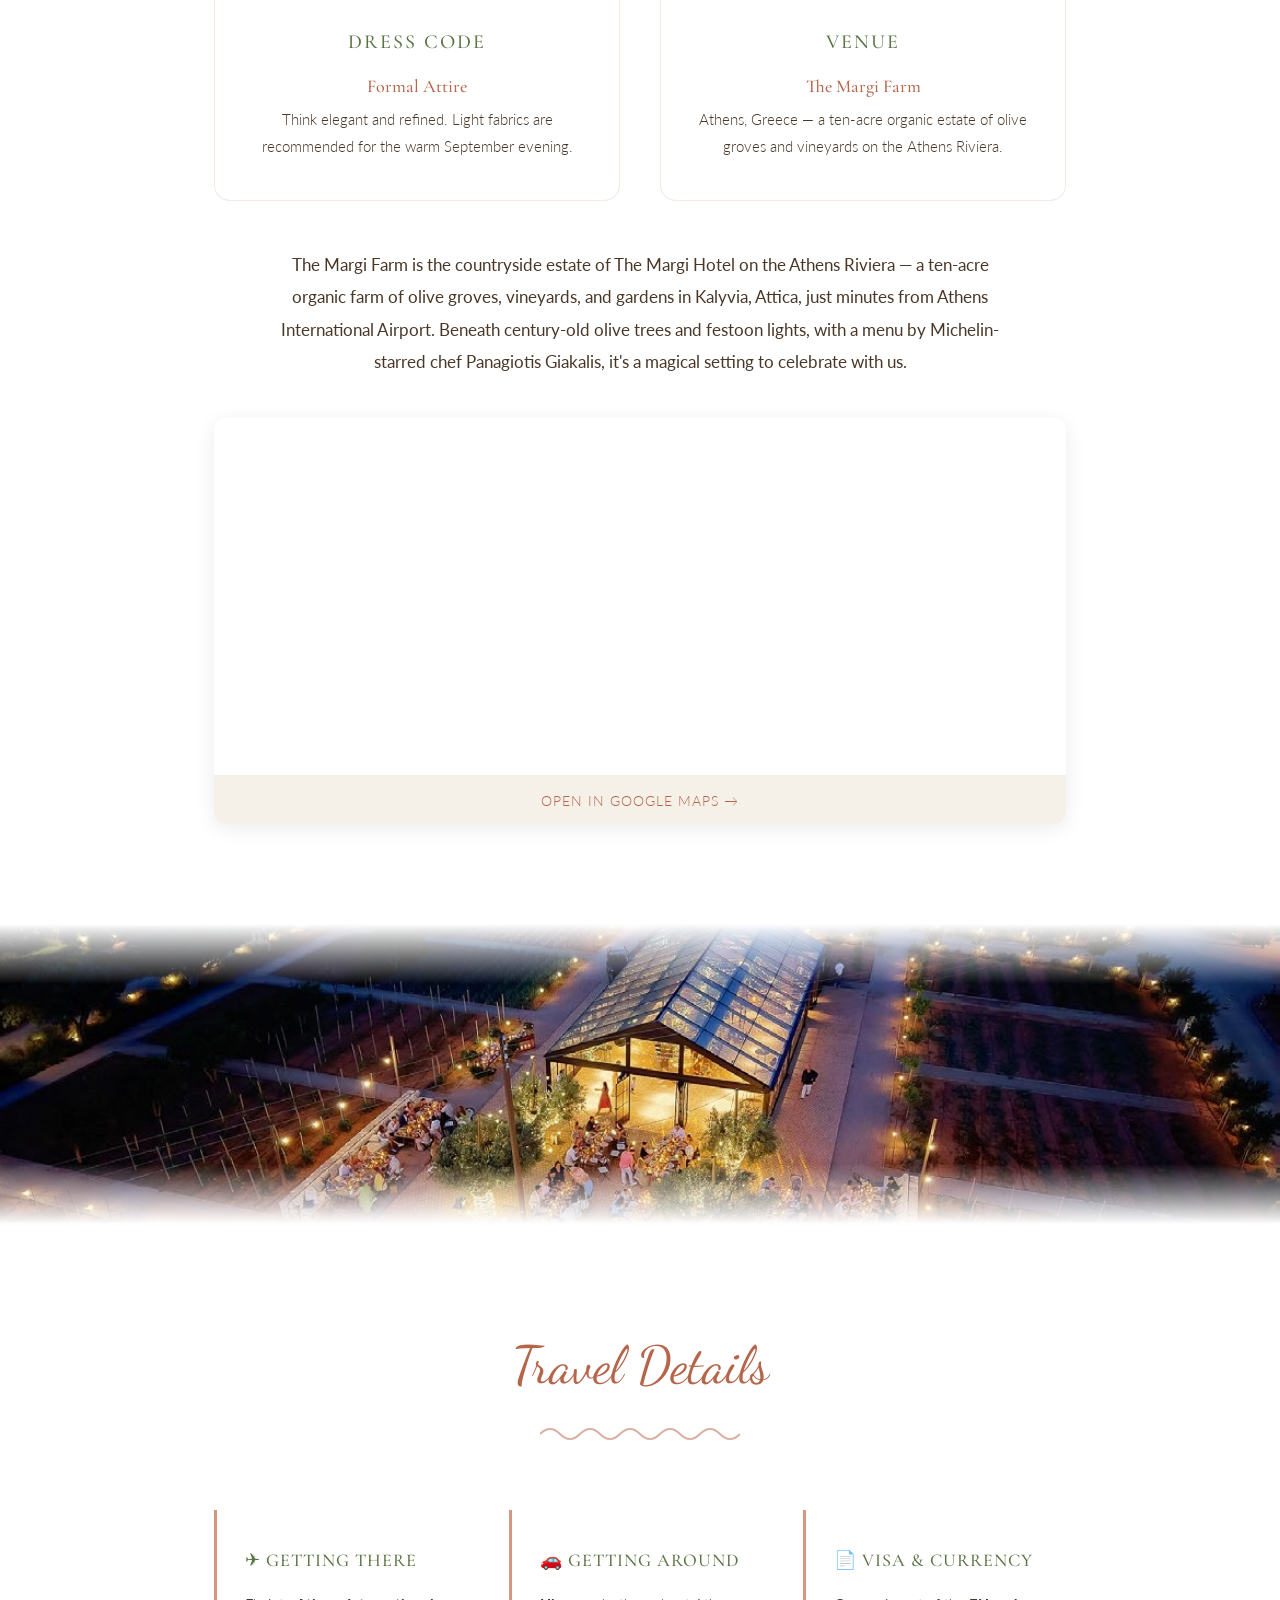
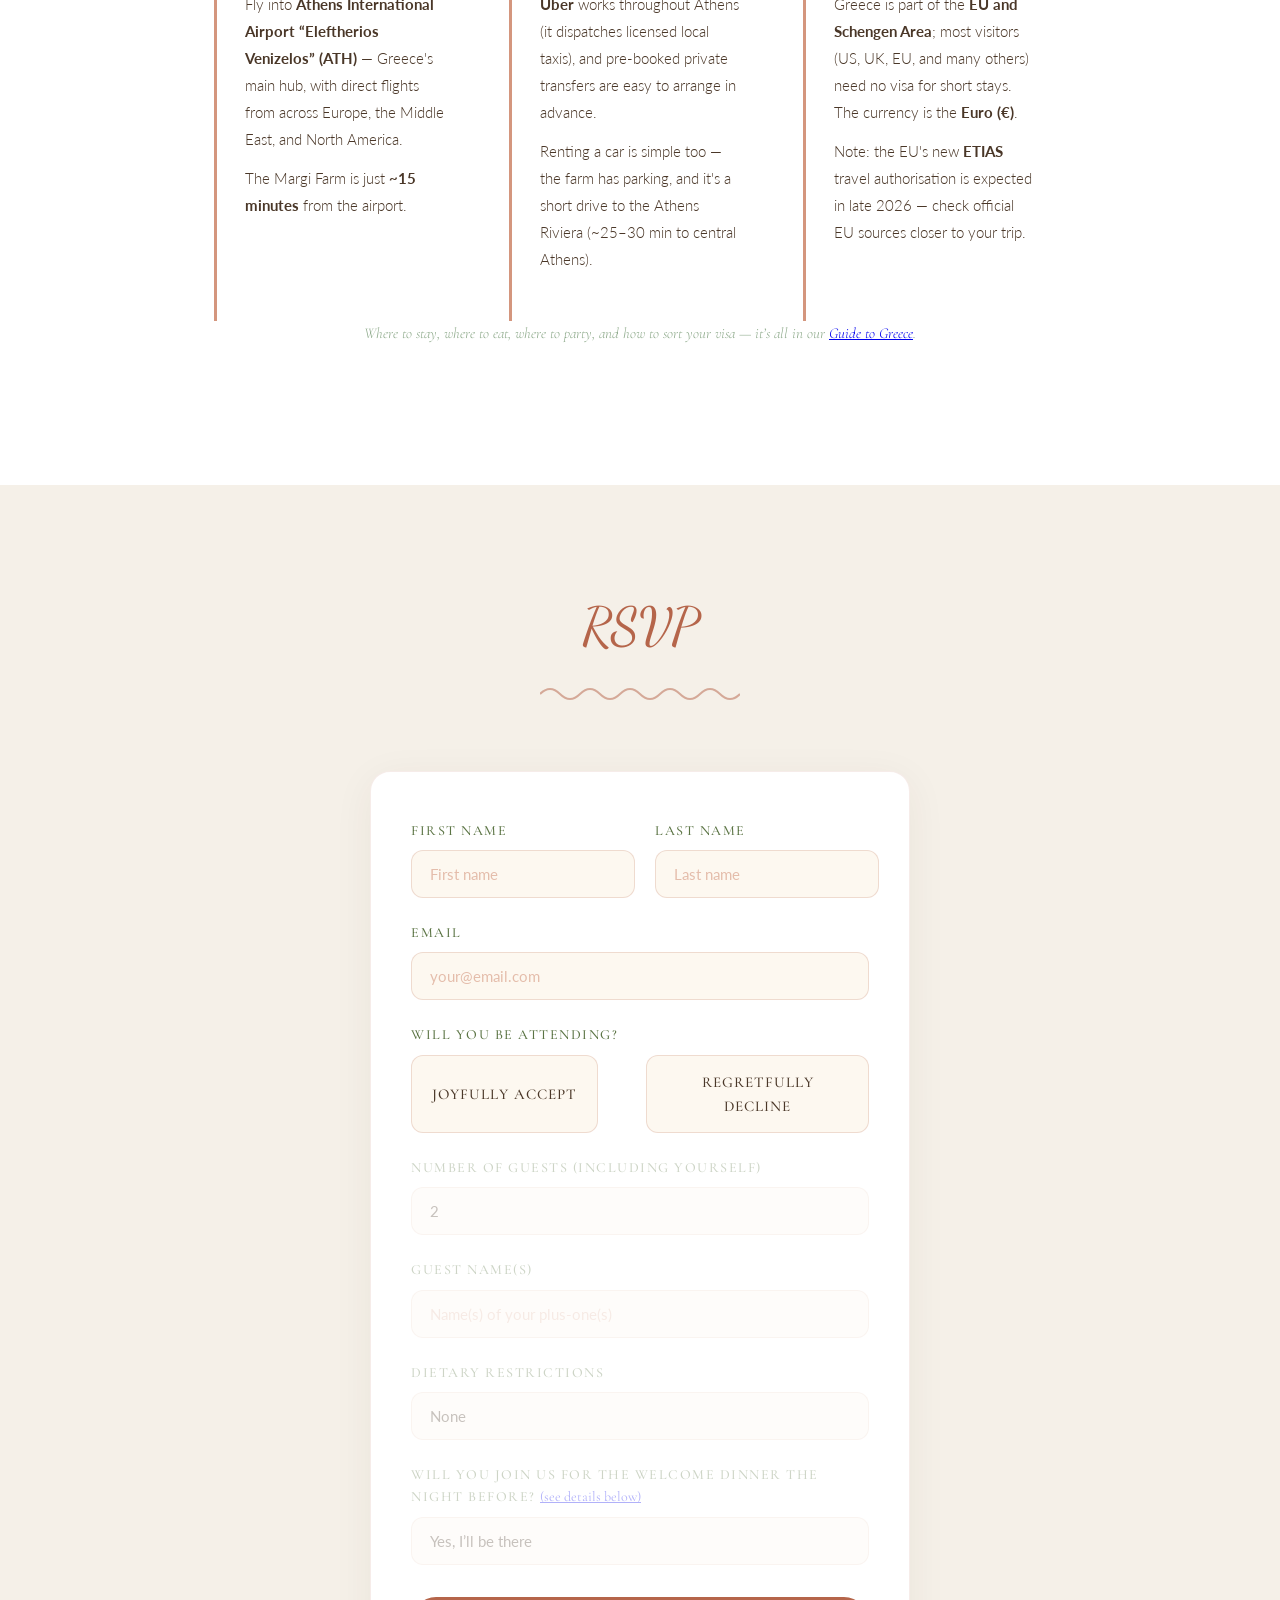
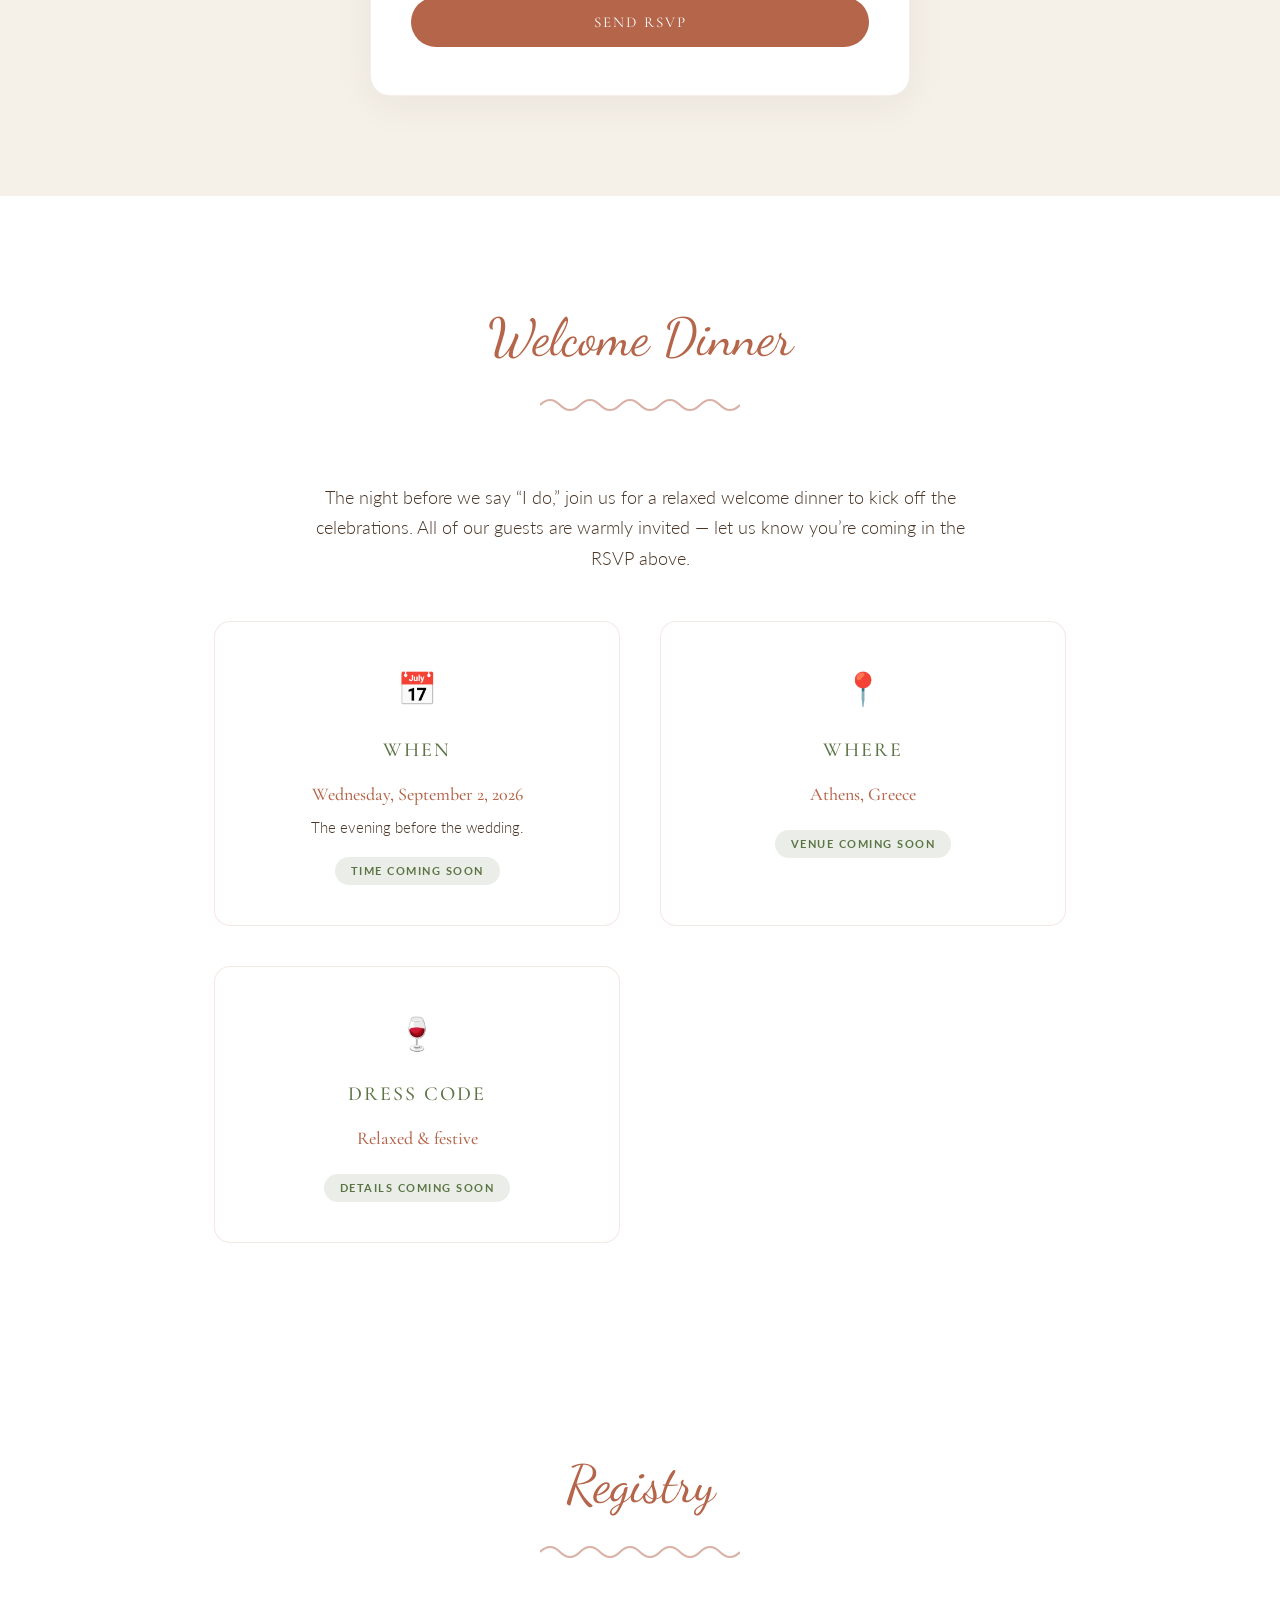
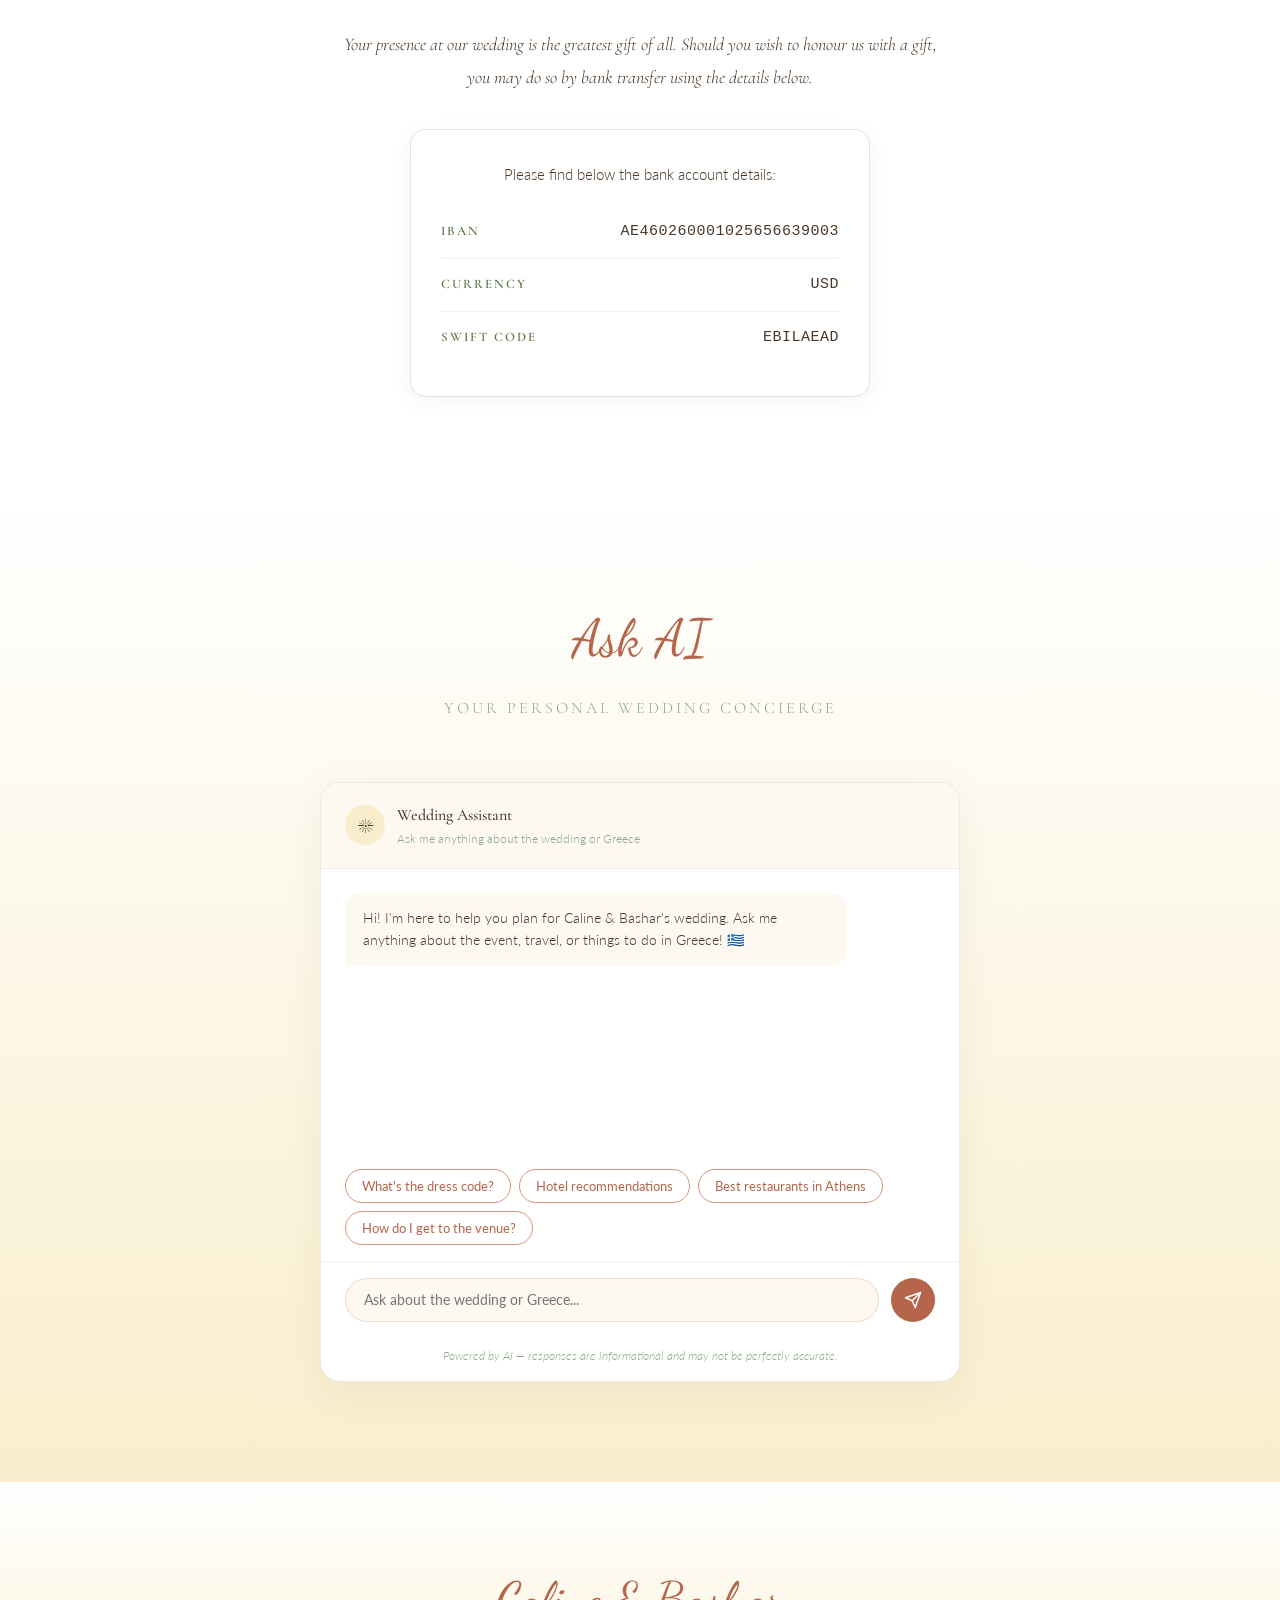
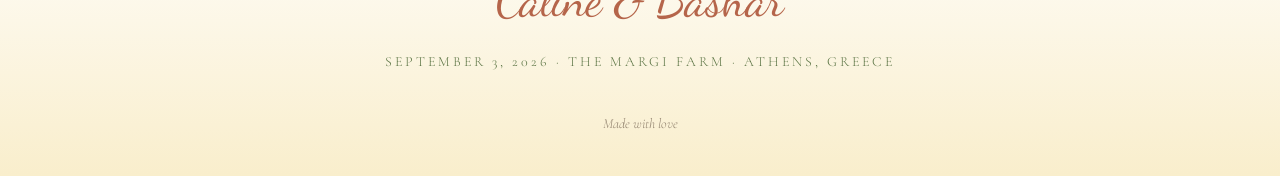
==== commit 9438ddfe: "Add pre-wedding Welcome Dinner (section + RSVP question) - New "Welcome Dinner" section under the RS" ====
--- a/index.html
+++ b/index.html
@@ -222,6 +222,14 @@
                     <input type="text" id="dietaryOther" name="dietaryOther" placeholder="Please specify..." style="margin-top: 8px; display: none;">
                 </div>
 
+                <div class="form-group guest-count-group hidden" id="welcomeDinnerGroup">
+                    <label for="welcomeDinner">Will you join us for the Welcome Dinner the night before? <a href="#welcome-dinner" style="font-weight:400; text-transform:none; letter-spacing:0;">(see details below)</a></label>
+                    <select id="welcomeDinner" name="welcomeDinner">
+                        <option value="yes" selected>Yes, I&rsquo;ll be there</option>
+                        <option value="no">No, I can&rsquo;t make it</option>
+                    </select>
+                </div>
+
                 <button type="submit" class="rsvp-submit" id="rsvpSubmit">Send RSVP</button>
             </form>
 
@@ -230,6 +238,39 @@
                 <div class="rsvp-success-icon">&#127881;</div>
                 <h3>Thank You!</h3>
                 <p id="rsvpSuccessMsg">We can't wait to celebrate with you in Athens!</p>
+            </div>
+        </div>
+    </section>
+
+    <!-- ============ WELCOME DINNER ============ -->
+    <section class="section" id="welcome-dinner">
+        <h2 class="section-title fade-in">Welcome Dinner</h2>
+        <div class="wavy-divider fade-in">
+            <svg viewBox="0 0 200 20" fill="none" xmlns="http://www.w3.org/2000/svg">
+                <path d="M0 10 Q 10 0, 20 10 T 40 10 T 60 10 T 80 10 T 100 10 T 120 10 T 140 10 T 160 10 T 180 10 T 200 10" stroke="#B5654A" stroke-width="2" fill="none" opacity="0.5"/>
+            </svg>
+        </div>
+        <p class="things-intro fade-in">The night before we say &ldquo;I do,&rdquo; join us for a relaxed welcome dinner to kick off the celebrations. All of our guests are warmly invited &mdash; let us know you&rsquo;re coming in the RSVP above.</p>
+        <!-- TODO (Caline & Bashar): confirm the welcome dinner time, venue, and dress code. -->
+        <div class="details-grid" style="max-width: 900px; margin: 48px auto 0;">
+            <div class="detail-card fade-in">
+                <span class="detail-icon" aria-hidden="true">&#128197;</span>
+                <h3>When</h3>
+                <p class="detail-highlight">Wednesday, September 2, 2026</p>
+                <p>The evening before the wedding.</p>
+                <span class="coming-soon">Time coming soon</span>
+            </div>
+            <div class="detail-card fade-in">
+                <span class="detail-icon" aria-hidden="true">&#128205;</span>
+                <h3>Where</h3>
+                <p class="detail-highlight">Athens, Greece</p>
+                <span class="coming-soon">Venue coming soon</span>
+            </div>
+            <div class="detail-card fade-in">
+                <span class="detail-icon" aria-hidden="true">&#127863;</span>
+                <h3>Dress Code</h3>
+                <p class="detail-highlight">Relaxed &amp; festive</p>
+                <span class="coming-soon">Details coming soon</span>
             </div>
         </div>
     </section>
@@ -367,6 +408,7 @@
 
         const plusOneGroup = document.getElementById('plusOneGroup');
         const dietaryGroup = document.getElementById('dietaryGroup');
+        const welcomeDinnerGroup = document.getElementById('welcomeDinnerGroup');
         const dietarySelect = document.getElementById('dietary');
         const dietaryOther = document.getElementById('dietaryOther');
 
@@ -377,10 +419,12 @@
                     guestCountGroup.classList.remove('hidden');
                     plusOneGroup.classList.remove('hidden');
                     dietaryGroup.classList.remove('hidden');
+                    welcomeDinnerGroup.classList.remove('hidden');
                 } else {
                     guestCountGroup.classList.add('hidden');
                     plusOneGroup.classList.add('hidden');
                     dietaryGroup.classList.add('hidden');
+                    welcomeDinnerGroup.classList.add('hidden');
                 }
             });
         });
@@ -403,6 +447,7 @@
                 email: document.getElementById('email').value.trim(),
                 attending: document.querySelector('input[name="attending"]:checked')?.value || 'no',
                 guestCount: document.getElementById('guestCount').value,
+                welcomeDinner: (document.querySelector('input[name="attending"]:checked')?.value === 'yes') ? document.getElementById('welcomeDinner').value : 'no',
                 plusOneName: document.getElementById('plusOneName').value.trim(),
                 dietary: dietaryVal === 'other' ? document.getElementById('dietaryOther').value.trim() : dietaryVal,
                 submittedAt: new Date().toISOString()
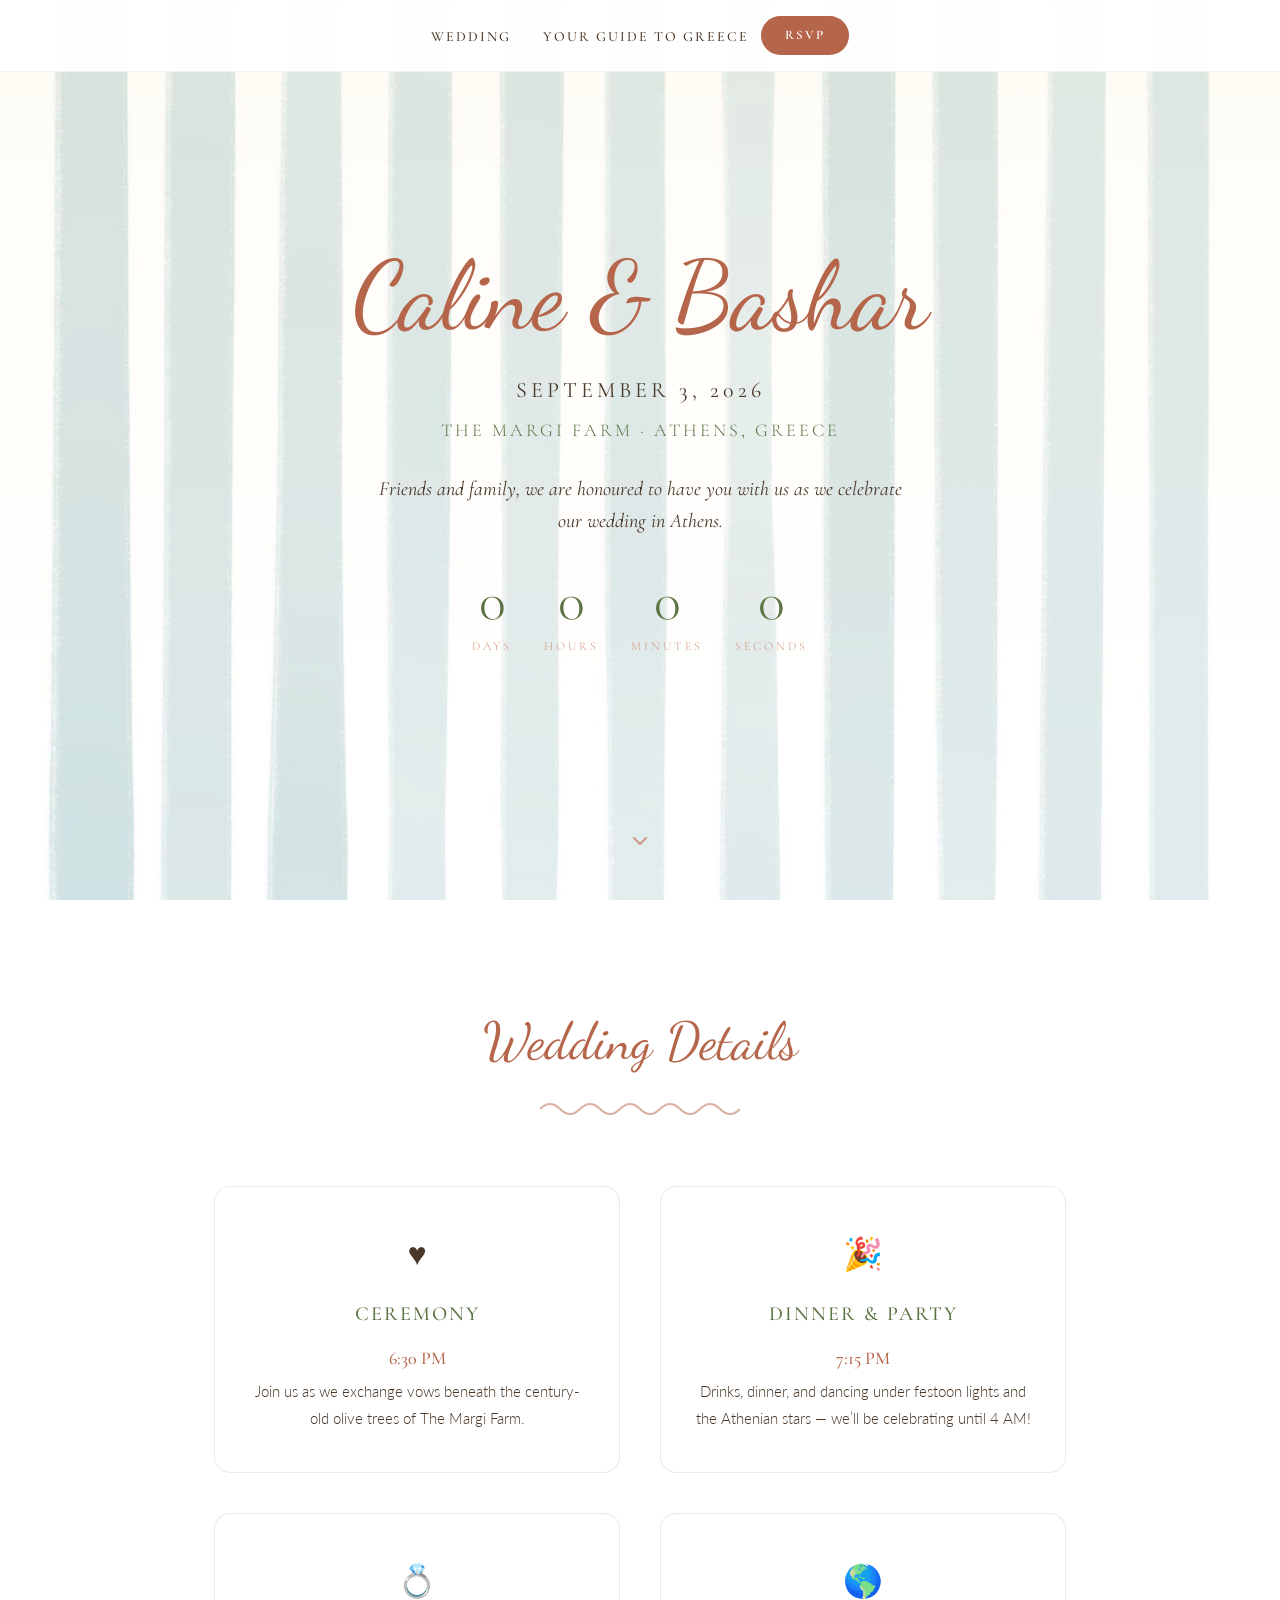
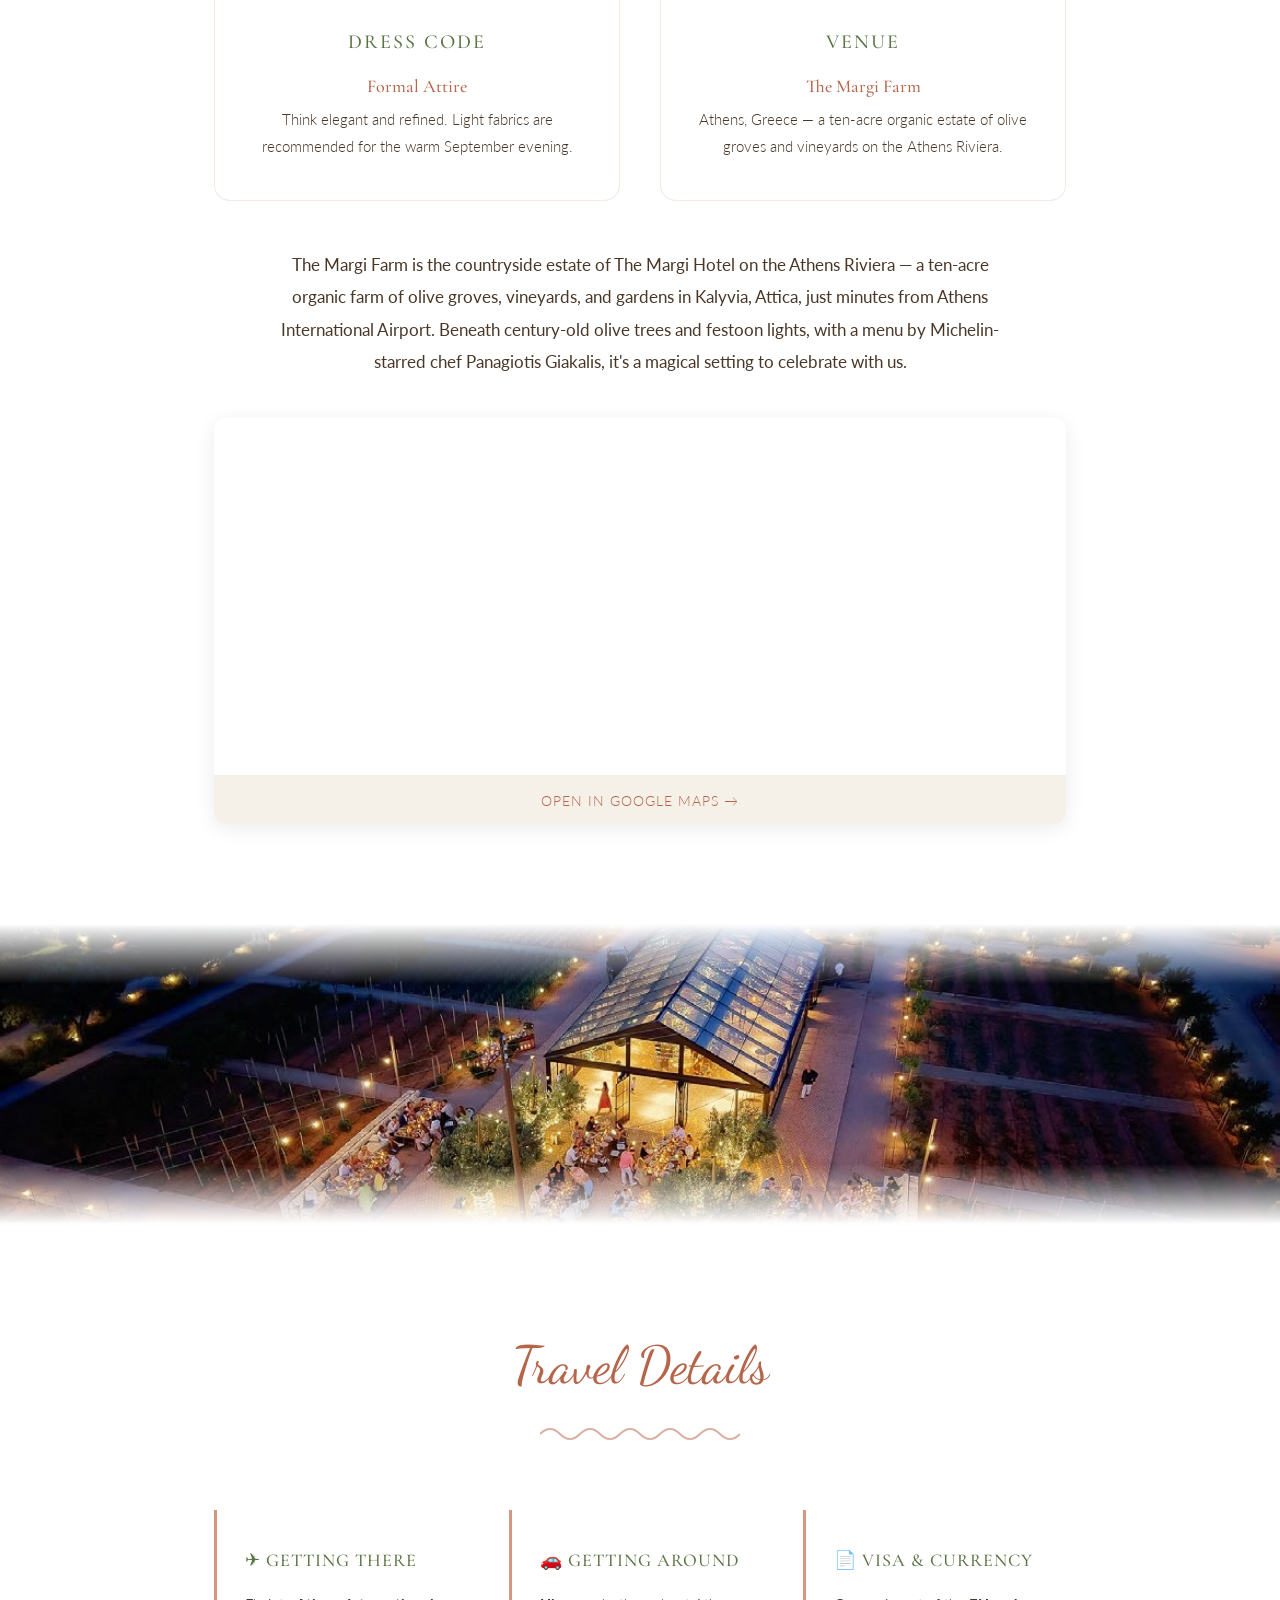
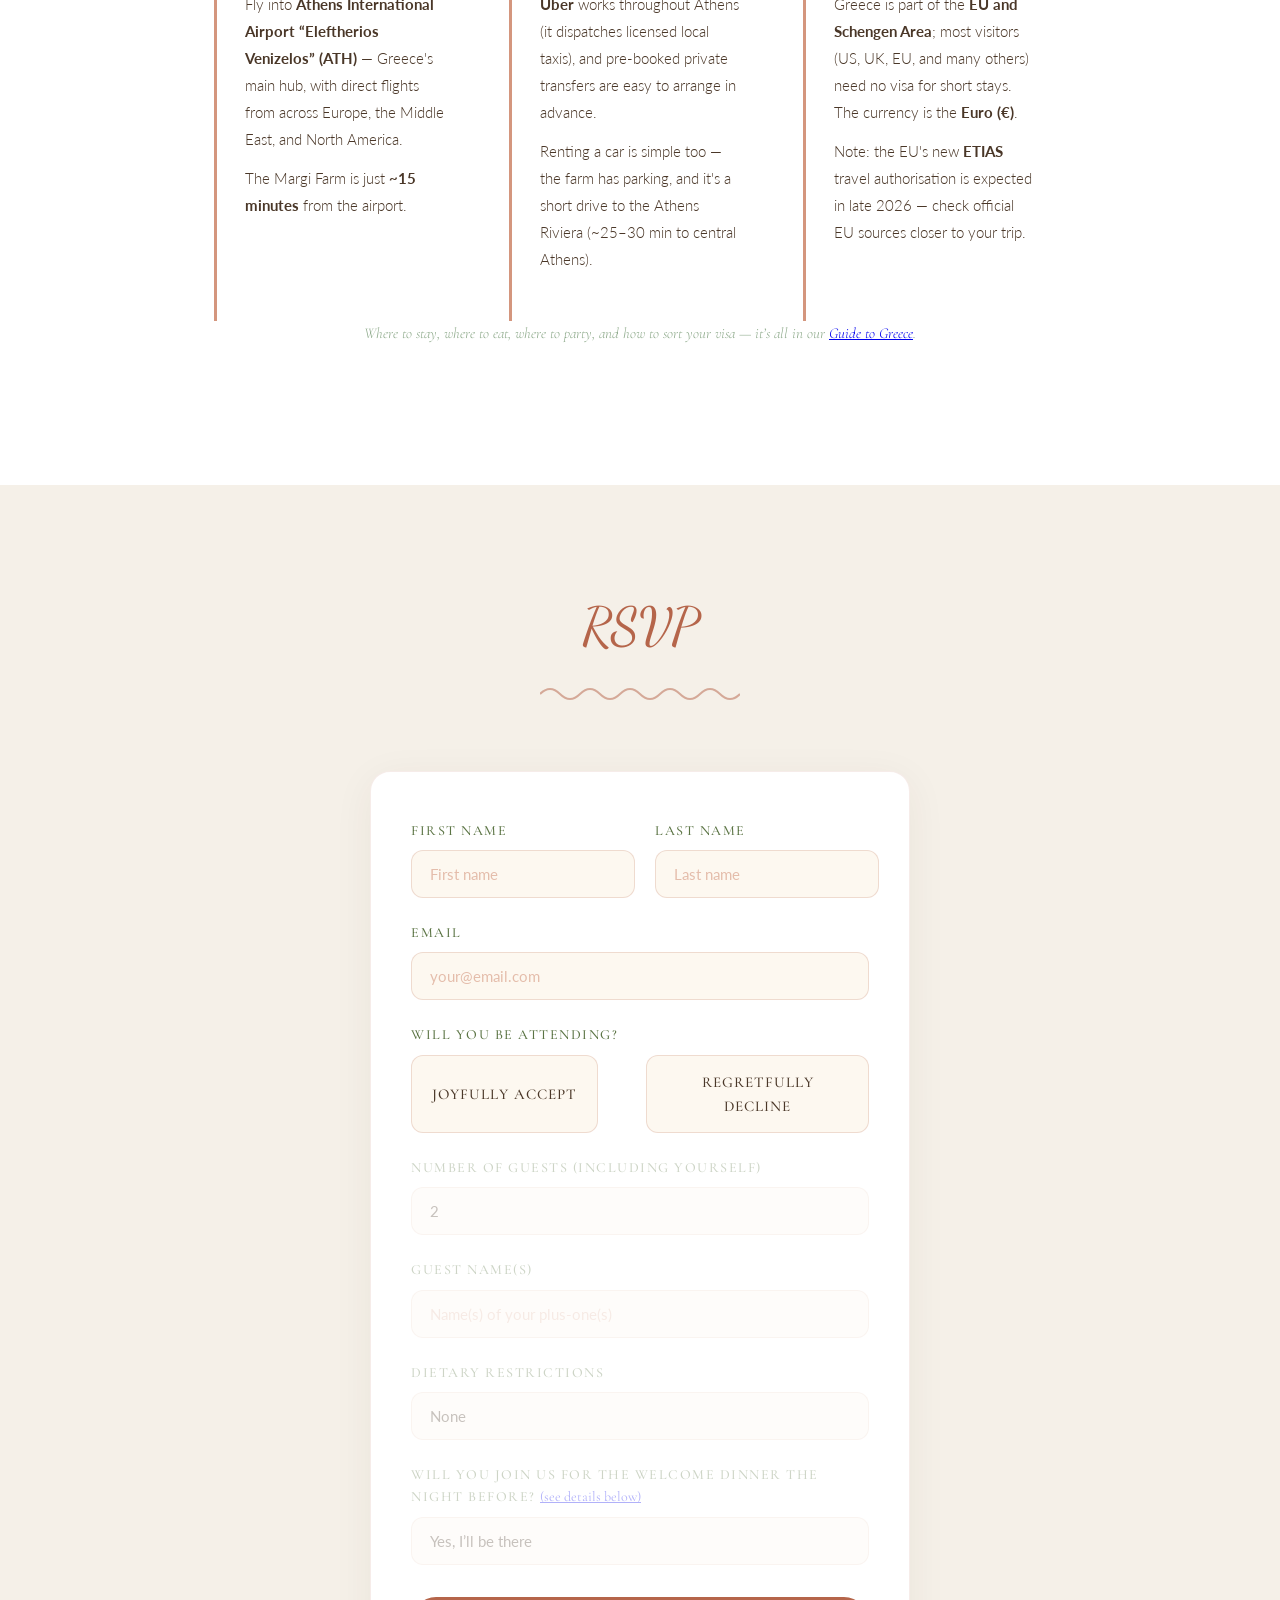
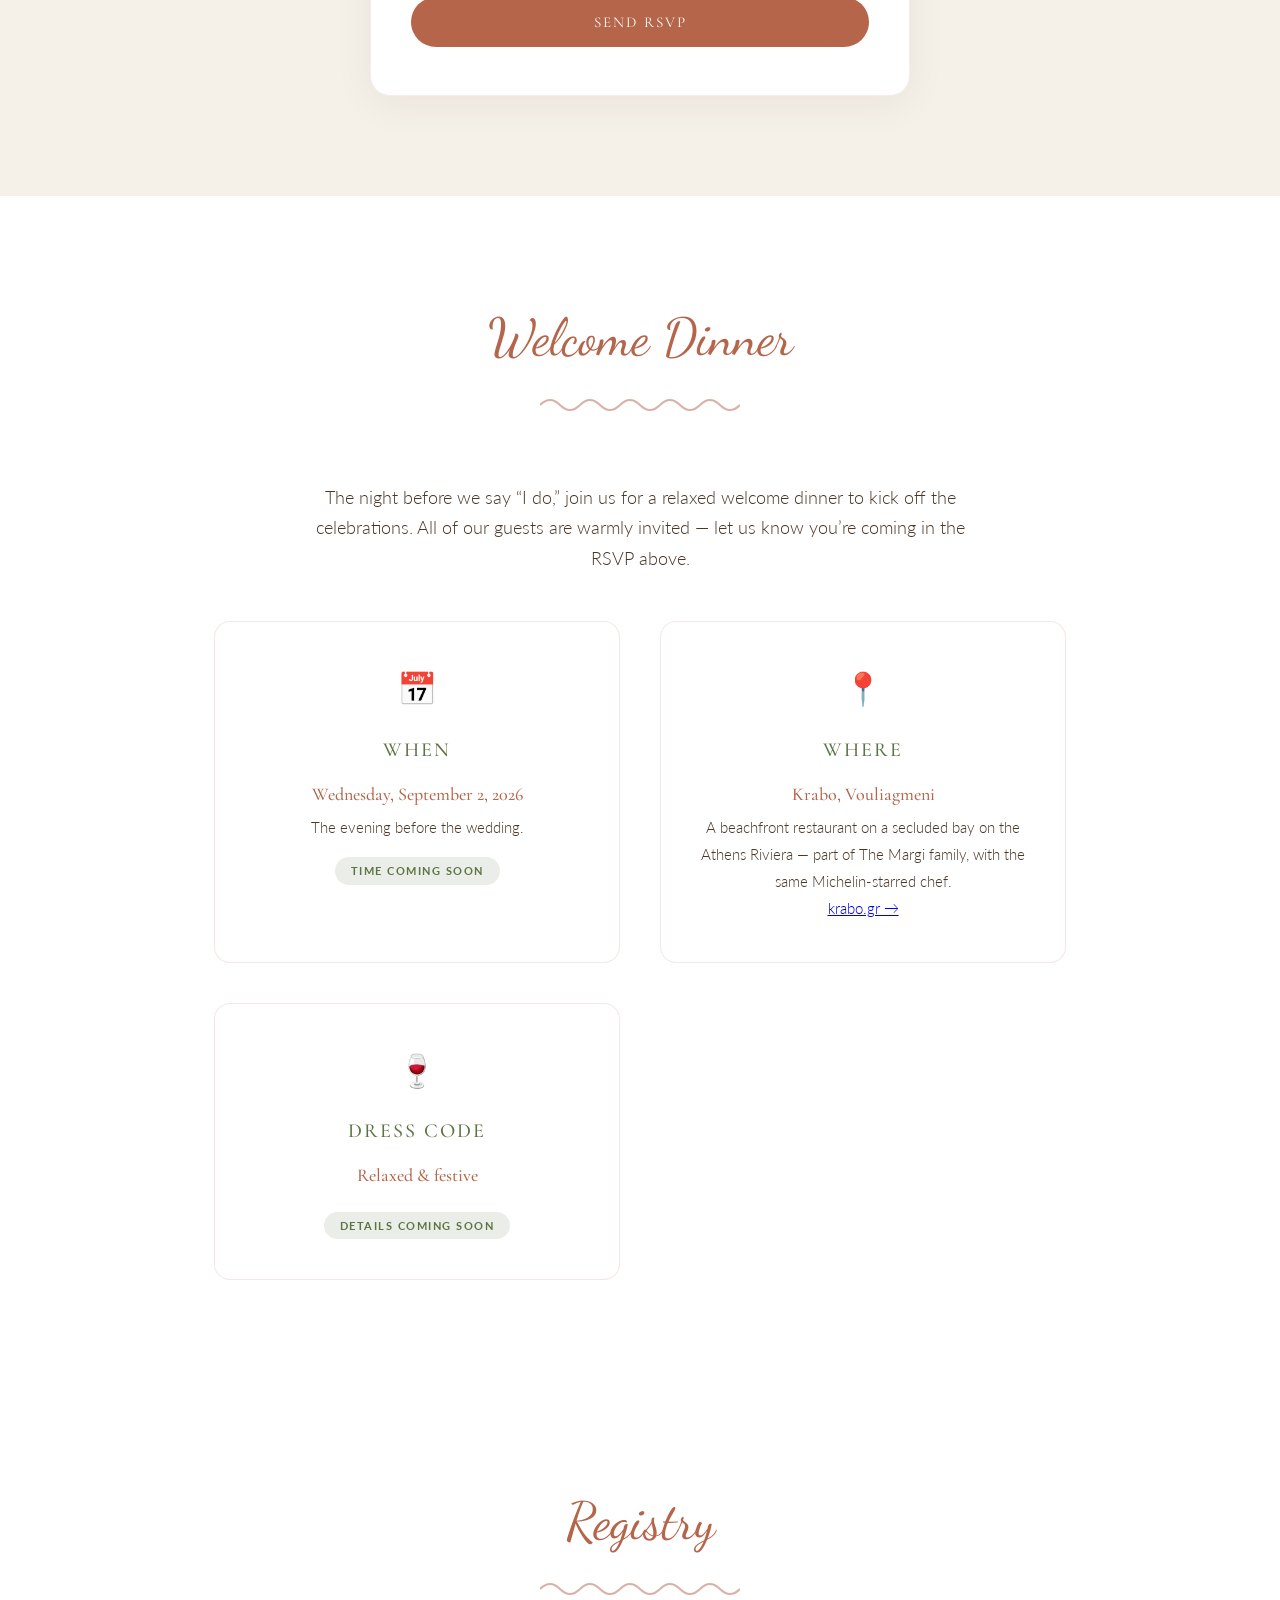
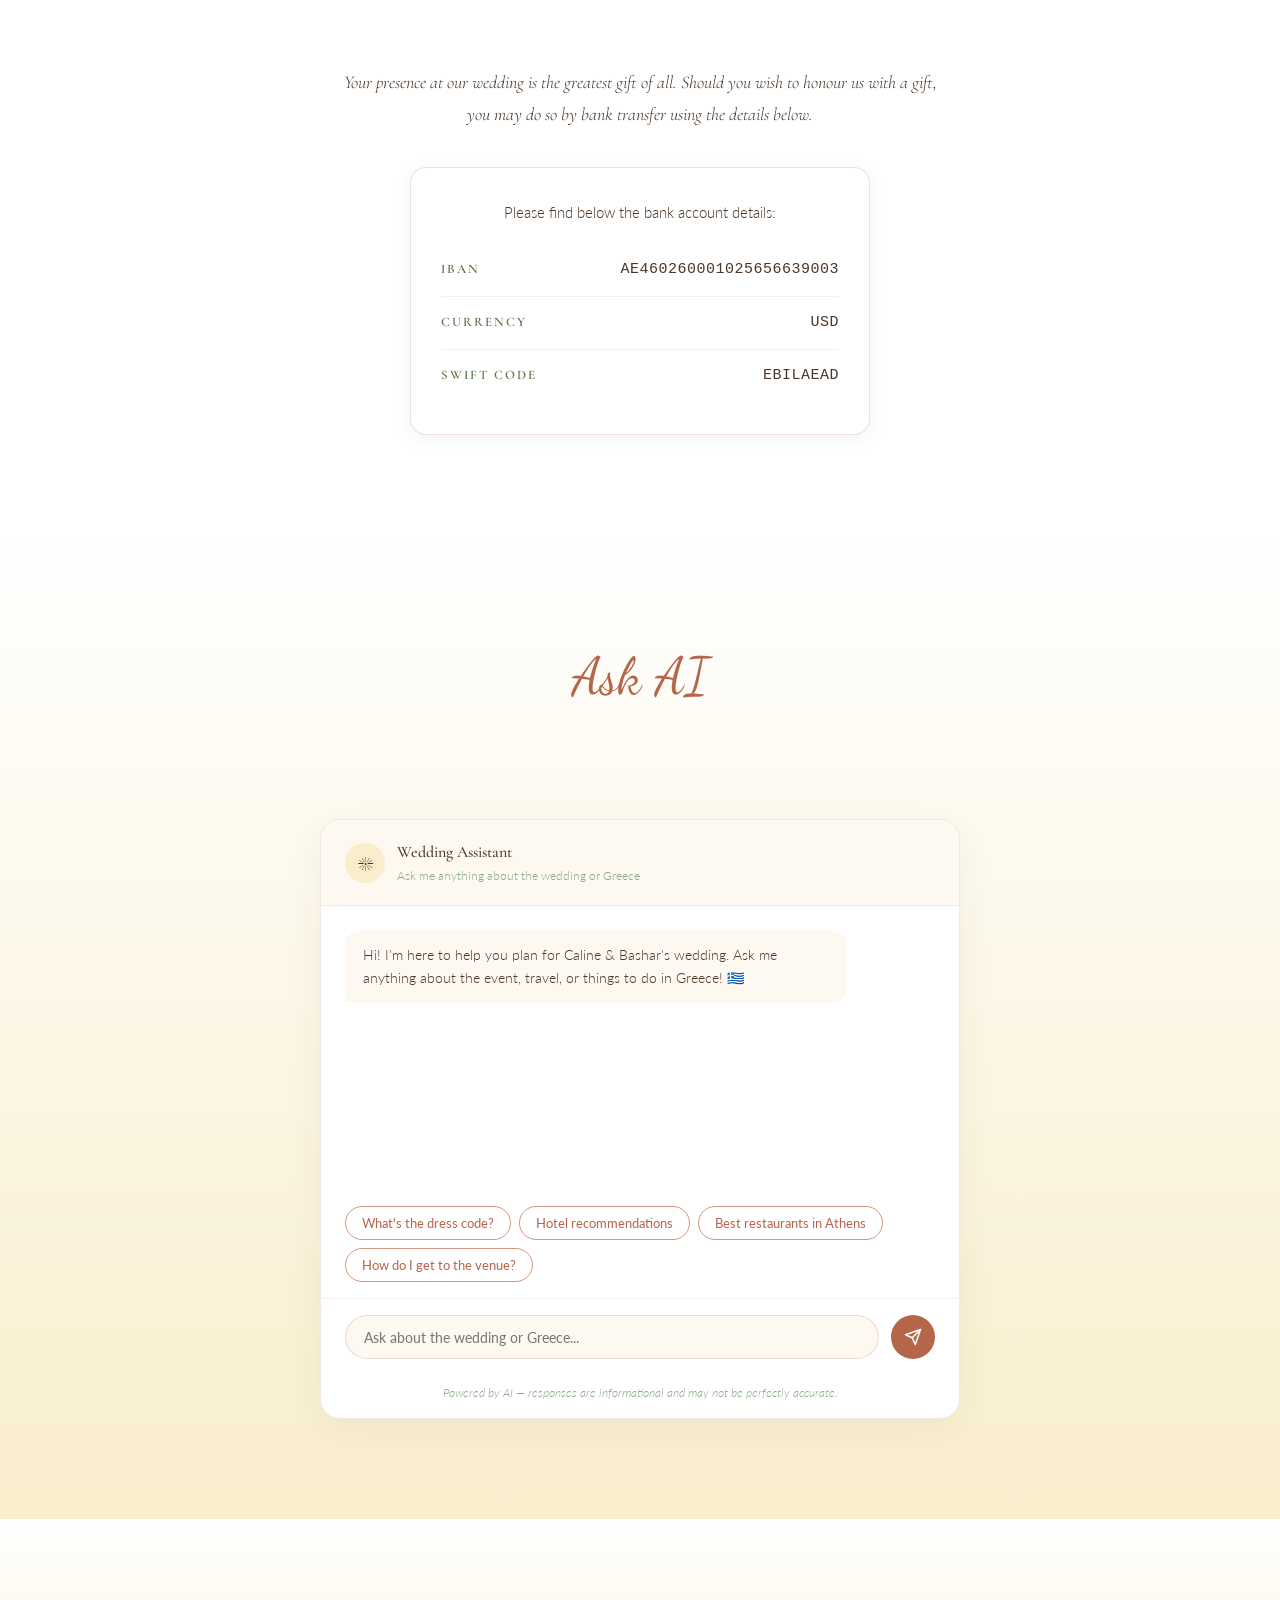
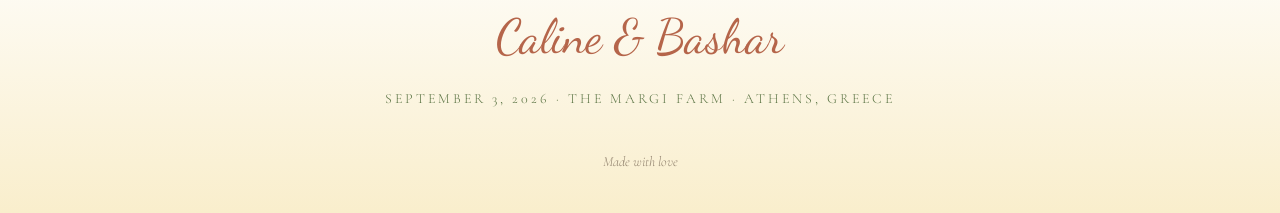
==== commit 7c2f86cc: "Couple's curated guide picks, Krabo welcome dinner, mobile hero fixes - Welcome Dinner venue confirm" ====
--- a/index.html
+++ b/index.html
@@ -263,8 +263,9 @@
             <div class="detail-card fade-in">
                 <span class="detail-icon" aria-hidden="true">&#128205;</span>
                 <h3>Where</h3>
-                <p class="detail-highlight">Athens, Greece</p>
-                <span class="coming-soon">Venue coming soon</span>
+                <p class="detail-highlight">Krabo, Vouliagmeni</p>
+                <p>A beachfront restaurant on a secluded bay on the Athens Riviera &mdash; part of The Margi family, with the same Michelin-starred chef.</p>
+                <p><a href="https://krabo.gr/" target="_blank" rel="noopener">krabo.gr &rarr;</a></p>
             </div>
             <div class="detail-card fade-in">
                 <span class="detail-icon" aria-hidden="true">&#127863;</span>
--- a/assets/styles.css
+++ b/assets/styles.css
@@ -915,8 +915,29 @@
                 padding: 40px 20px 120px;
             }
 
+            /* Keep hero text within the viewport so the title wraps instead of clipping */
+            .hero-content {
+                max-width: 100%;
+            }
+
+            .hero-location {
+                letter-spacing: 2px;
+            }
+
+            .hero-names {
+                font-size: clamp(30px, 8vw, 54px);
+                line-height: 1.12;
+            }
+
+            /* Cover the whole hero with the backdrop so the golden gradient
+               doesn't show as a yellow band above the (portrait) image */
             .hero-bg {
                 max-width: 100%;
+                top: 0;
+                bottom: auto;
+                height: 100%;
+                object-fit: cover;
+                object-position: center;
             }
 
             .countdown {
@@ -947,10 +968,6 @@
         }
 
         @media (max-width: 480px) {
-            .hero-names {
-                font-size: 42px;
-            }
-
             .countdown-number {
                 font-size: 28px;
             }
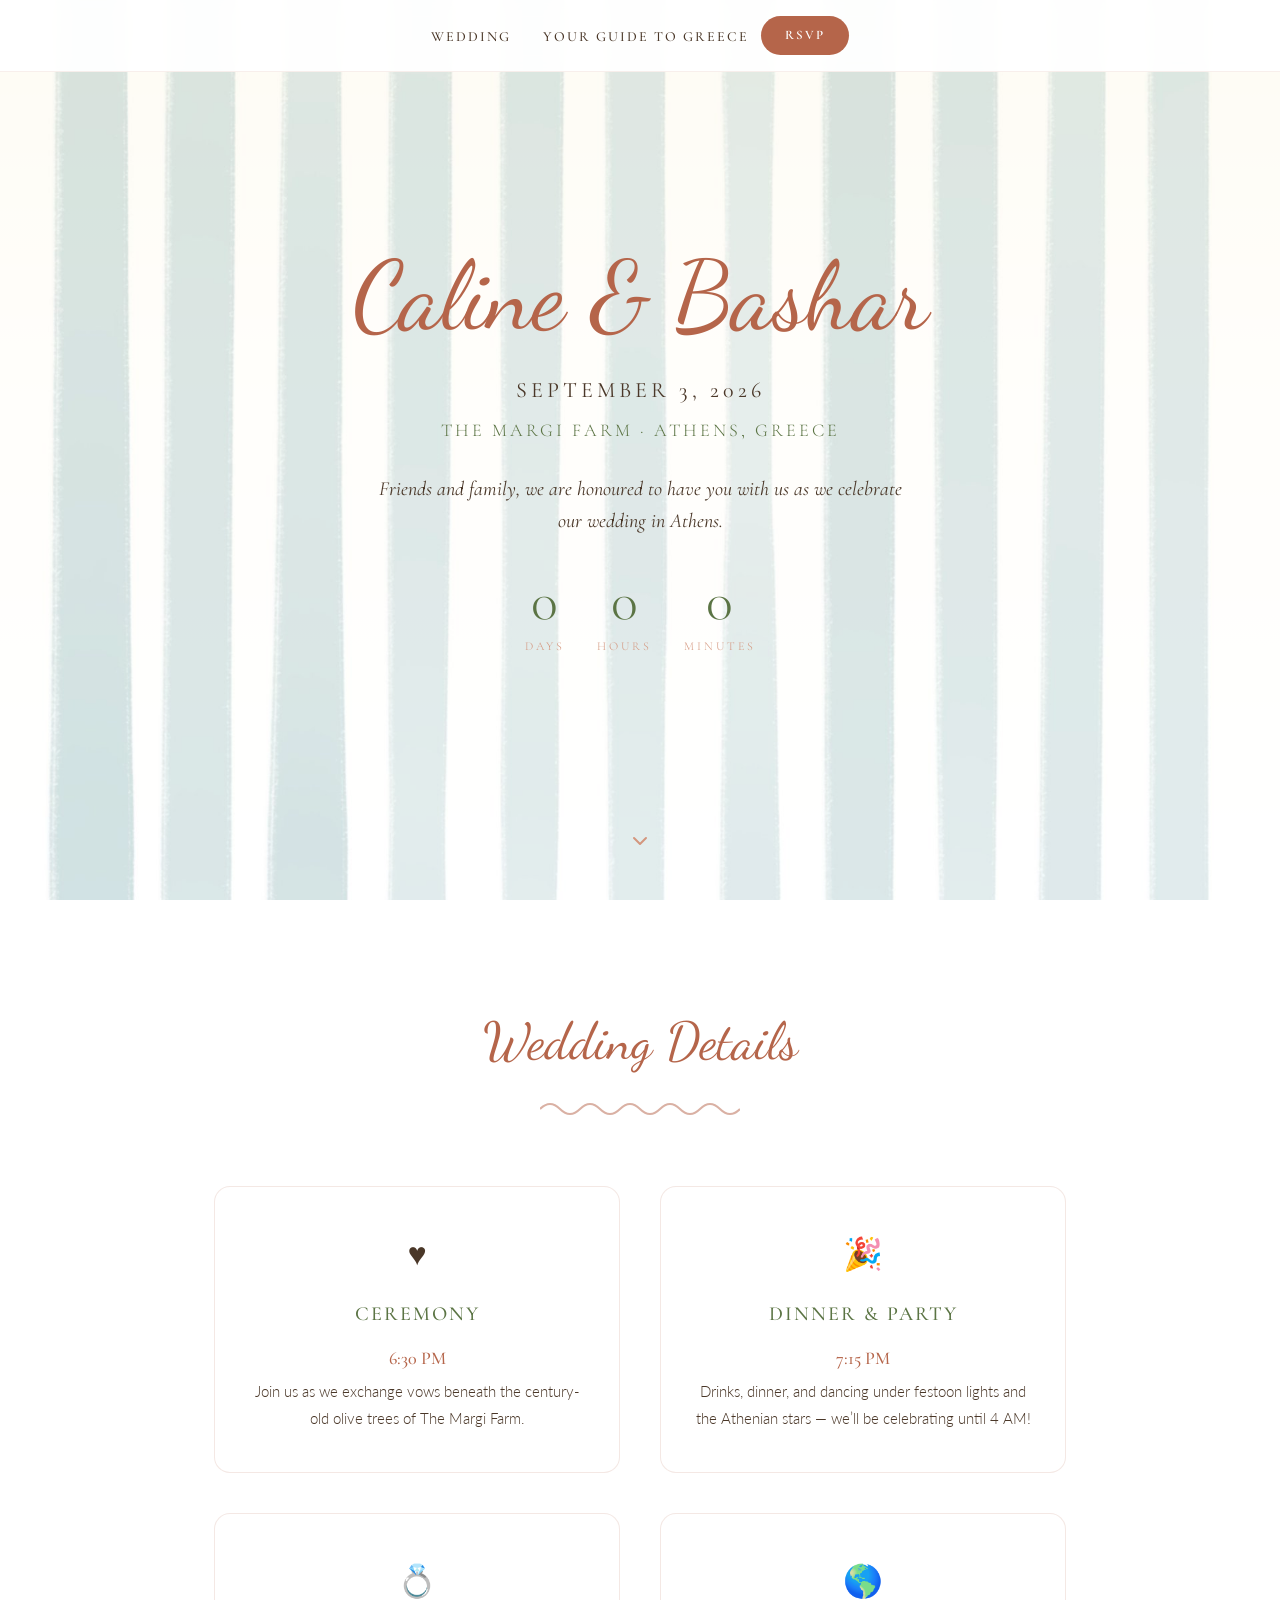
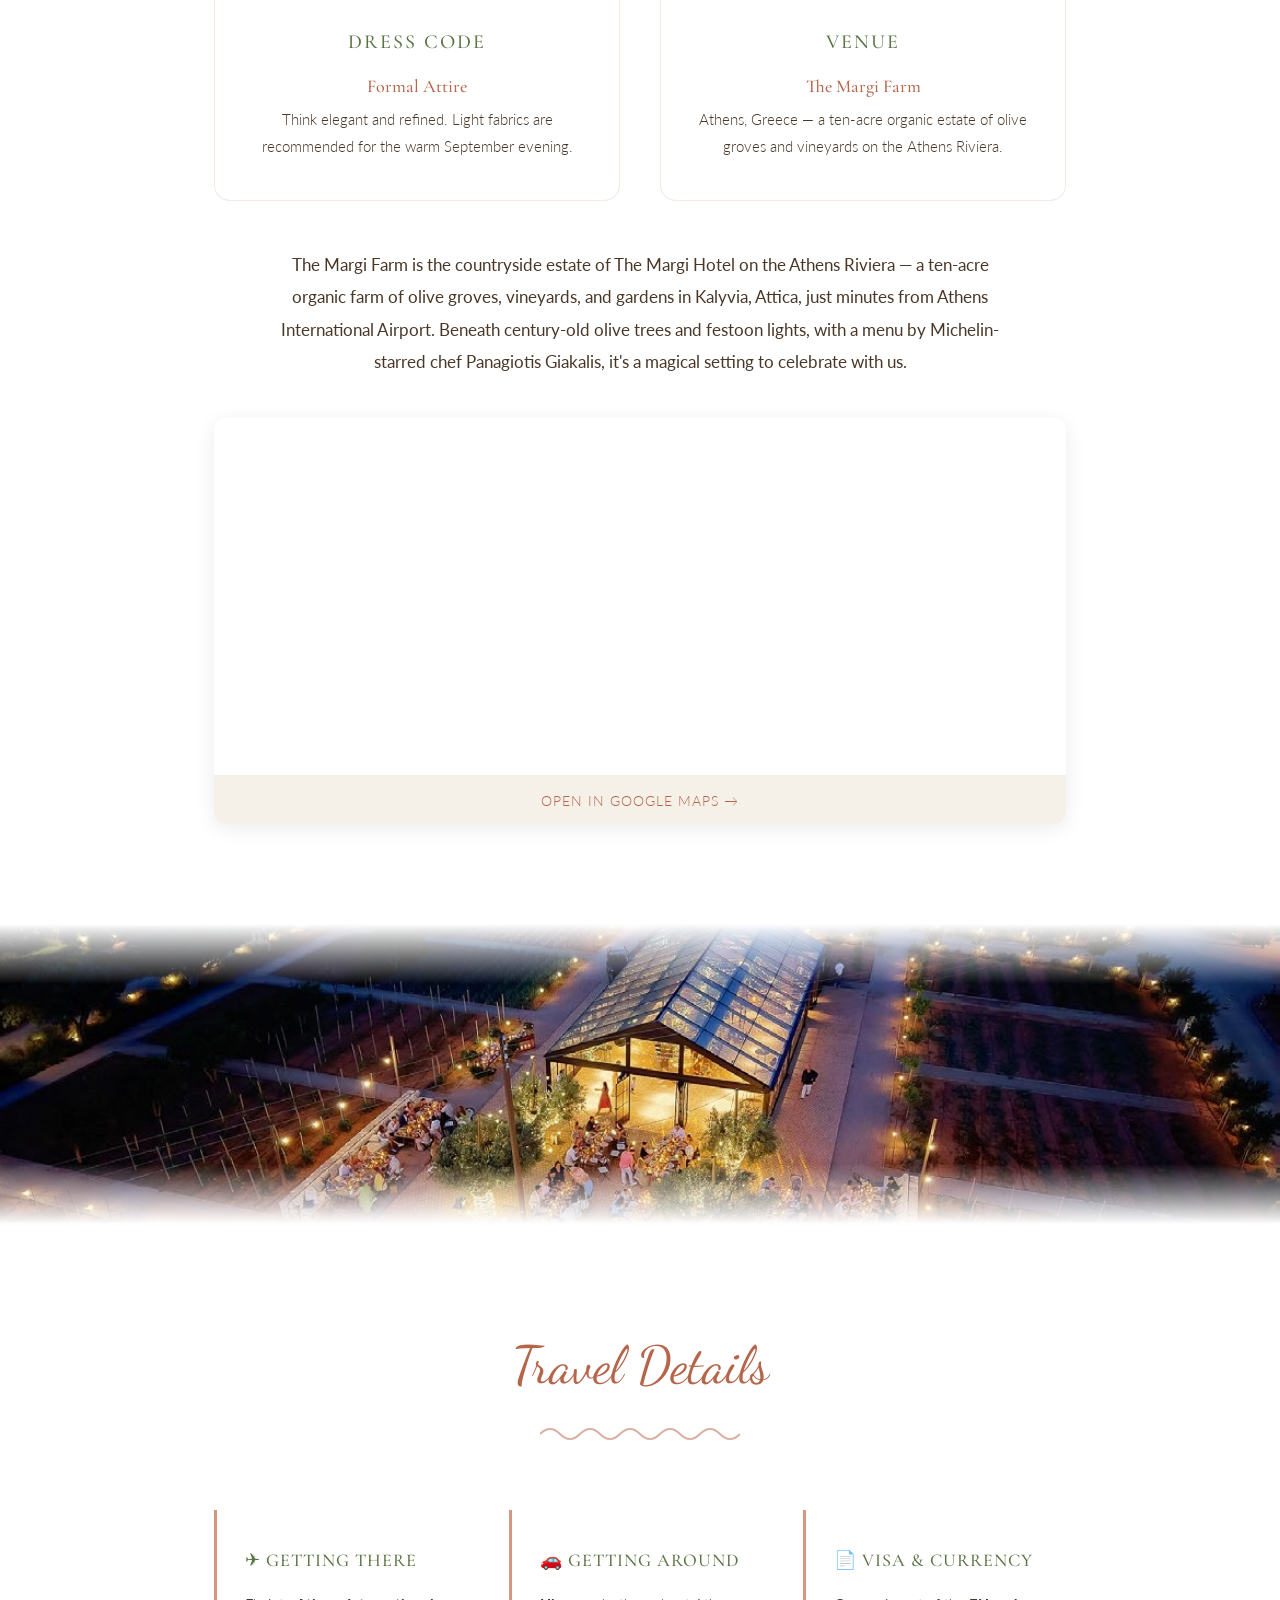
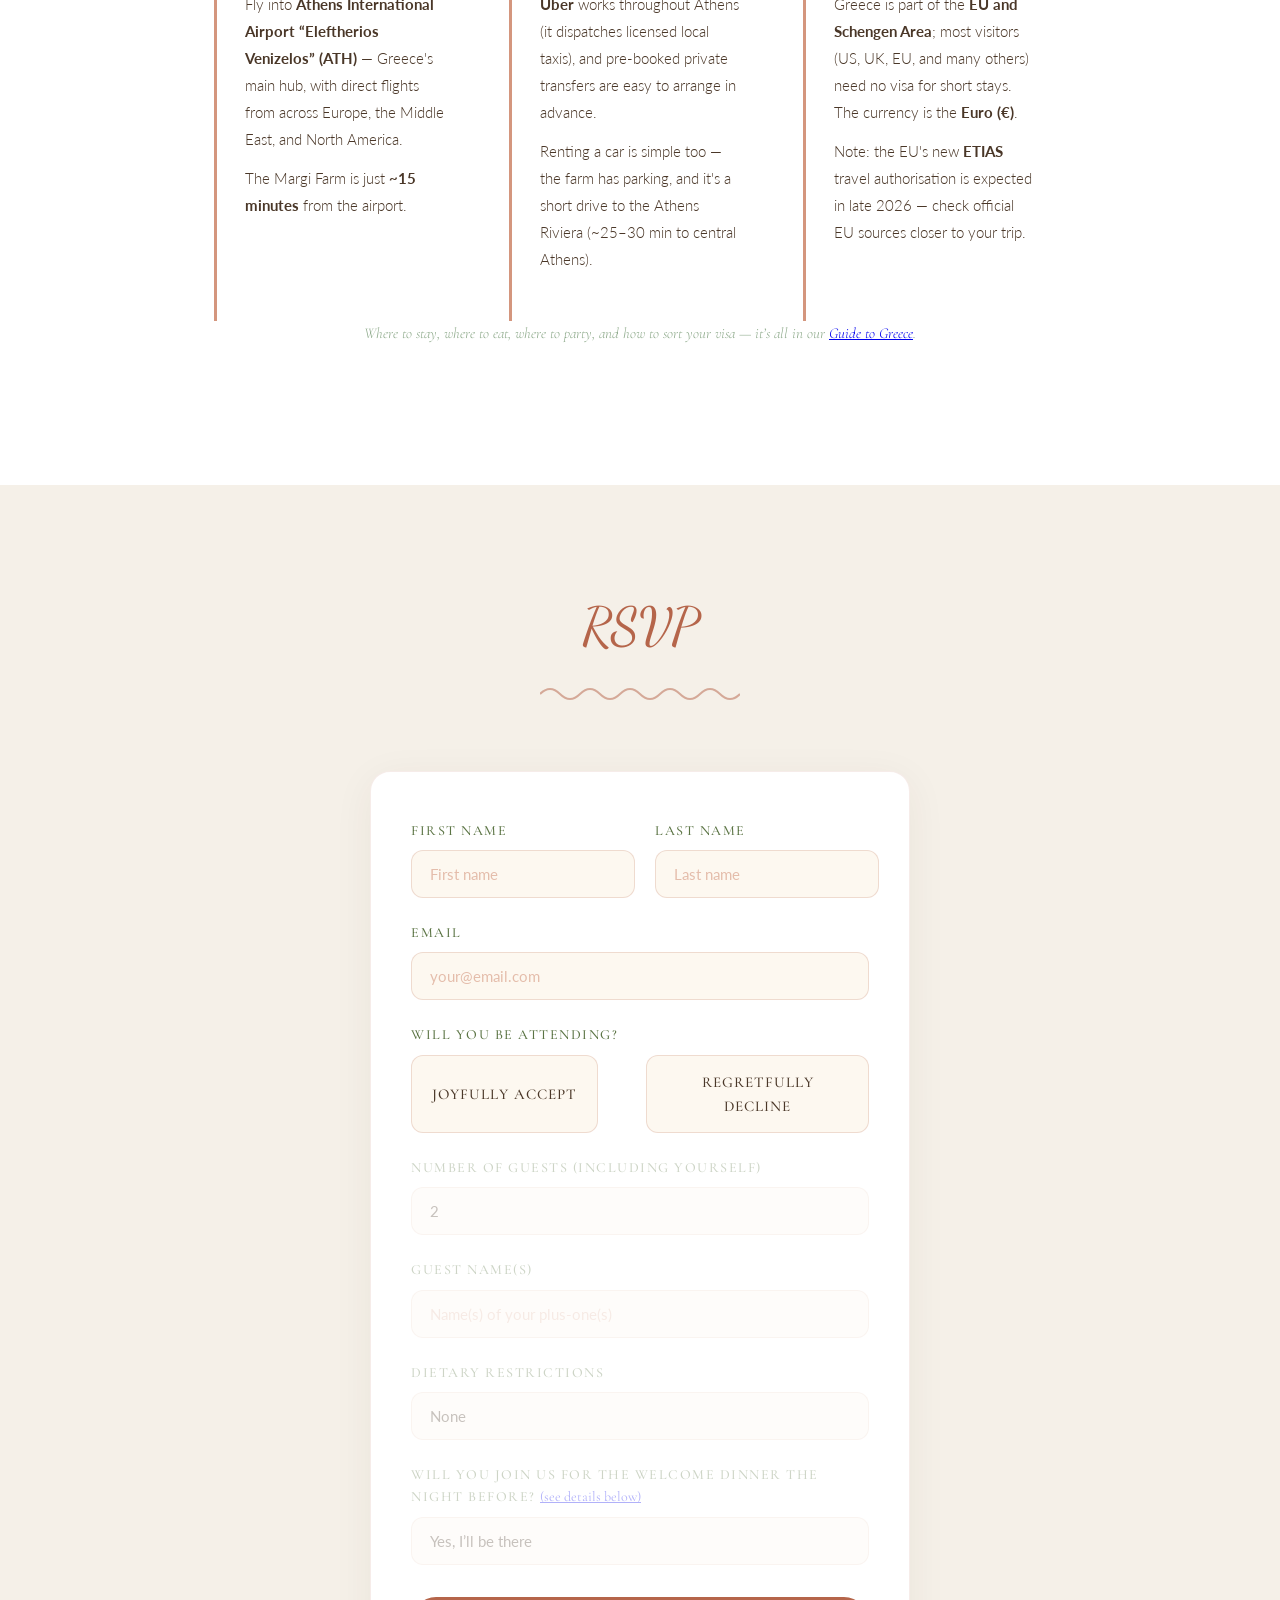
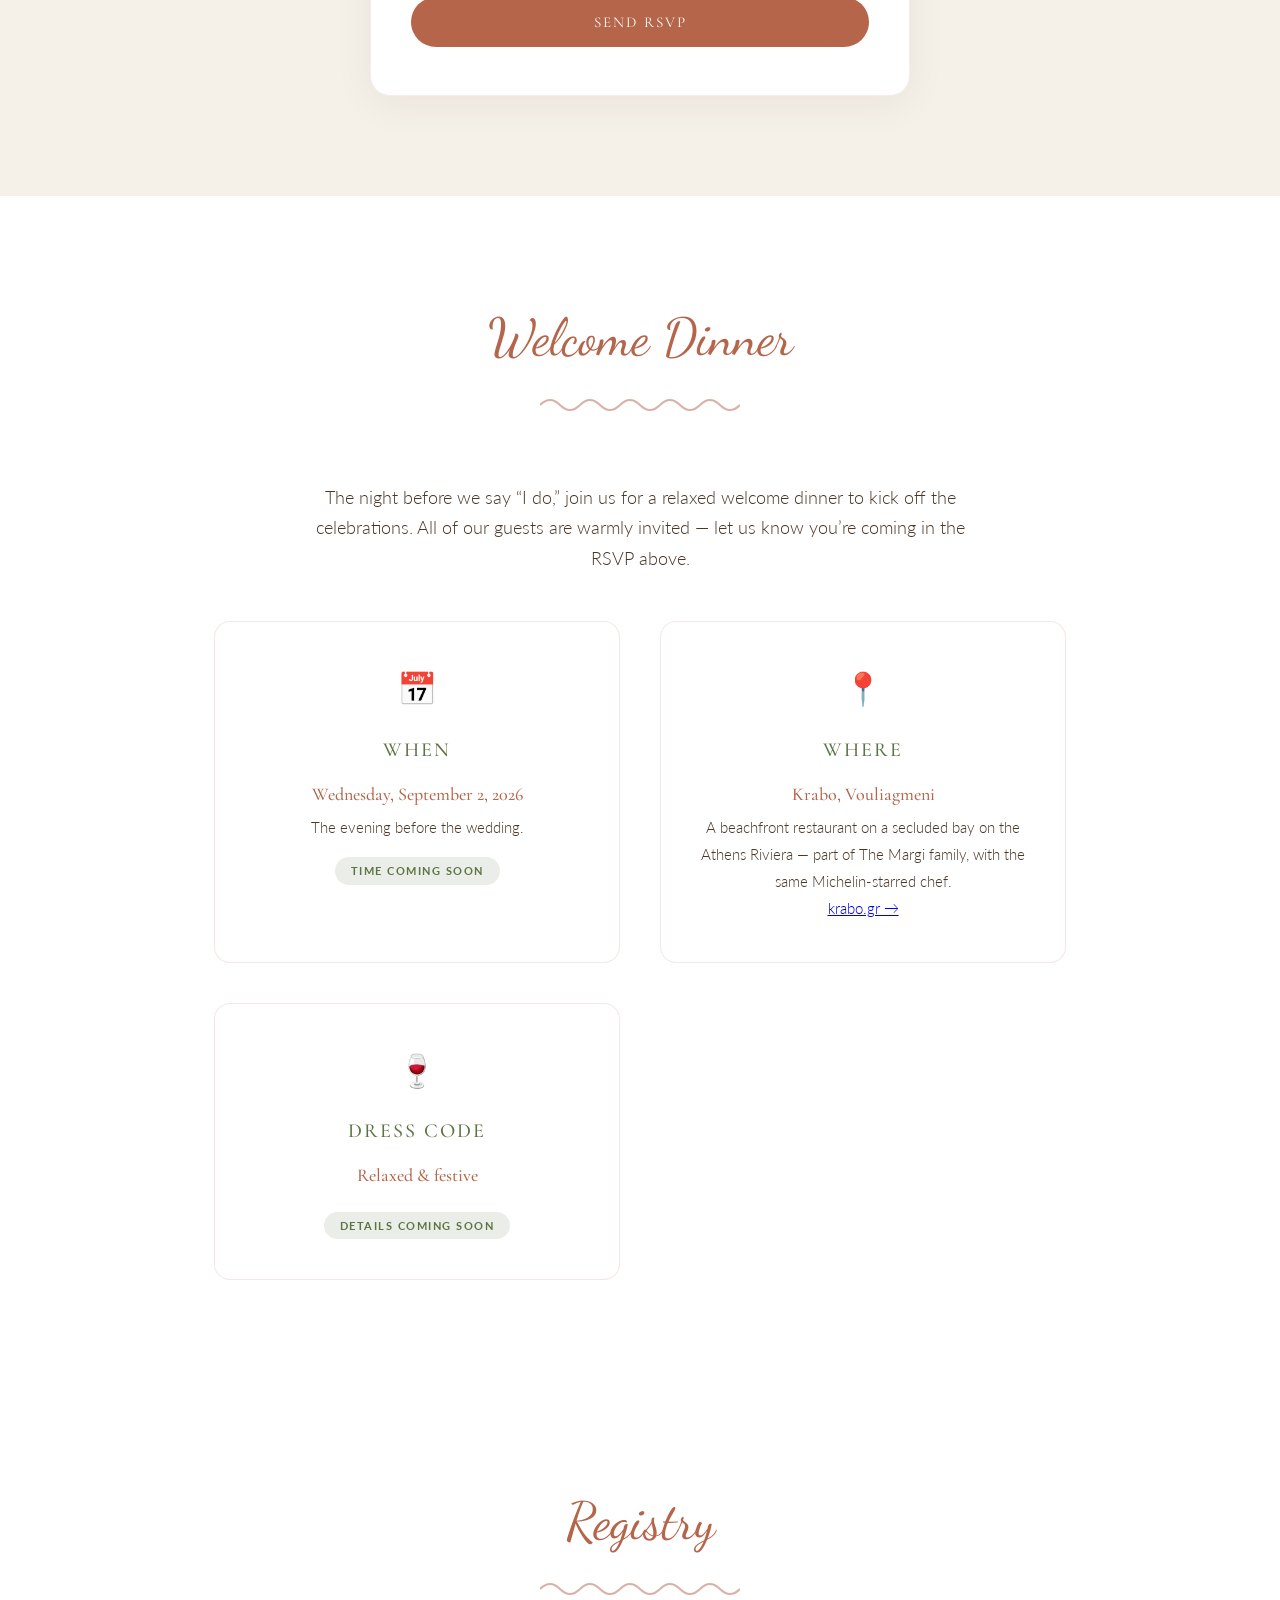
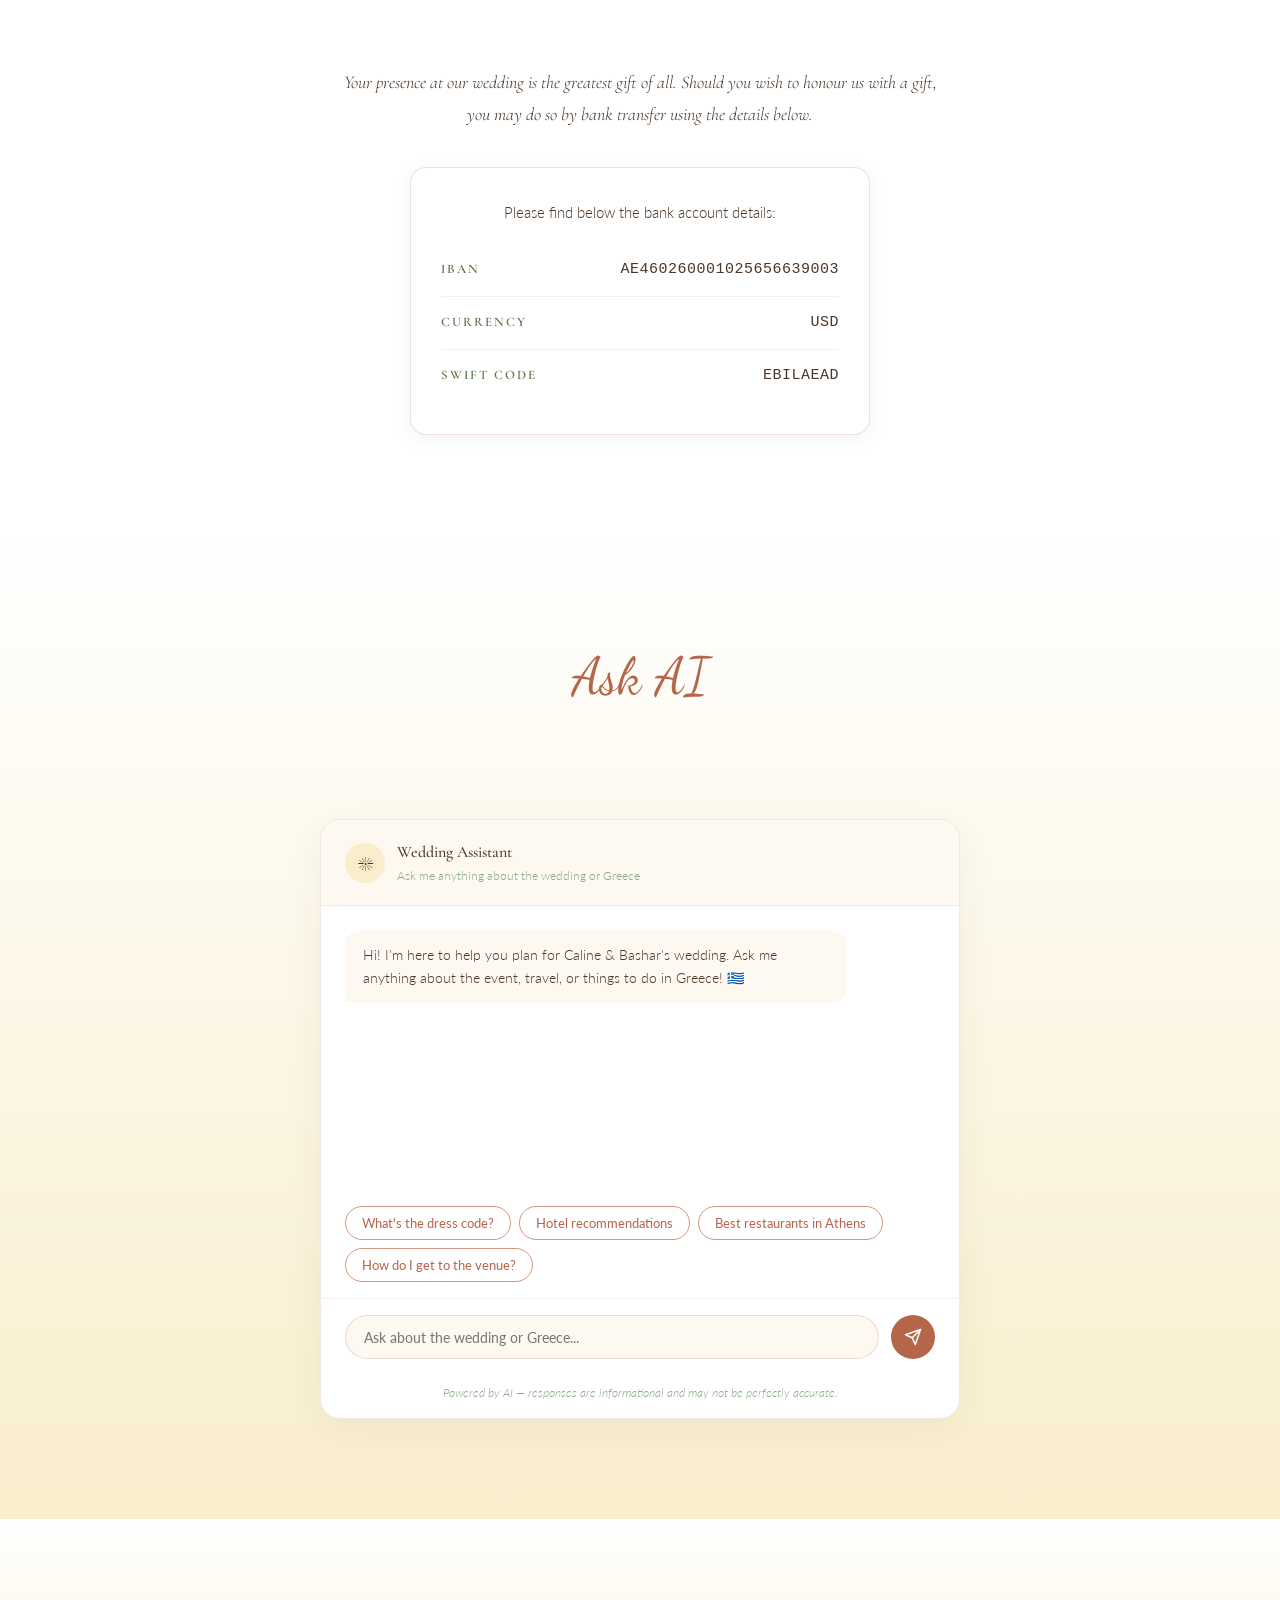
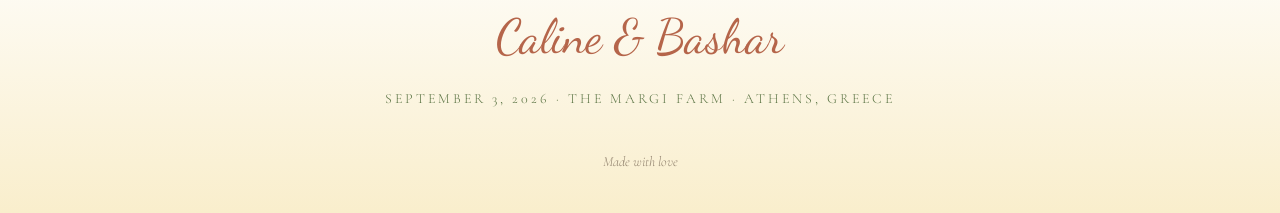
==== commit 769fac32: "Remove seconds from the home-page countdown Drop the Seconds tile (and its JS updates) so the countd" ====
--- a/index.html
+++ b/index.html
@@ -57,10 +57,6 @@
                     <div class="countdown-number" id="minutes">--</div>
                     <div class="countdown-label">Minutes</div>
                 </div>
-                <div class="countdown-item">
-                    <div class="countdown-number" id="seconds">--</div>
-                    <div class="countdown-label">Seconds</div>
-                </div>
             </div>
         </div>
         <img src="assets/hero-bg.jpg" alt="" class="hero-bg" aria-hidden="true">
@@ -356,23 +352,20 @@
                 document.getElementById('days').textContent = '0';
                 document.getElementById('hours').textContent = '0';
                 document.getElementById('minutes').textContent = '0';
-                document.getElementById('seconds').textContent = '0';
                 return;
             }
 
             const days = Math.floor(diff / (1000 * 60 * 60 * 24));
             const hours = Math.floor((diff % (1000 * 60 * 60 * 24)) / (1000 * 60 * 60));
             const minutes = Math.floor((diff % (1000 * 60 * 60)) / (1000 * 60));
-            const seconds = Math.floor((diff % (1000 * 60)) / 1000);
 
             document.getElementById('days').textContent = days;
             document.getElementById('hours').textContent = hours;
             document.getElementById('minutes').textContent = minutes;
-            document.getElementById('seconds').textContent = seconds;
         }
 
         updateCountdown();
-        setInterval(updateCountdown, 1000);
+        setInterval(updateCountdown, 30000);
 
         // ---- Header is always visible (persistent site nav) ----
 
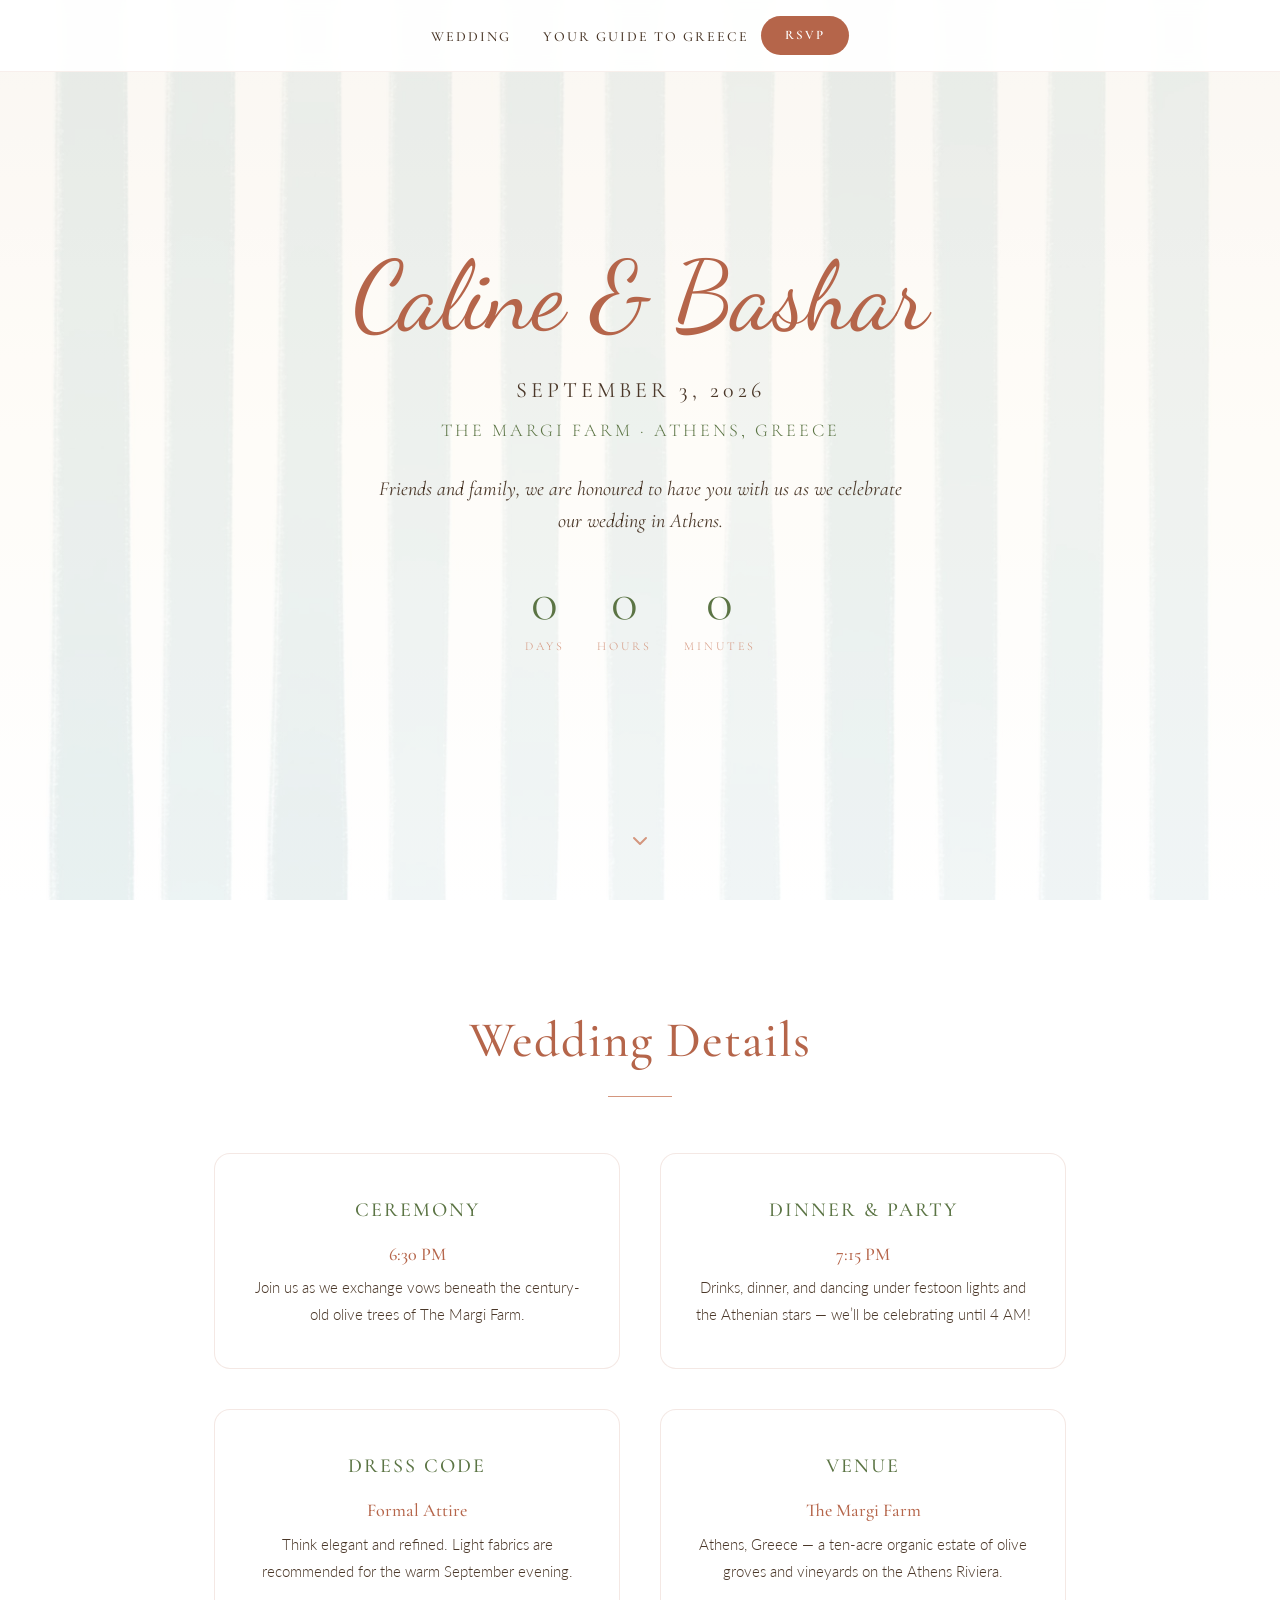
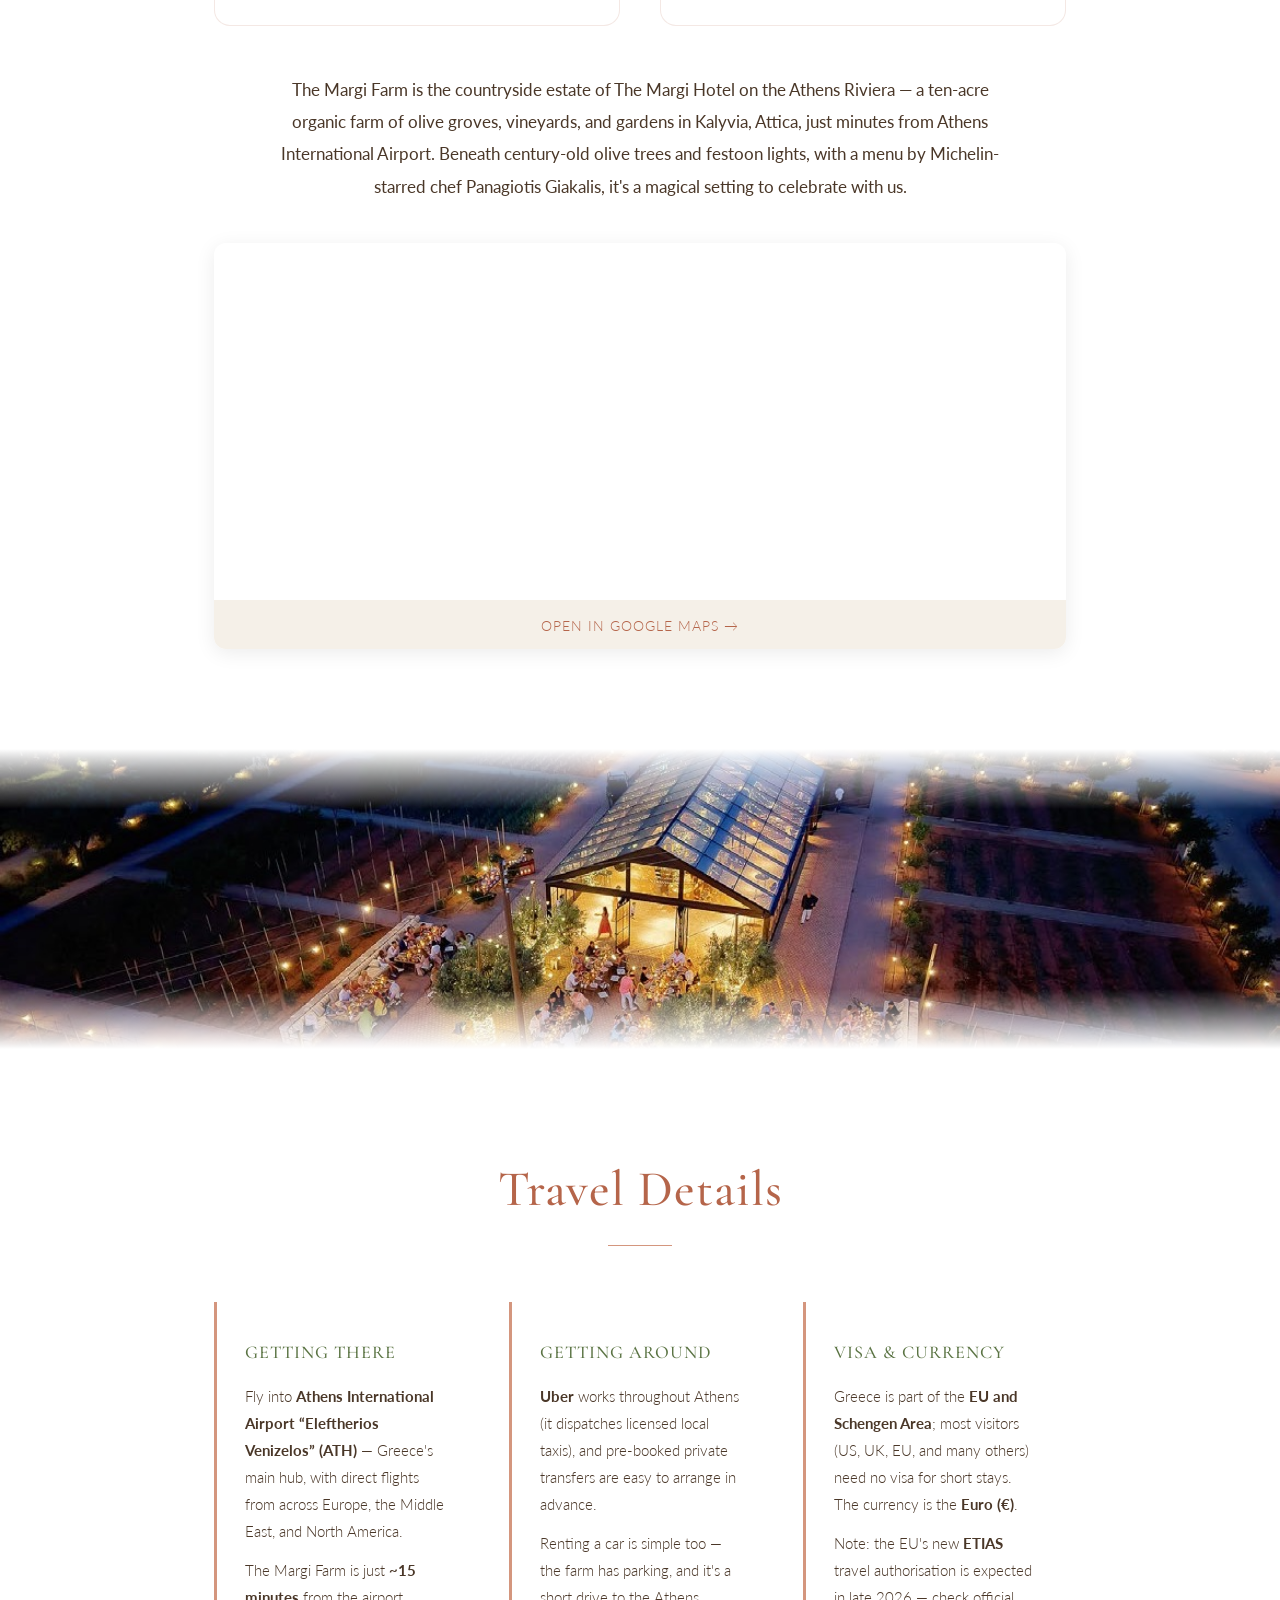
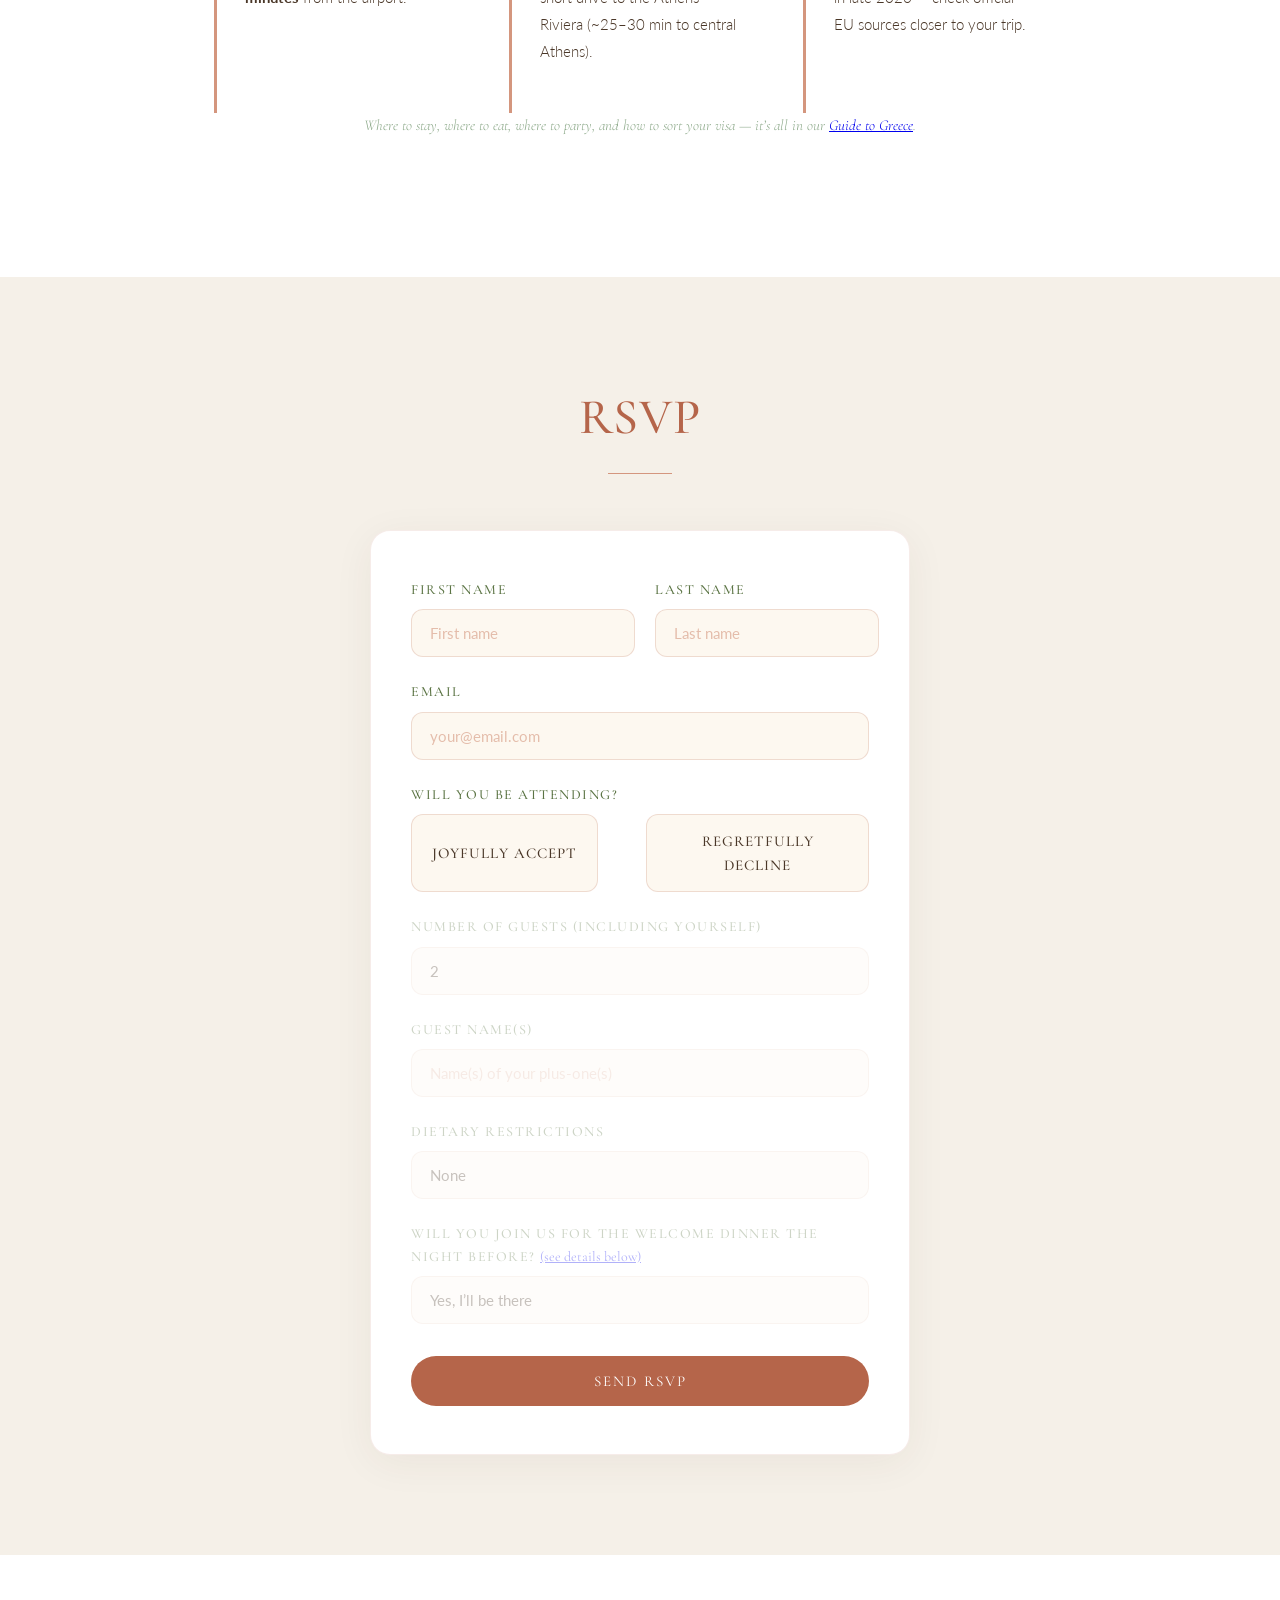
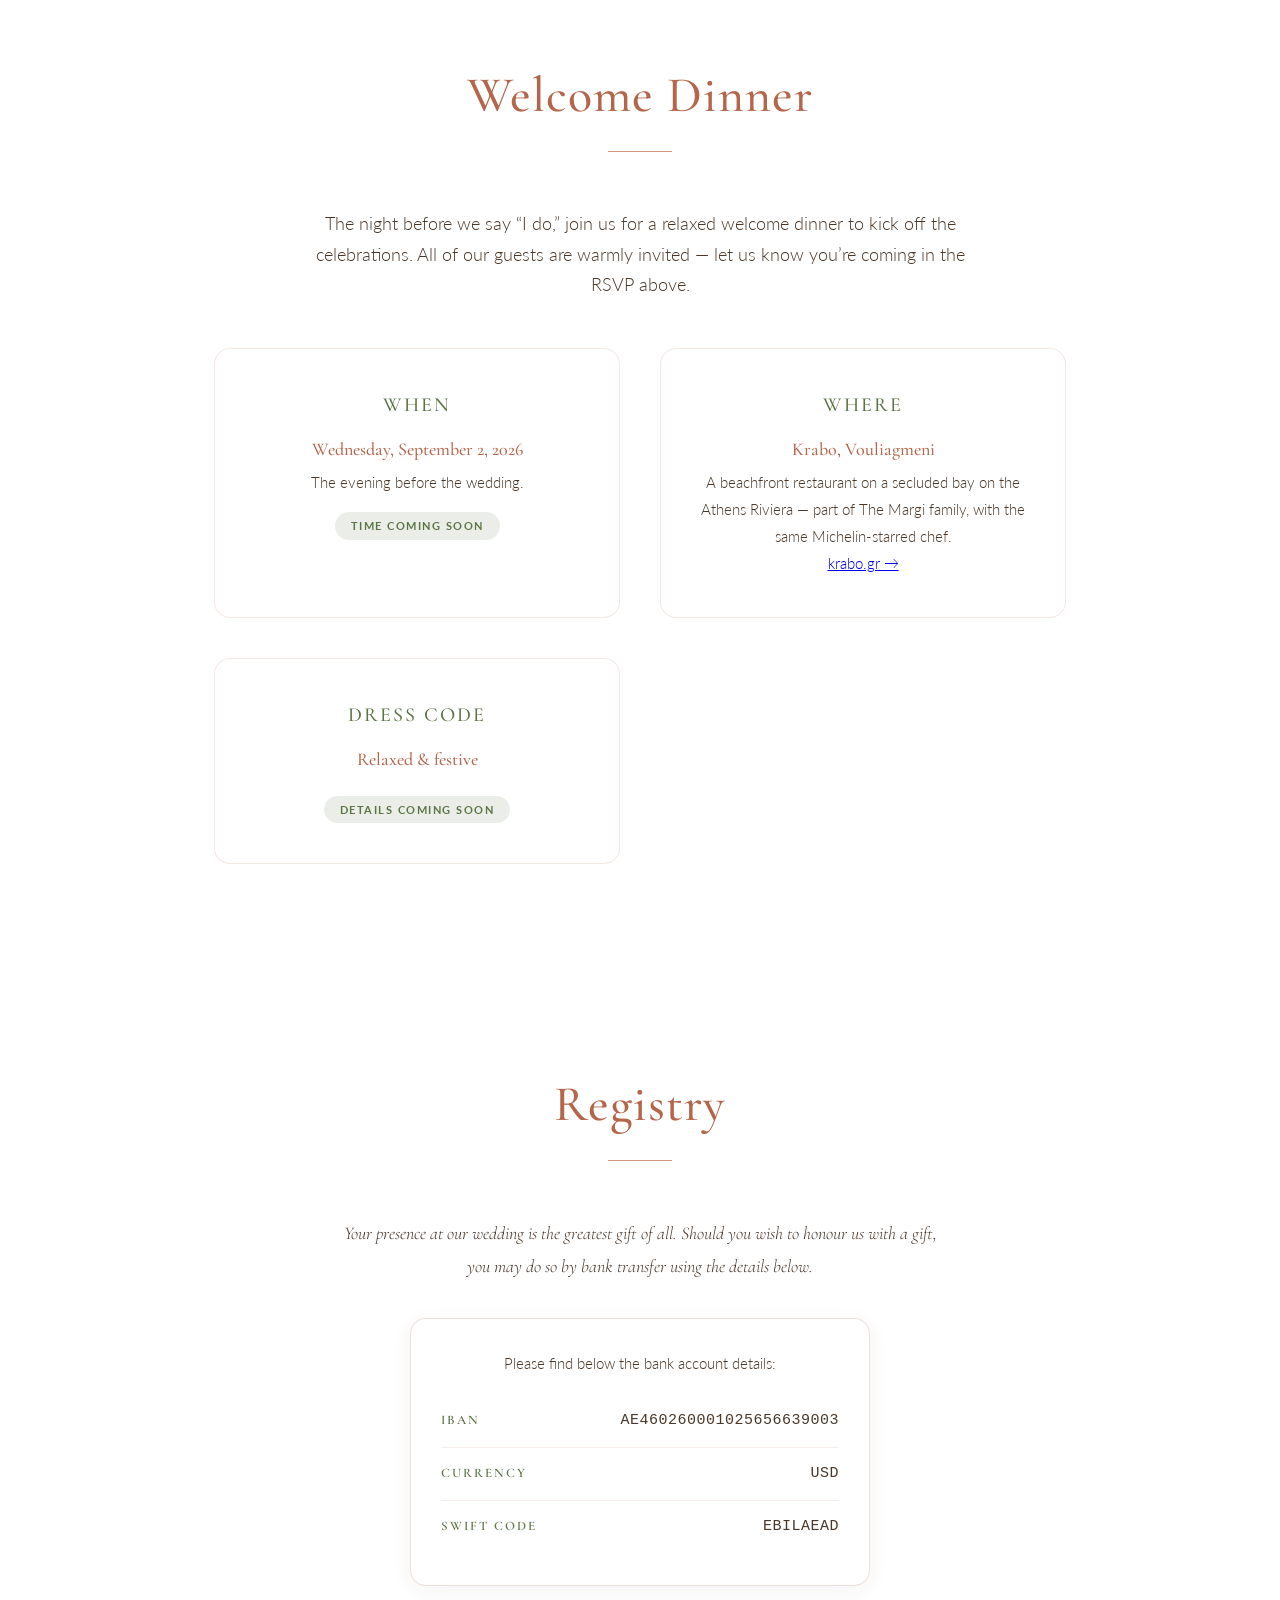
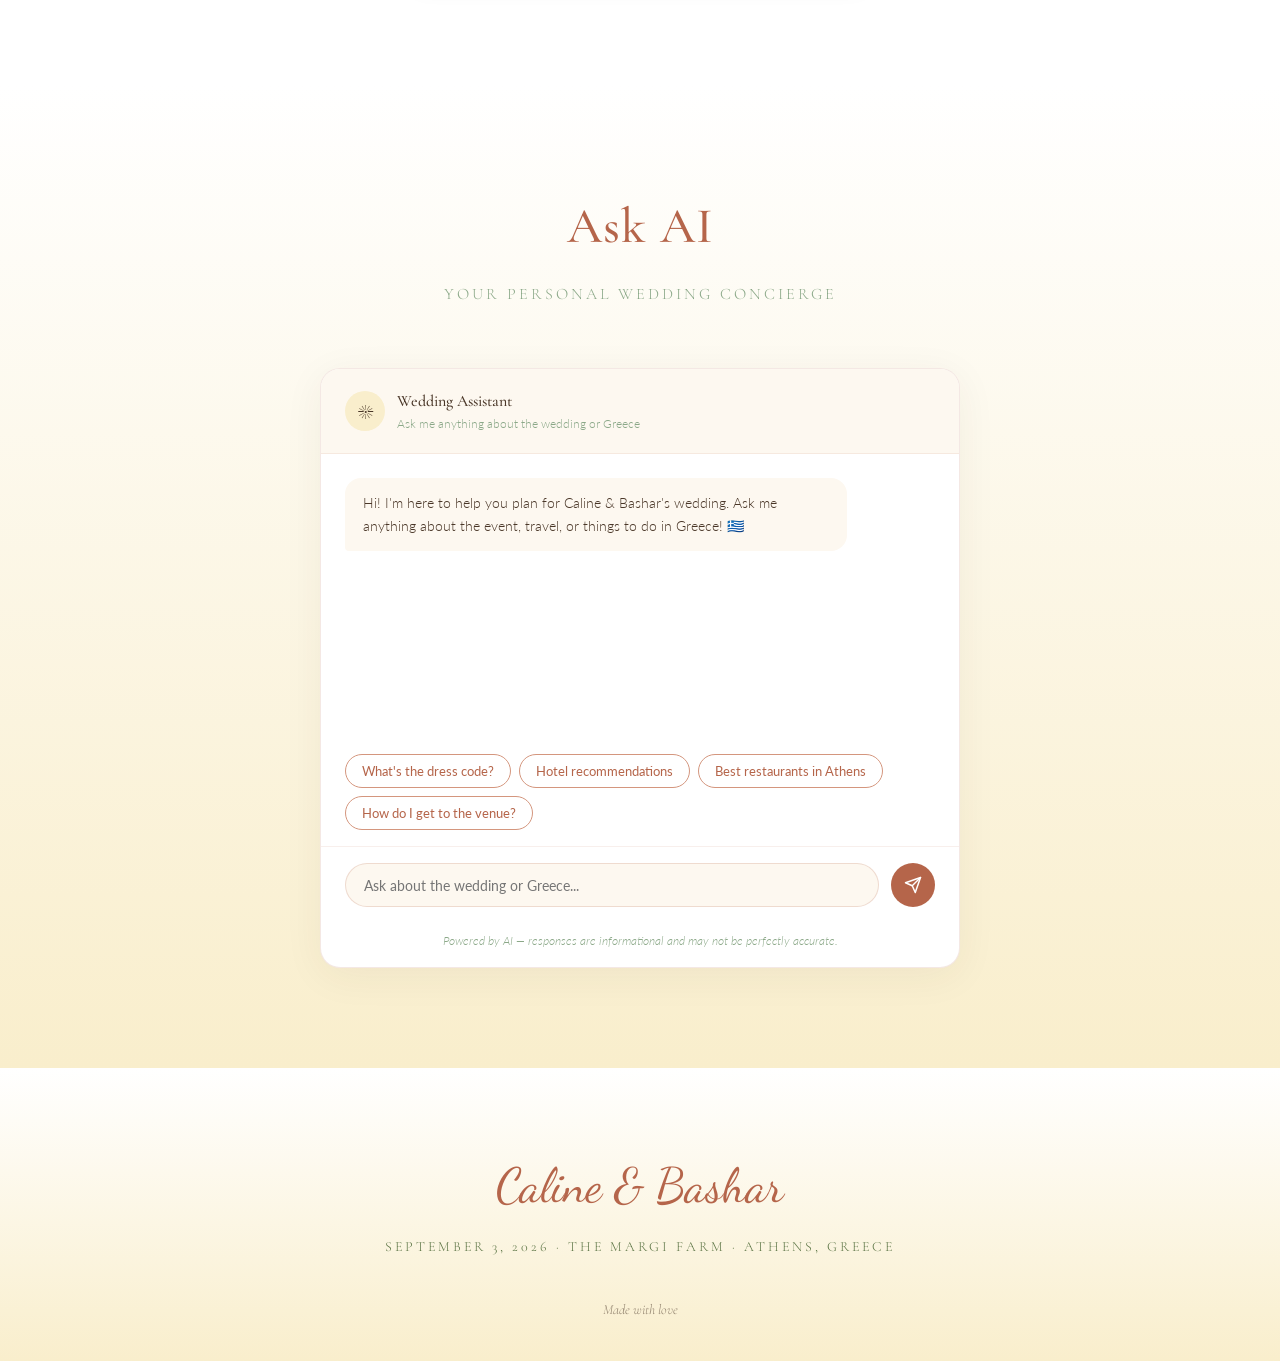
==== commit 0c06bb3e: "Minimalist refresh: drop card emojis, serif titles, hairline dividers, calmer hero - Removed the emo" ====
--- a/index.html
+++ b/index.html
@@ -77,25 +77,21 @@
         </div>
         <div class="details-grid">
             <div class="detail-card fade-in">
-                <span class="detail-icon" aria-hidden="true">&#9829;</span>
                 <h3>Ceremony</h3>
                 <p class="detail-highlight">6:30 PM</p>
                 <p>Join us as we exchange vows beneath the century-old olive trees of The Margi Farm.</p>
             </div>
             <div class="detail-card fade-in">
-                <span class="detail-icon" aria-hidden="true">&#127881;</span>
                 <h3>Dinner &amp; Party</h3>
                 <p class="detail-highlight">7:15 PM</p>
                 <p>Drinks, dinner, and dancing under festoon lights and the Athenian stars &mdash; we&rsquo;ll be celebrating until 4 AM!</p>
             </div>
             <div class="detail-card fade-in">
-                <span class="detail-icon" aria-hidden="true">&#128141;</span>
                 <h3>Dress Code</h3>
                 <p class="detail-highlight">Formal Attire</p>
                 <p>Think elegant and refined. Light fabrics are recommended for the warm September evening.</p>
             </div>
             <div class="detail-card fade-in">
-                <span class="detail-icon" aria-hidden="true">&#127758;</span>
                 <h3>Venue</h3>
                 <p class="detail-highlight">The Margi Farm</p>
                 <p>Athens, Greece — a ten-acre organic estate of olive groves and vineyards on the Athens Riviera.</p>
@@ -125,17 +121,17 @@
         </div>
         <div class="travel-cards">
             <div class="travel-card fade-in">
-                <h3>&#9992; Getting There</h3>
+                <h3>Getting There</h3>
                 <p>Fly into <strong>Athens International Airport &ldquo;Eleftherios Venizelos&rdquo; (ATH)</strong> — Greece's main hub, with direct flights from across Europe, the Middle East, and North America.</p>
                 <p>The Margi Farm is just <strong>~15 minutes</strong> from the airport.</p>
             </div>
             <div class="travel-card fade-in">
-                <h3>&#128663; Getting Around</h3>
+                <h3>Getting Around</h3>
                 <p><strong>Uber</strong> works throughout Athens (it dispatches licensed local taxis), and pre-booked private transfers are easy to arrange in advance.</p>
                 <p>Renting a car is simple too &mdash; the farm has parking, and it's a short drive to the Athens Riviera (~25&ndash;30 min to central Athens).</p>
             </div>
             <div class="travel-card fade-in">
-                <h3>&#128196; Visa &amp; Currency</h3>
+                <h3>Visa &amp; Currency</h3>
                 <p>Greece is part of the <strong>EU and Schengen Area</strong>; most visitors (US, UK, EU, and many others) need no visa for short stays. The currency is the <strong>Euro (&euro;)</strong>.</p>
                 <p>Note: the EU's new <strong>ETIAS</strong> travel authorisation is expected in late 2026 — check official EU sources closer to your trip.</p>
             </div>
@@ -250,21 +246,18 @@
         <!-- TODO (Caline & Bashar): confirm the welcome dinner time, venue, and dress code. -->
         <div class="details-grid" style="max-width: 900px; margin: 48px auto 0;">
             <div class="detail-card fade-in">
-                <span class="detail-icon" aria-hidden="true">&#128197;</span>
                 <h3>When</h3>
                 <p class="detail-highlight">Wednesday, September 2, 2026</p>
                 <p>The evening before the wedding.</p>
                 <span class="coming-soon">Time coming soon</span>
             </div>
             <div class="detail-card fade-in">
-                <span class="detail-icon" aria-hidden="true">&#128205;</span>
                 <h3>Where</h3>
                 <p class="detail-highlight">Krabo, Vouliagmeni</p>
                 <p>A beachfront restaurant on a secluded bay on the Athens Riviera &mdash; part of The Margi family, with the same Michelin-starred chef.</p>
                 <p><a href="https://krabo.gr/" target="_blank" rel="noopener">krabo.gr &rarr;</a></p>
             </div>
             <div class="detail-card fade-in">
-                <span class="detail-icon" aria-hidden="true">&#127863;</span>
                 <h3>Dress Code</h3>
                 <p class="detail-highlight">Relaxed &amp; festive</p>
                 <span class="coming-soon">Details coming soon</span>
--- a/assets/styles.css
+++ b/assets/styles.css
@@ -190,7 +190,7 @@
             flex-direction: column;
             align-items: center;
             justify-content: center;
-            background: linear-gradient(180deg, var(--golden) 0%, var(--golden-light) 40%, var(--white) 100%);
+            background: linear-gradient(180deg, var(--off-white) 0%, var(--cream) 40%, var(--white) 100%);
             overflow: hidden;
             text-align: center;
             padding: 60px 24px;
@@ -205,7 +205,7 @@
             max-width: 1400px;
             height: auto;
             pointer-events: none;
-            opacity: 0.9;
+            opacity: 0.45;
         }
 
         .hero-content {
@@ -321,12 +321,13 @@
         }
 
         .section-title {
-            font-family: var(--font-display);
-            font-size: clamp(36px, 5vw, 52px);
+            font-family: var(--font-heading);
+            font-size: clamp(34px, 5vw, 50px);
             color: var(--terracotta);
             text-align: center;
             margin-bottom: 16px;
-            font-weight: 400;
+            font-weight: 500;
+            letter-spacing: 1px;
         }
 
         .section-subtitle {
@@ -342,13 +343,22 @@
         /* Wavy divider — inspired by the terracotta scalloped borders */
         .wavy-divider {
             text-align: center;
-            margin: 0 auto 60px;
+            margin: 0 auto 56px;
             overflow: hidden;
         }
 
+        /* Minimalist hairline replaces the decorative squiggle */
         .wavy-divider svg {
-            width: 200px;
-            height: 20px;
+            display: none;
+        }
+
+        .wavy-divider::after {
+            content: '';
+            display: block;
+            width: 64px;
+            height: 1px;
+            margin: 0 auto;
+            background: var(--terracotta-light);
         }
 
         /* ---- WEDDING DETAILS ---- */
@@ -372,12 +382,6 @@
         .detail-card:hover {
             transform: translateY(-4px);
             box-shadow: 0 12px 40px rgba(74, 55, 40, 0.08);
-        }
-
-        .detail-icon {
-            font-size: 32px;
-            margin-bottom: 20px;
-            display: block;
         }
 
         .detail-card h3 {
@@ -1152,10 +1156,11 @@
         }
 
         .rsvp-success h3 {
-            font-family: var(--font-display);
-            font-size: 32px;
+            font-family: var(--font-heading);
+            font-size: 30px;
             color: var(--terracotta);
             margin-bottom: 12px;
+            letter-spacing: 0.5px;
         }
 
         .rsvp-success p {
@@ -1192,12 +1197,13 @@
 
         /* ---- TRAVEL: where to stay ---- */
         .travel-subhead {
-            font-family: var(--font-display);
-            font-size: clamp(28px, 4vw, 40px);
+            font-family: var(--font-heading);
+            font-size: clamp(26px, 4vw, 38px);
             color: var(--terracotta);
             text-align: center;
             margin: 72px 0 6px;
-            font-weight: 400;
+            font-weight: 500;
+            letter-spacing: 1px;
         }
 
         /* Wavy underline beneath the "Where to Stay" subhead, matching section titles */
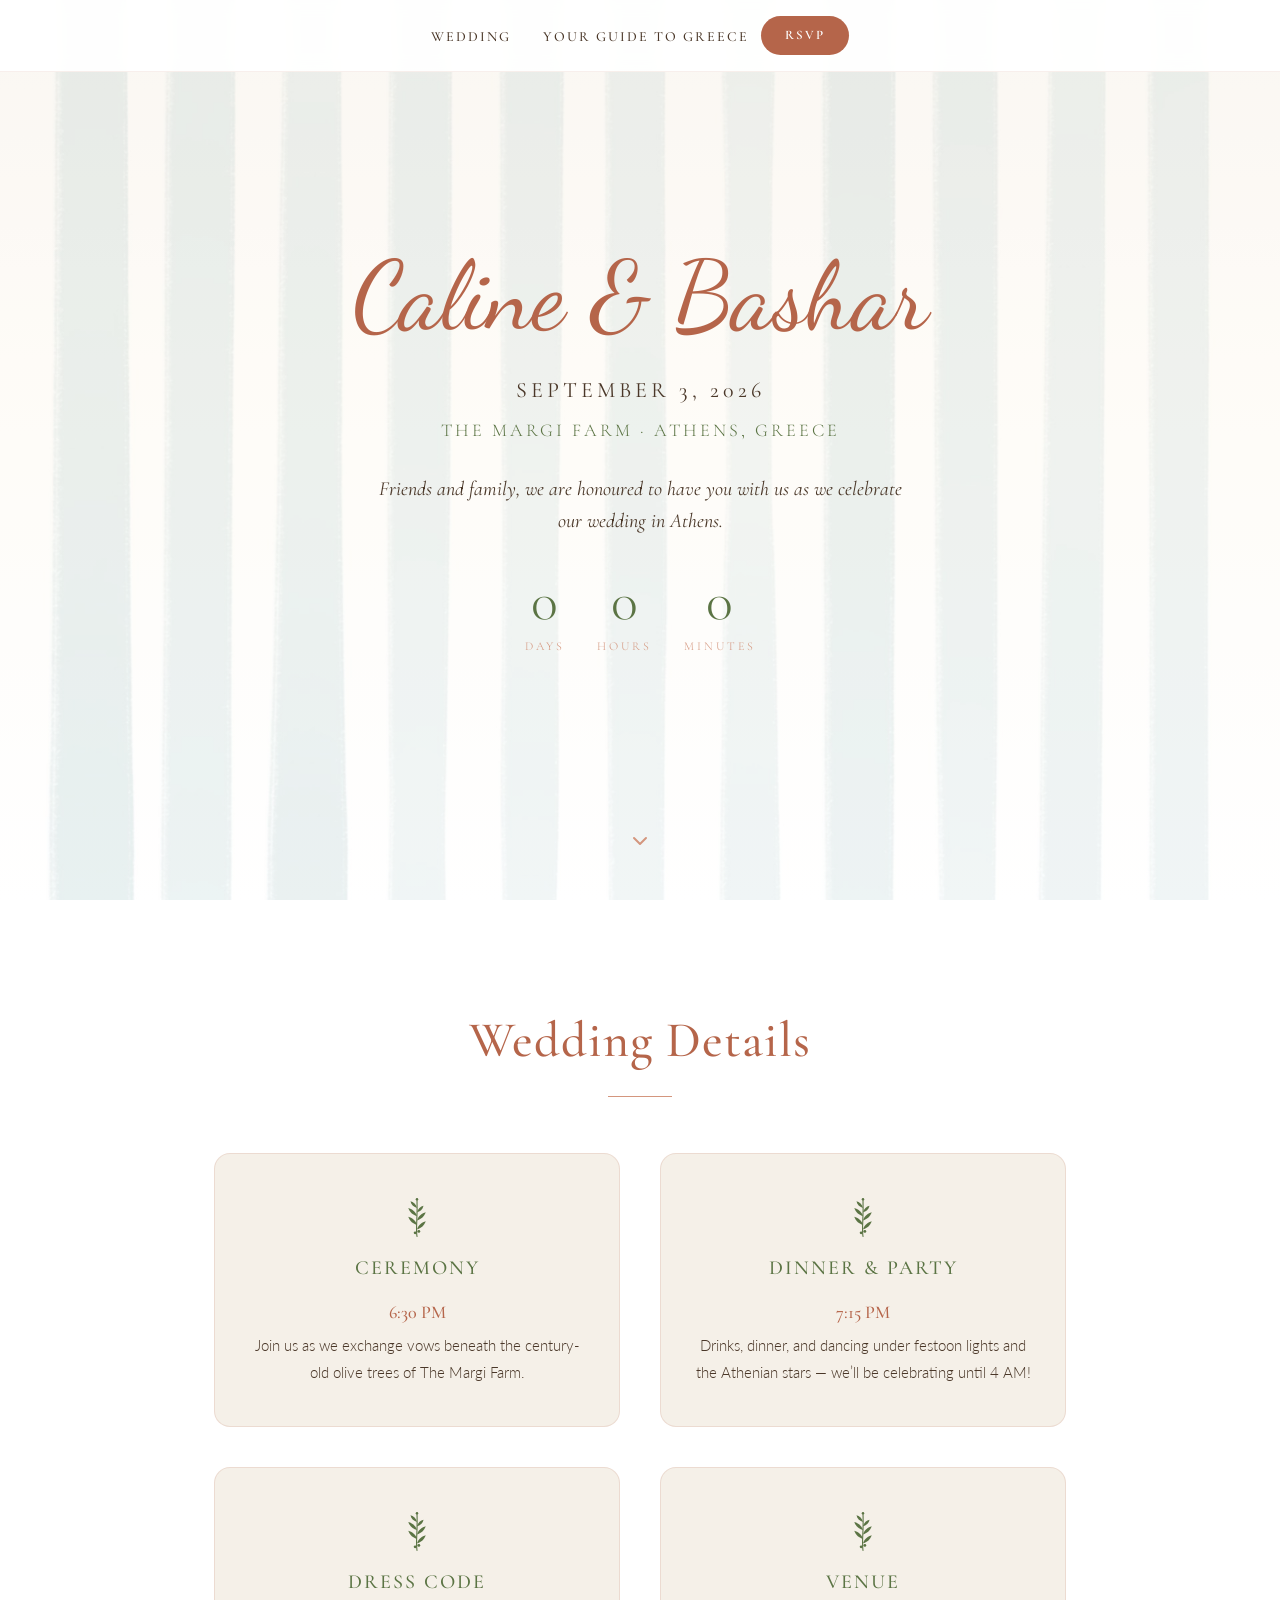
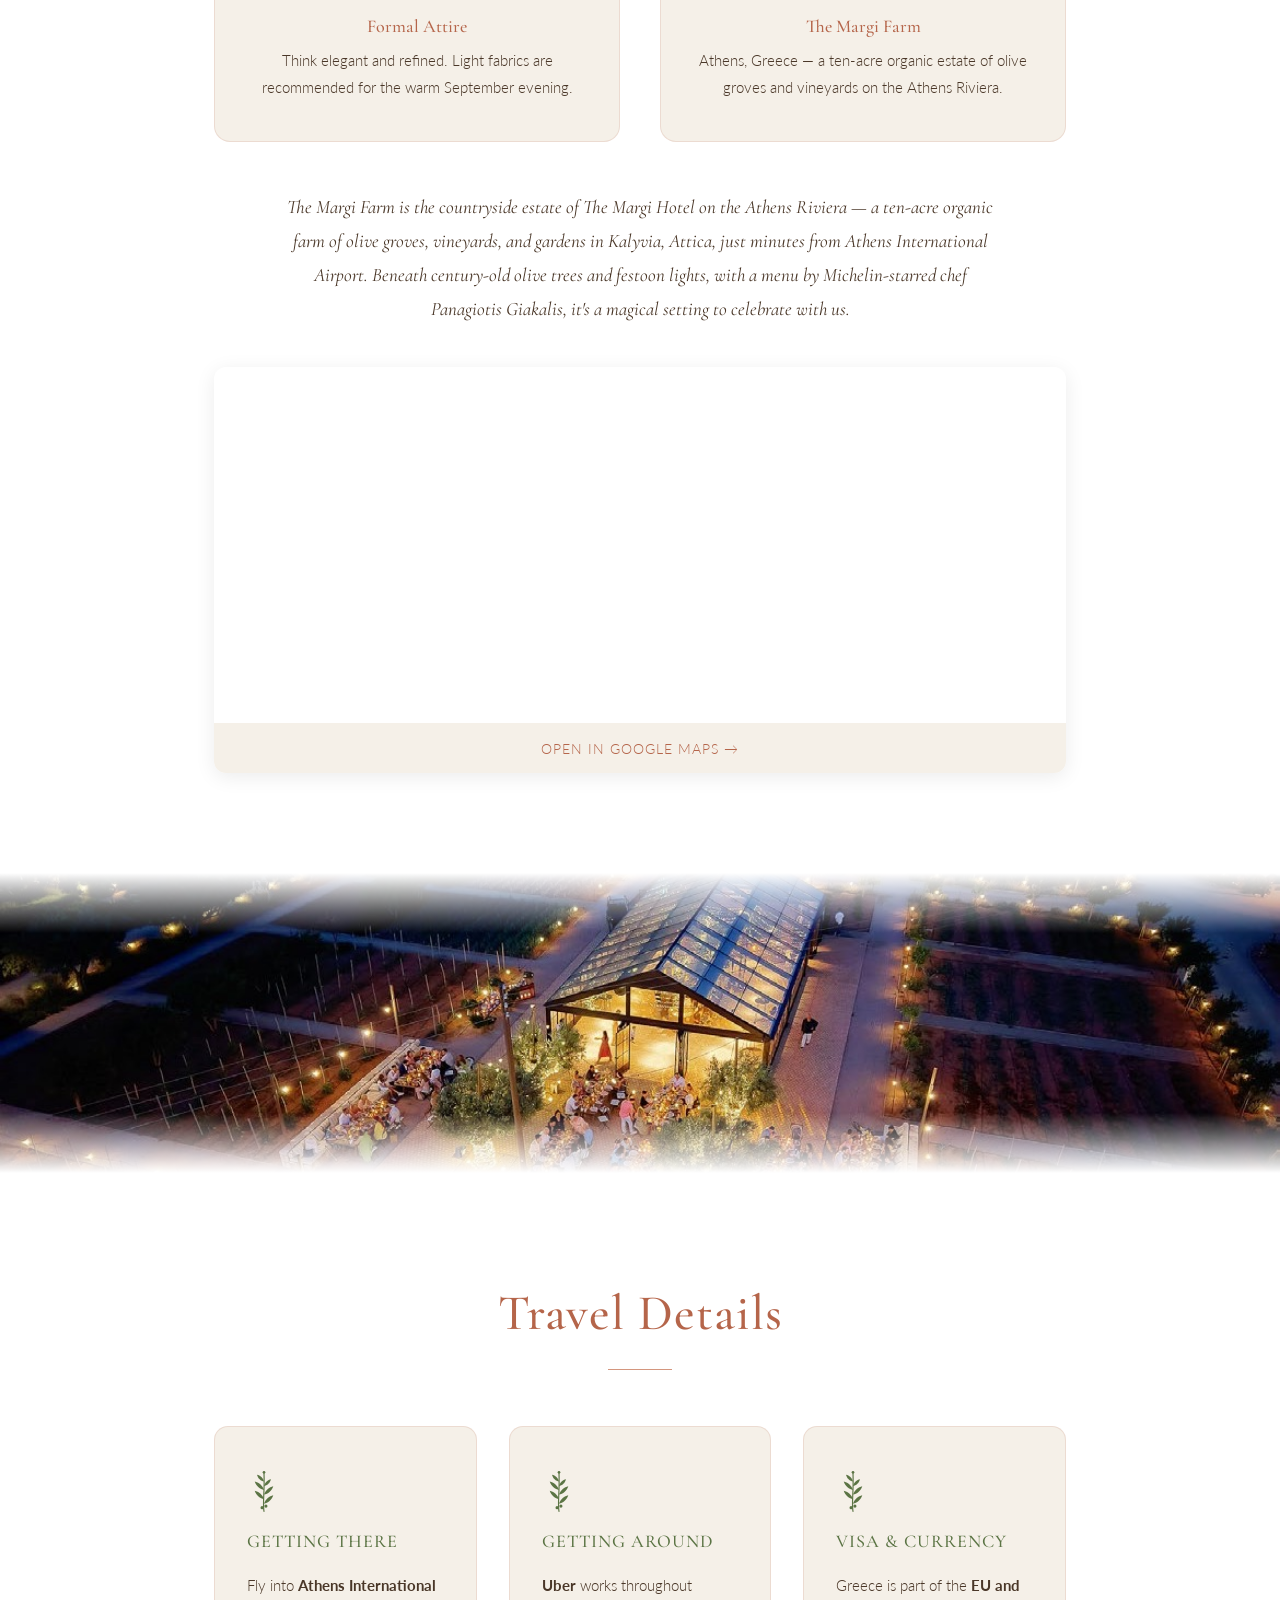
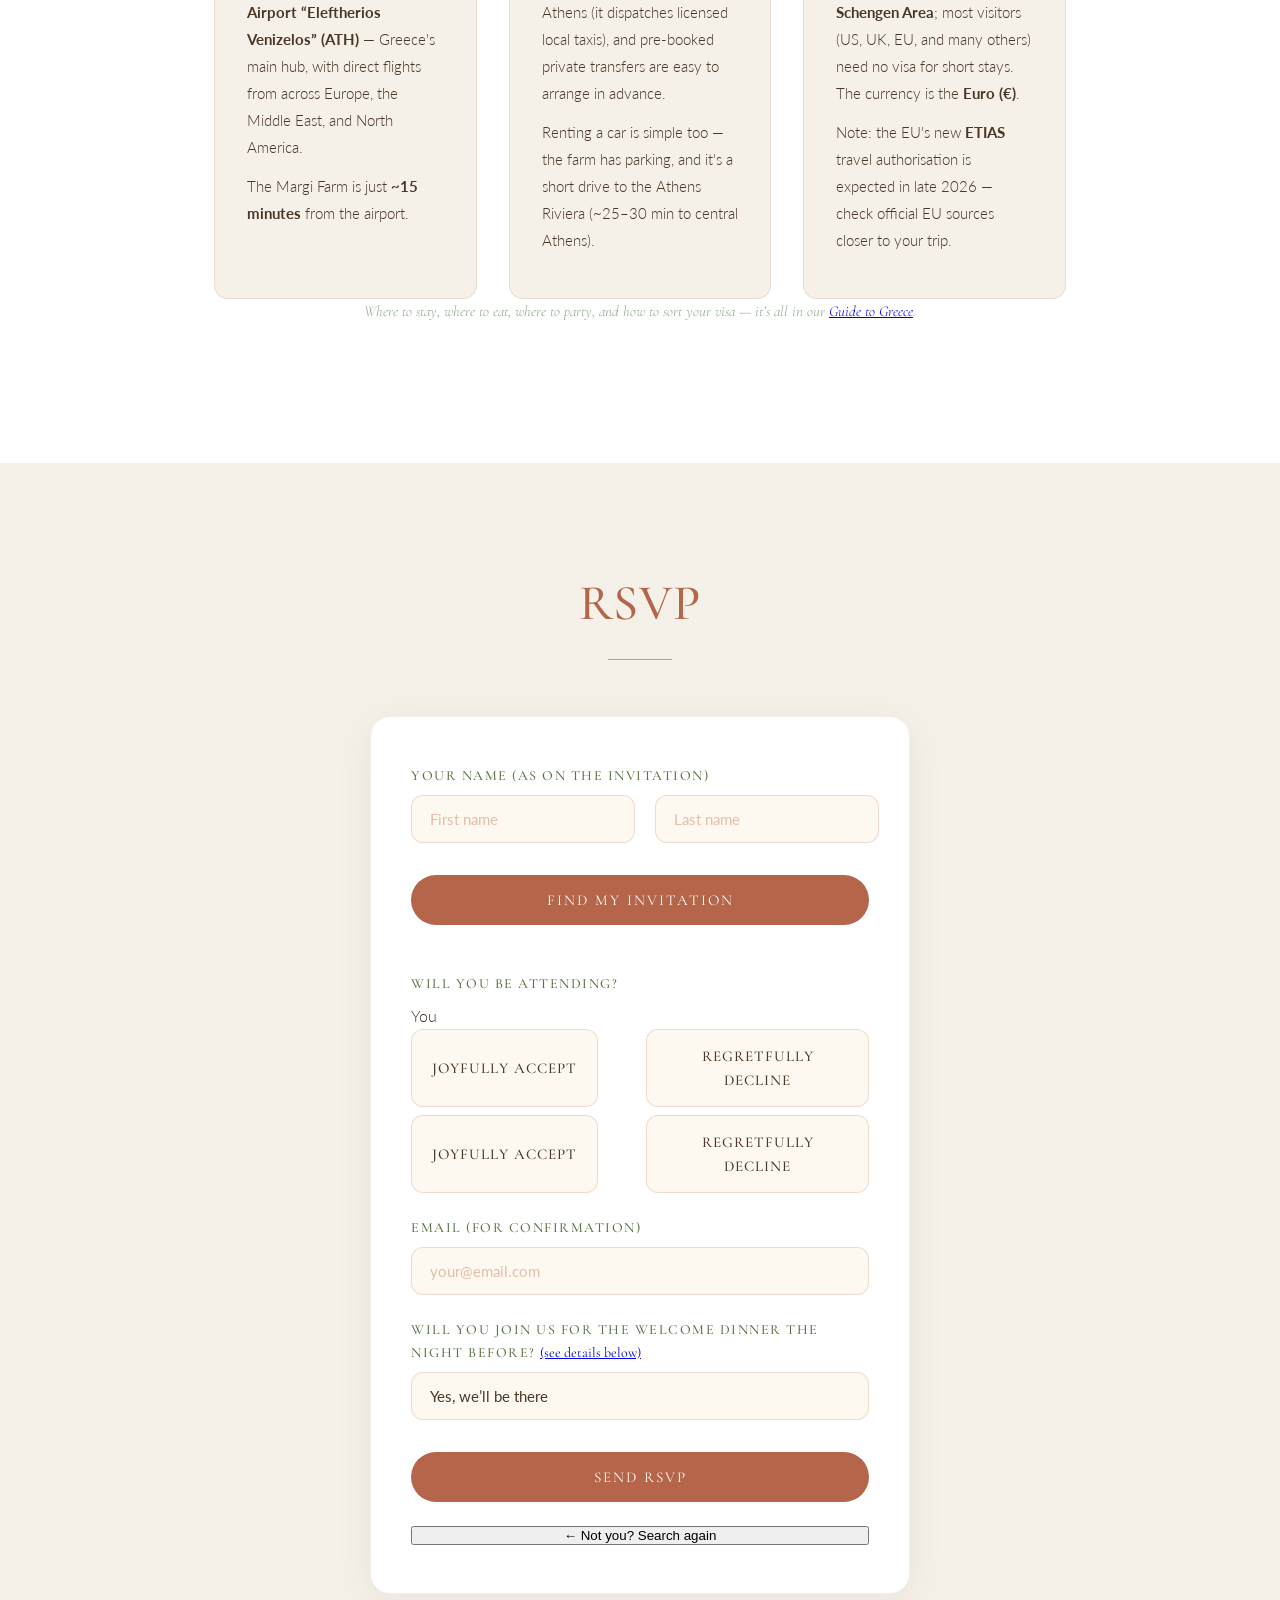
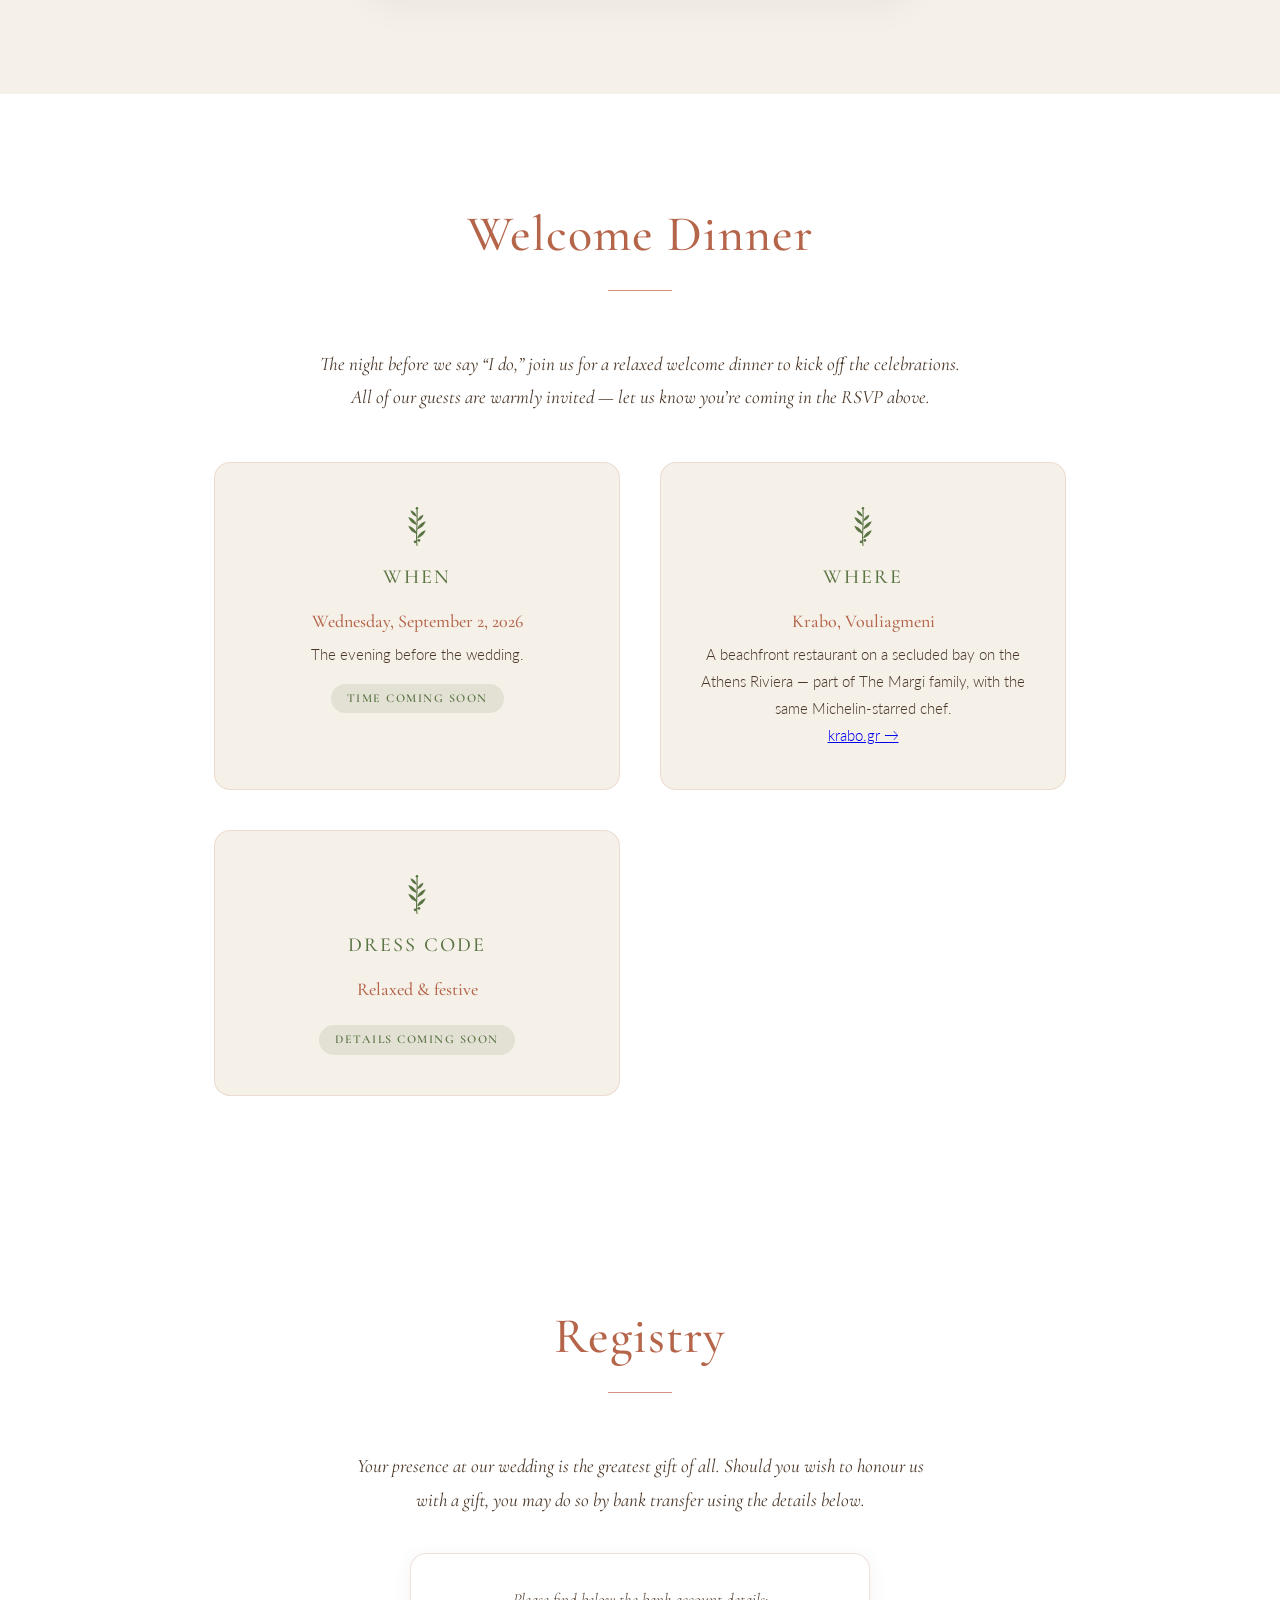
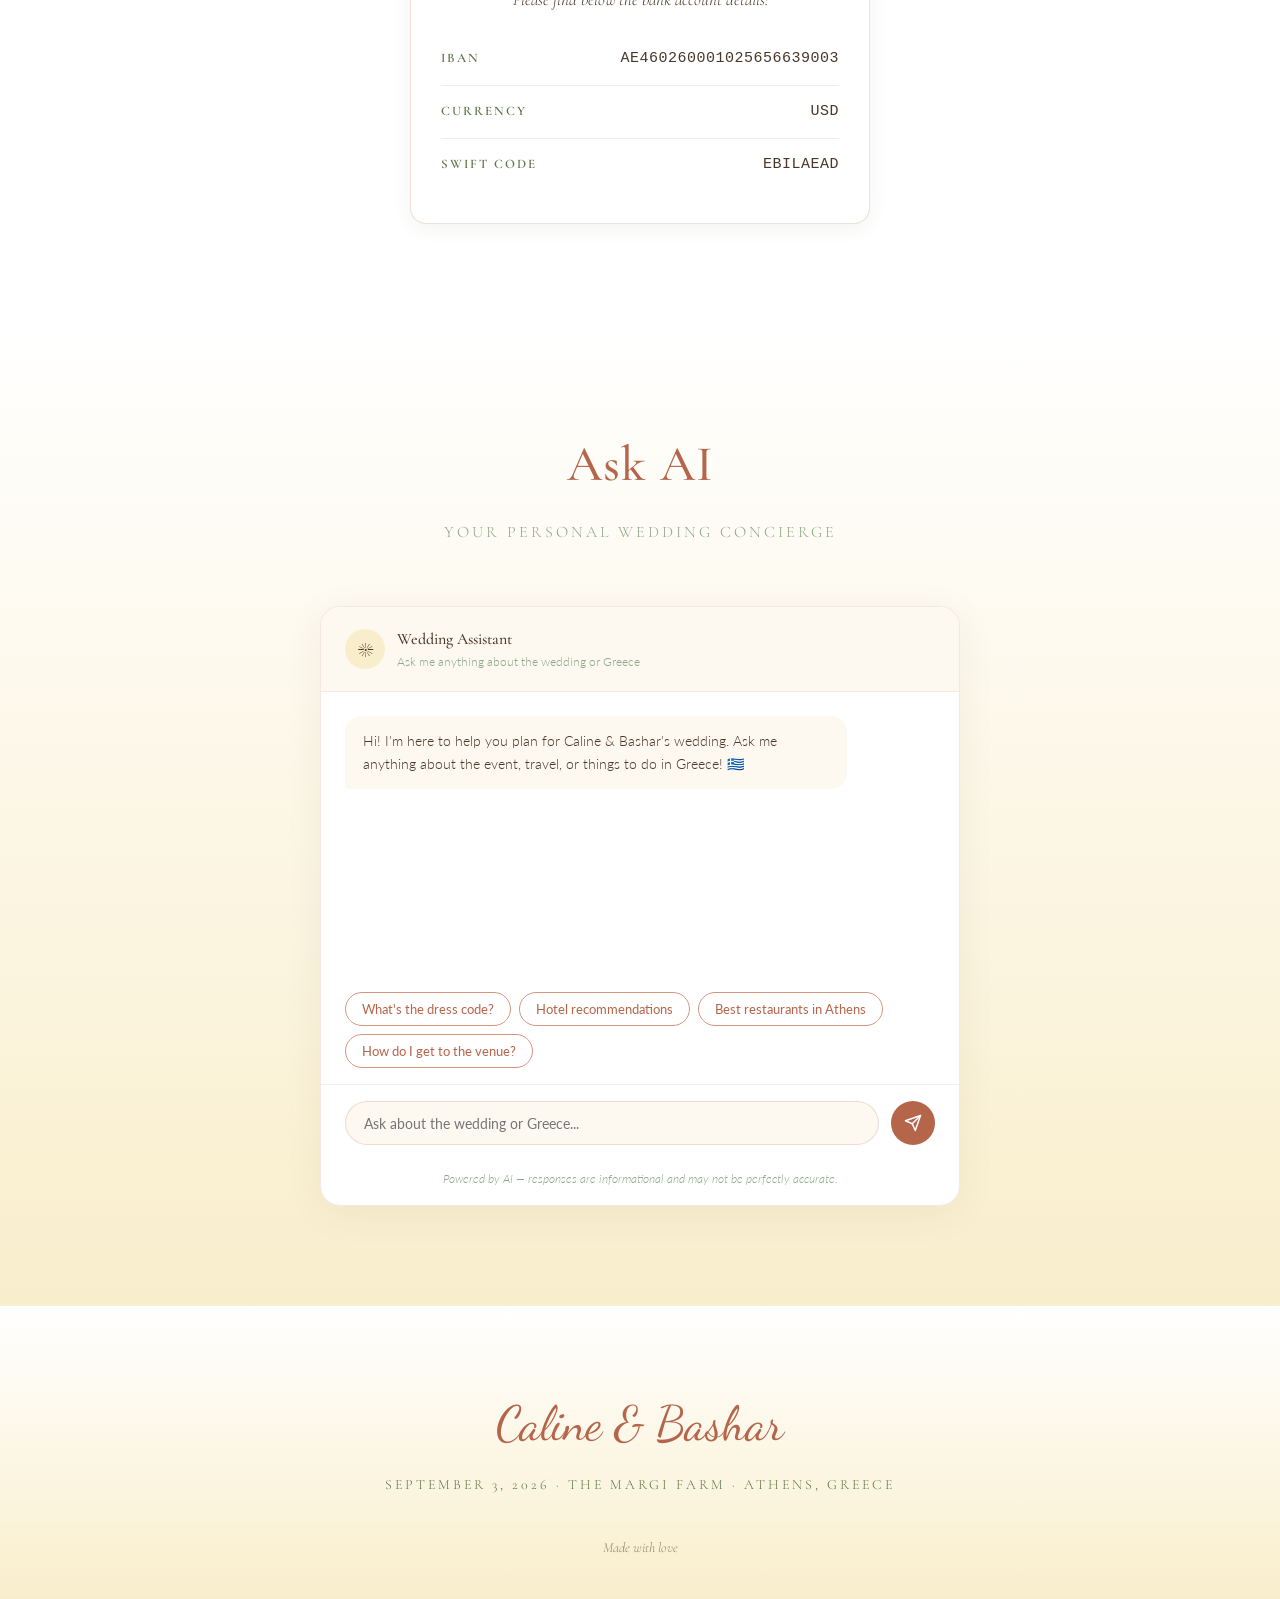
==== commit 0776f680: "Guest-list-driven RSVP with named plus-ones - New api/guests.js: private, server-side guest-list loo" ====
--- a/index.html
+++ b/index.html
@@ -153,76 +153,68 @@
             </div>
         </div>
         <div class="rsvp-form-container fade-in">
-            <!-- Form -->
-            <form class="rsvp-form" id="rsvpForm">
-                <div class="form-row">
-                    <div class="form-group">
-                        <label for="firstName">First Name</label>
-                        <input type="text" id="firstName" name="firstName" placeholder="First name" required>
+            <!-- STEP 1 — find your invitation -->
+            <form class="rsvp-form" id="lookupForm">
+                <div class="form-group">
+                    <label for="firstName">Your name (as on the invitation)</label>
+                    <div class="form-row">
+                        <input type="text" id="firstName" name="firstName" placeholder="First name" autocomplete="given-name" required>
+                        <input type="text" id="lastName" name="lastName" placeholder="Last name" autocomplete="family-name" required>
                     </div>
-                    <div class="form-group">
-                        <label for="lastName">Last Name</label>
-                        <input type="text" id="lastName" name="lastName" placeholder="Last name" required>
-                    </div>
-                </div>
-
-                <div class="form-group">
-                    <label for="email">Email</label>
-                    <input type="email" id="email" name="email" placeholder="your@email.com" required>
-                </div>
+                </div>
+                <button type="submit" class="rsvp-submit" id="lookupSubmit">Find my invitation</button>
+                <p class="rsvp-note" id="lookupMsg" role="status" aria-live="polite"></p>
+            </form>
+
+            <!-- STEP 2 — respond (revealed after a match) -->
+            <form class="rsvp-form is-hidden" id="respondForm">
+                <div class="found-banner" id="foundBanner"></div>
 
                 <div class="form-group">
                     <label>Will you be attending?</label>
-                    <div class="attendance-options">
-                        <div class="attendance-option">
-                            <input type="radio" id="attendYes" name="attending" value="yes" required>
-                            <label for="attendYes">Joyfully Accept</label>
-                        </div>
-                        <div class="attendance-option">
-                            <input type="radio" id="attendNo" name="attending" value="no">
-                            <label for="attendNo">Regretfully Decline</label>
+                    <div class="attendance-row">
+                        <span class="attendee-name" id="guestNameLabel">You</span>
+                        <div class="attendance-options">
+                            <div class="attendance-option">
+                                <input type="radio" id="gYes" name="attendGuest" value="yes" required>
+                                <label for="gYes">Joyfully Accept</label>
+                            </div>
+                            <div class="attendance-option">
+                                <input type="radio" id="gNo" name="attendGuest" value="no">
+                                <label for="gNo">Regretfully Decline</label>
+                            </div>
                         </div>
                     </div>
-                </div>
-
-                <div class="form-group guest-count-group hidden" id="guestCountGroup">
-                    <label for="guestCount">Number of Guests (including yourself)</label>
-                    <select id="guestCount" name="guestCount">
-                        <option value="1">1</option>
-                        <option value="2" selected>2</option>
-                        <option value="3">3</option>
-                        <option value="4">4</option>
-                        <option value="5">5</option>
-                    </select>
-                </div>
-
-                <div class="form-group guest-count-group hidden" id="plusOneGroup">
-                    <label for="plusOneName">Guest Name(s)</label>
-                    <input type="text" id="plusOneName" name="plusOneName" placeholder="Name(s) of your plus-one(s)">
-                </div>
-
-                <div class="form-group guest-count-group hidden" id="dietaryGroup">
-                    <label for="dietary">Dietary Restrictions</label>
-                    <select id="dietary" name="dietary">
-                        <option value="none">None</option>
-                        <option value="vegetarian">Vegetarian</option>
-                        <option value="vegan">Vegan</option>
-                        <option value="gluten-free">Gluten-Free</option>
-                        <option value="halal">Halal</option>
-                        <option value="other">Other (please specify)</option>
-                    </select>
-                    <input type="text" id="dietaryOther" name="dietaryOther" placeholder="Please specify..." style="margin-top: 8px; display: none;">
-                </div>
-
-                <div class="form-group guest-count-group hidden" id="welcomeDinnerGroup">
+                    <div class="attendance-row is-hidden" id="plusOneRow">
+                        <span class="attendee-name" id="plusOneNameLabel"></span>
+                        <div class="attendance-options">
+                            <div class="attendance-option">
+                                <input type="radio" id="pYes" name="attendPlusOne" value="yes">
+                                <label for="pYes">Joyfully Accept</label>
+                            </div>
+                            <div class="attendance-option">
+                                <input type="radio" id="pNo" name="attendPlusOne" value="no">
+                                <label for="pNo">Regretfully Decline</label>
+                            </div>
+                        </div>
+                    </div>
+                </div>
+
+                <div class="form-group">
+                    <label for="email">Email (for confirmation)</label>
+                    <input type="email" id="email" name="email" placeholder="your@email.com" autocomplete="email" required>
+                </div>
+
+                <div class="form-group">
                     <label for="welcomeDinner">Will you join us for the Welcome Dinner the night before? <a href="#welcome-dinner" style="font-weight:400; text-transform:none; letter-spacing:0;">(see details below)</a></label>
                     <select id="welcomeDinner" name="welcomeDinner">
-                        <option value="yes" selected>Yes, I&rsquo;ll be there</option>
-                        <option value="no">No, I can&rsquo;t make it</option>
+                        <option value="yes" selected>Yes, we&rsquo;ll be there</option>
+                        <option value="no">No, we can&rsquo;t make it</option>
                     </select>
                 </div>
 
                 <button type="submit" class="rsvp-submit" id="rsvpSubmit">Send RSVP</button>
+                <button type="button" class="rsvp-back" id="rsvpBack">&larr; Not you? Search again</button>
             </form>
 
             <!-- Success message (hidden by default) -->
@@ -386,89 +378,118 @@
 
         document.querySelectorAll('.fade-in').forEach(el => fadeObserver.observe(el));
 
-        // ---- RSVP Form ----
-        const rsvpForm = document.getElementById('rsvpForm');
+        // ---- RSVP (two-step, guest-list driven) ----
+        const lookupForm = document.getElementById('lookupForm');
+        const respondForm = document.getElementById('respondForm');
         const rsvpSuccess = document.getElementById('rsvpSuccess');
         const rsvpSuccessMsg = document.getElementById('rsvpSuccessMsg');
-        const guestCountGroup = document.getElementById('guestCountGroup');
-        const attendRadios = document.querySelectorAll('input[name="attending"]');
-
-        const plusOneGroup = document.getElementById('plusOneGroup');
-        const dietaryGroup = document.getElementById('dietaryGroup');
-        const welcomeDinnerGroup = document.getElementById('welcomeDinnerGroup');
-        const dietarySelect = document.getElementById('dietary');
-        const dietaryOther = document.getElementById('dietaryOther');
-
-        // Show/hide conditional fields based on attendance
-        attendRadios.forEach(radio => {
-            radio.addEventListener('change', (e) => {
-                if (e.target.value === 'yes') {
-                    guestCountGroup.classList.remove('hidden');
-                    plusOneGroup.classList.remove('hidden');
-                    dietaryGroup.classList.remove('hidden');
-                    welcomeDinnerGroup.classList.remove('hidden');
+        const lookupMsg = document.getElementById('lookupMsg');
+        const foundBanner = document.getElementById('foundBanner');
+        const guestNameLabel = document.getElementById('guestNameLabel');
+        const plusOneRow = document.getElementById('plusOneRow');
+        const plusOneNameLabel = document.getElementById('plusOneNameLabel');
+        const plusOneYes = document.getElementById('pYes');
+
+        // The resolved invitation, carried into the response step.
+        let invite = { guestName: '', firstName: '', plusOneName: null };
+
+        function showStep2(data) {
+            const typedFirst = document.getElementById('firstName').value.trim();
+            const typedLast = document.getElementById('lastName').value.trim();
+            invite = {
+                guestName: data.name || `${typedFirst} ${typedLast}`.trim(),
+                firstName: data.firstName || typedFirst,
+                plusOneName: data.plusOneName || null
+            };
+            const first = invite.firstName || 'there';
+            if (invite.plusOneName) {
+                foundBanner.innerHTML = `<span class="ft">Welcome, ${first}!</span><span class="fs">Your invitation includes <strong>${invite.plusOneName}</strong>. Please RSVP for each of you below.</span>`;
+                guestNameLabel.textContent = invite.guestName;
+                plusOneNameLabel.innerHTML = `${invite.plusOneName} <span class="attendee-tag">· your guest</span>`;
+                plusOneRow.classList.remove('is-hidden');
+                plusOneYes.required = true;
+            } else {
+                foundBanner.innerHTML = `<span class="ft">Welcome, ${first}!</span><span class="fs">We&rsquo;re so happy you&rsquo;re here &mdash; just let us know below.</span>`;
+                guestNameLabel.textContent = invite.guestName || 'You';
+                plusOneRow.classList.add('is-hidden');
+                plusOneYes.required = false;
+            }
+            lookupForm.classList.add('is-hidden');
+            respondForm.classList.remove('is-hidden');
+        }
+
+        lookupForm.addEventListener('submit', async (e) => {
+            e.preventDefault();
+            const firstName = document.getElementById('firstName').value.trim();
+            const lastName = document.getElementById('lastName').value.trim();
+            if (!firstName || !lastName) return;
+            const btn = document.getElementById('lookupSubmit');
+            btn.disabled = true; btn.textContent = 'Searching…';
+            lookupMsg.textContent = ''; lookupMsg.classList.remove('error');
+            try {
+                const r = await fetch('/api/guests', {
+                    method: 'POST',
+                    headers: { 'Content-Type': 'application/json' },
+                    body: JSON.stringify({ firstName, lastName })
+                });
+                const data = await r.json();
+                if (data.configured === false) {
+                    // Guest list not set up yet → open RSVP (no gating, no plus-one).
+                    showStep2({ name: `${firstName} ${lastName}`, firstName, plusOneName: null });
+                } else if (data.found) {
+                    showStep2(data);
                 } else {
-                    guestCountGroup.classList.add('hidden');
-                    plusOneGroup.classList.add('hidden');
-                    dietaryGroup.classList.add('hidden');
-                    welcomeDinnerGroup.classList.add('hidden');
+                    lookupMsg.textContent = 'We couldn’t find an invitation under that name. Please enter it exactly as it appears on your invitation, or reach out to us and we’ll gladly help.';
+                    lookupMsg.classList.add('error');
                 }
-            });
+            } catch (err) {
+                console.error('Lookup error:', err);
+                // Never block an RSVP on a lookup failure — fall back to the open form.
+                showStep2({ name: `${firstName} ${lastName}`, firstName, plusOneName: null });
+            } finally {
+                btn.disabled = false; btn.textContent = 'Find my invitation';
+            }
         });
 
-        // Show/hide "other" dietary input
-        dietarySelect.addEventListener('change', (e) => {
-            dietaryOther.style.display = e.target.value === 'other' ? 'block' : 'none';
+        document.getElementById('rsvpBack').addEventListener('click', () => {
+            respondForm.classList.add('is-hidden');
+            lookupForm.classList.remove('is-hidden');
         });
 
-        rsvpForm.addEventListener('submit', async (e) => {
+        respondForm.addEventListener('submit', async (e) => {
             e.preventDefault();
             const btn = document.getElementById('rsvpSubmit');
-            btn.disabled = true;
-            btn.textContent = 'Sending...';
-
-            const dietaryVal = document.getElementById('dietary').value;
-            const data = {
-                firstName: document.getElementById('firstName').value.trim(),
-                lastName: document.getElementById('lastName').value.trim(),
+            const attending = document.querySelector('input[name="attendGuest"]:checked')?.value || 'no';
+            const plusOneAttending = document.querySelector('input[name="attendPlusOne"]:checked')?.value || 'no';
+            btn.disabled = true; btn.textContent = 'Sending…';
+            const payload = {
+                guestName: invite.guestName,
+                firstName: invite.firstName,
                 email: document.getElementById('email').value.trim(),
-                attending: document.querySelector('input[name="attending"]:checked')?.value || 'no',
-                guestCount: document.getElementById('guestCount').value,
-                welcomeDinner: (document.querySelector('input[name="attending"]:checked')?.value === 'yes') ? document.getElementById('welcomeDinner').value : 'no',
-                plusOneName: document.getElementById('plusOneName').value.trim(),
-                dietary: dietaryVal === 'other' ? document.getElementById('dietaryOther').value.trim() : dietaryVal,
+                attending,
+                plusOneName: invite.plusOneName || '',
+                plusOneAttending: invite.plusOneName ? plusOneAttending : 'no',
+                welcomeDinner: document.getElementById('welcomeDinner').value,
                 submittedAt: new Date().toISOString()
             };
-
             try {
                 const response = await fetch('/api/rsvp', {
                     method: 'POST',
                     headers: { 'Content-Type': 'application/json' },
-                    body: JSON.stringify(data)
+                    body: JSON.stringify(payload)
                 });
-
-                if (response.ok) {
-                    showSuccess(data);
-                } else {
-                    throw new Error('Server error');
-                }
+                if (!response.ok) throw new Error('Server error');
             } catch (err) {
                 console.error('RSVP error:', err);
-                // Still show success to not frustrate the guest
-                // The error is logged for you to investigate
-                showSuccess(data);
+                // Still confirm to the guest; the error is logged for follow-up.
             }
+            respondForm.classList.add('is-hidden');
+            rsvpSuccess.classList.add('show');
+            const anyYes = attending === 'yes' || (invite.plusOneName && plusOneAttending === 'yes');
+            rsvpSuccessMsg.textContent = anyYes
+                ? `We can’t wait to celebrate with you in Athens, ${invite.firstName || 'friend'}!`
+                : `We’ll miss you, ${invite.firstName || 'friend'}! Thank you for letting us know.`;
         });
-
-        function showSuccess(data) {
-            rsvpForm.style.display = 'none';
-            rsvpSuccess.classList.add('show');
-            if (data.attending === 'yes') {
-                rsvpSuccessMsg.textContent = `We can't wait to celebrate with you in Athens, ${data.firstName}!`;
-            } else {
-                rsvpSuccessMsg.textContent = `We'll miss you, ${data.firstName}! Thank you for letting us know.`;
-            }
-        }
 
         // ---- Chat (Claude API) ----
         const chatMessages = document.getElementById('chatMessages');
--- a/assets/styles.css
+++ b/assets/styles.css
@@ -373,10 +373,21 @@
         .detail-card {
             text-align: center;
             padding: 40px 32px;
-            background: var(--white);
+            background: var(--off-white);
             border: 1px solid rgba(181, 101, 74, 0.15);
             border-radius: 16px;
             transition: transform 0.3s, box-shadow 0.3s;
+        }
+
+        .detail-card::before {
+            content: '';
+            display: block;
+            height: 44px;
+            margin: 0 auto 14px;
+            background-image: url("data:image/svg+xml,%3Csvg%20viewBox%3D%220%200%2044%2060%22%20xmlns%3D%22http%3A%2F%2Fwww.w3.org%2F2000%2Fsvg%22%3E%3Cpath%20d%3D%22M22%2058%20C%2020%2046%2023%2034%2022%208%22%20fill%3D%22none%22%20stroke%3D%22%235B7444%22%20stroke-width%3D%221.5%22%20stroke-linecap%3D%22round%22%20stroke-linejoin%3D%22round%22%2F%3E%3Cg%20fill%3D%22%235B7444%22%3E%3Cpath%20d%3D%22M22%2048%20C%2027%2047%2032%2043%2034%2037%20C%2029%2038%2024%2042%2022%2048%20Z%22%2F%3E%3Cpath%20d%3D%22M22%2036%20C%2027%2035%2032%2031%2034%2025%20C%2029%2026%2024%2030%2022%2036%20Z%22%2F%3E%3Cpath%20d%3D%22M22%2025%20C%2026%2024%2030%2021%2031%2016%20C%2027%2017%2023%2020%2022%2025%20Z%22%2F%3E%3Cpath%20d%3D%22M22%2042%20C%2017%2041%2012%2037%2010%2031%20C%2015%2032%2020%2036%2022%2042%20Z%22%2F%3E%3Cpath%20d%3D%22M22%2030%20C%2017%2029%2012%2025%2010%2019%20C%2015%2020%2020%2024%2022%2030%20Z%22%2F%3E%3Cpath%20d%3D%22M22%2019%20C%2018%2018%2014%2015%2013%2010%20C%2017%2011%2021%2014%2022%2019%20Z%22%2F%3E%3Ccircle%20cx%3D%2222%22%20cy%3D%227%22%20r%3D%221.7%22%2F%3E%3Ccircle%20cx%3D%2219.5%22%20cy%3D%2253%22%20r%3D%222%22%2F%3E%3Ccircle%20cx%3D%2224.5%22%20cy%3D%2251%22%20r%3D%222%22%2F%3E%3C%2Fg%3E%3C%2Fsvg%3E");
+            background-repeat: no-repeat;
+            background-position: center top;
+            background-size: auto 44px;
         }
 
         .detail-card:hover {
@@ -448,15 +459,29 @@
         }
 
         .travel-card {
-            padding: 36px 28px;
-            background: var(--white);
-            border-left: 3px solid var(--terracotta-light);
-            border-radius: 0 12px 12px 0;
-            transition: transform 0.3s;
+            position: relative;
+            padding: 40px 32px 32px;
+            background: var(--off-white);
+            border: 1px solid rgba(181, 101, 74, 0.15);
+            border-radius: 14px;
+            transition: transform 0.3s, box-shadow 0.3s, border-color 0.3s;
+        }
+
+        .travel-card::before {
+            content: '';
+            display: block;
+            height: 46px;
+            margin-bottom: 14px;
+            background-image: url("data:image/svg+xml,%3Csvg%20viewBox%3D%220%200%2044%2060%22%20xmlns%3D%22http%3A%2F%2Fwww.w3.org%2F2000%2Fsvg%22%3E%3Cpath%20d%3D%22M22%2058%20C%2020%2046%2023%2034%2022%208%22%20fill%3D%22none%22%20stroke%3D%22%235B7444%22%20stroke-width%3D%221.5%22%20stroke-linecap%3D%22round%22%20stroke-linejoin%3D%22round%22%2F%3E%3Cg%20fill%3D%22%235B7444%22%3E%3Cpath%20d%3D%22M22%2048%20C%2027%2047%2032%2043%2034%2037%20C%2029%2038%2024%2042%2022%2048%20Z%22%2F%3E%3Cpath%20d%3D%22M22%2036%20C%2027%2035%2032%2031%2034%2025%20C%2029%2026%2024%2030%2022%2036%20Z%22%2F%3E%3Cpath%20d%3D%22M22%2025%20C%2026%2024%2030%2021%2031%2016%20C%2027%2017%2023%2020%2022%2025%20Z%22%2F%3E%3Cpath%20d%3D%22M22%2042%20C%2017%2041%2012%2037%2010%2031%20C%2015%2032%2020%2036%2022%2042%20Z%22%2F%3E%3Cpath%20d%3D%22M22%2030%20C%2017%2029%2012%2025%2010%2019%20C%2015%2020%2020%2024%2022%2030%20Z%22%2F%3E%3Cpath%20d%3D%22M22%2019%20C%2018%2018%2014%2015%2013%2010%20C%2017%2011%2021%2014%2022%2019%20Z%22%2F%3E%3Ccircle%20cx%3D%2222%22%20cy%3D%227%22%20r%3D%221.7%22%2F%3E%3Ccircle%20cx%3D%2219.5%22%20cy%3D%2253%22%20r%3D%222%22%2F%3E%3Ccircle%20cx%3D%2224.5%22%20cy%3D%2251%22%20r%3D%222%22%2F%3E%3C%2Fg%3E%3C%2Fsvg%3E");
+            background-repeat: no-repeat;
+            background-position: left top;
+            background-size: auto 46px;
         }
 
         .travel-card:hover {
-            transform: translateX(4px);
+            transform: translateY(-3px);
+            box-shadow: 0 10px 30px rgba(74, 55, 40, 0.07);
+            border-color: rgba(181, 101, 74, 0.28);
         }
 
         .travel-card h3 {
@@ -563,8 +588,8 @@
 
         .registry-message {
             font-family: var(--font-heading);
-            font-size: 18px;
-            font-weight: 300;
+            font-size: 19px;
+            font-weight: 400;
             font-style: italic;
             line-height: 1.8;
             color: var(--dark-brown);
@@ -583,8 +608,9 @@
         }
 
         .registry-bank-intro {
-            font-family: var(--font-body);
-            font-size: 15px;
+            font-family: var(--font-heading);
+            font-size: 17px;
+            font-style: italic;
             color: var(--dark-brown);
             margin-bottom: 20px;
         }
@@ -1165,7 +1191,8 @@
 
         .rsvp-success p {
             font-family: var(--font-heading);
-            font-size: 16px;
+            font-size: 18px;
+            font-weight: 400;
             color: var(--dark-brown);
             font-style: italic;
         }
@@ -1187,11 +1214,11 @@
         }
 
         .venue-overview p {
-            font-family: var(--font-body);
-            font-size: 17px;
+            font-family: var(--font-heading);
+            font-size: 19px;
             font-weight: 400;
-            font-style: normal;
-            line-height: 1.9;
+            font-style: italic;
+            line-height: 1.8;
             color: var(--dark-brown);
         }
 
@@ -1237,16 +1264,19 @@
             margin: 0 auto;
             text-align: center;
             color: var(--dark-brown);
-            font-size: 18px;
-            line-height: 1.7;
+            font-family: var(--font-heading);
+            font-style: italic;
+            font-weight: 400;
+            font-size: 19px;
+            line-height: 1.75;
         }
         .coming-soon {
             display: inline-block;
             margin-top: 16px;
             padding: 5px 16px;
-            font-family: var(--font-body);
-            font-size: 11px;
-            font-weight: 700;
+            font-family: var(--font-heading);
+            font-size: 12px;
+            font-weight: 600;
             letter-spacing: 1.5px;
             text-transform: uppercase;
             color: var(--olive);
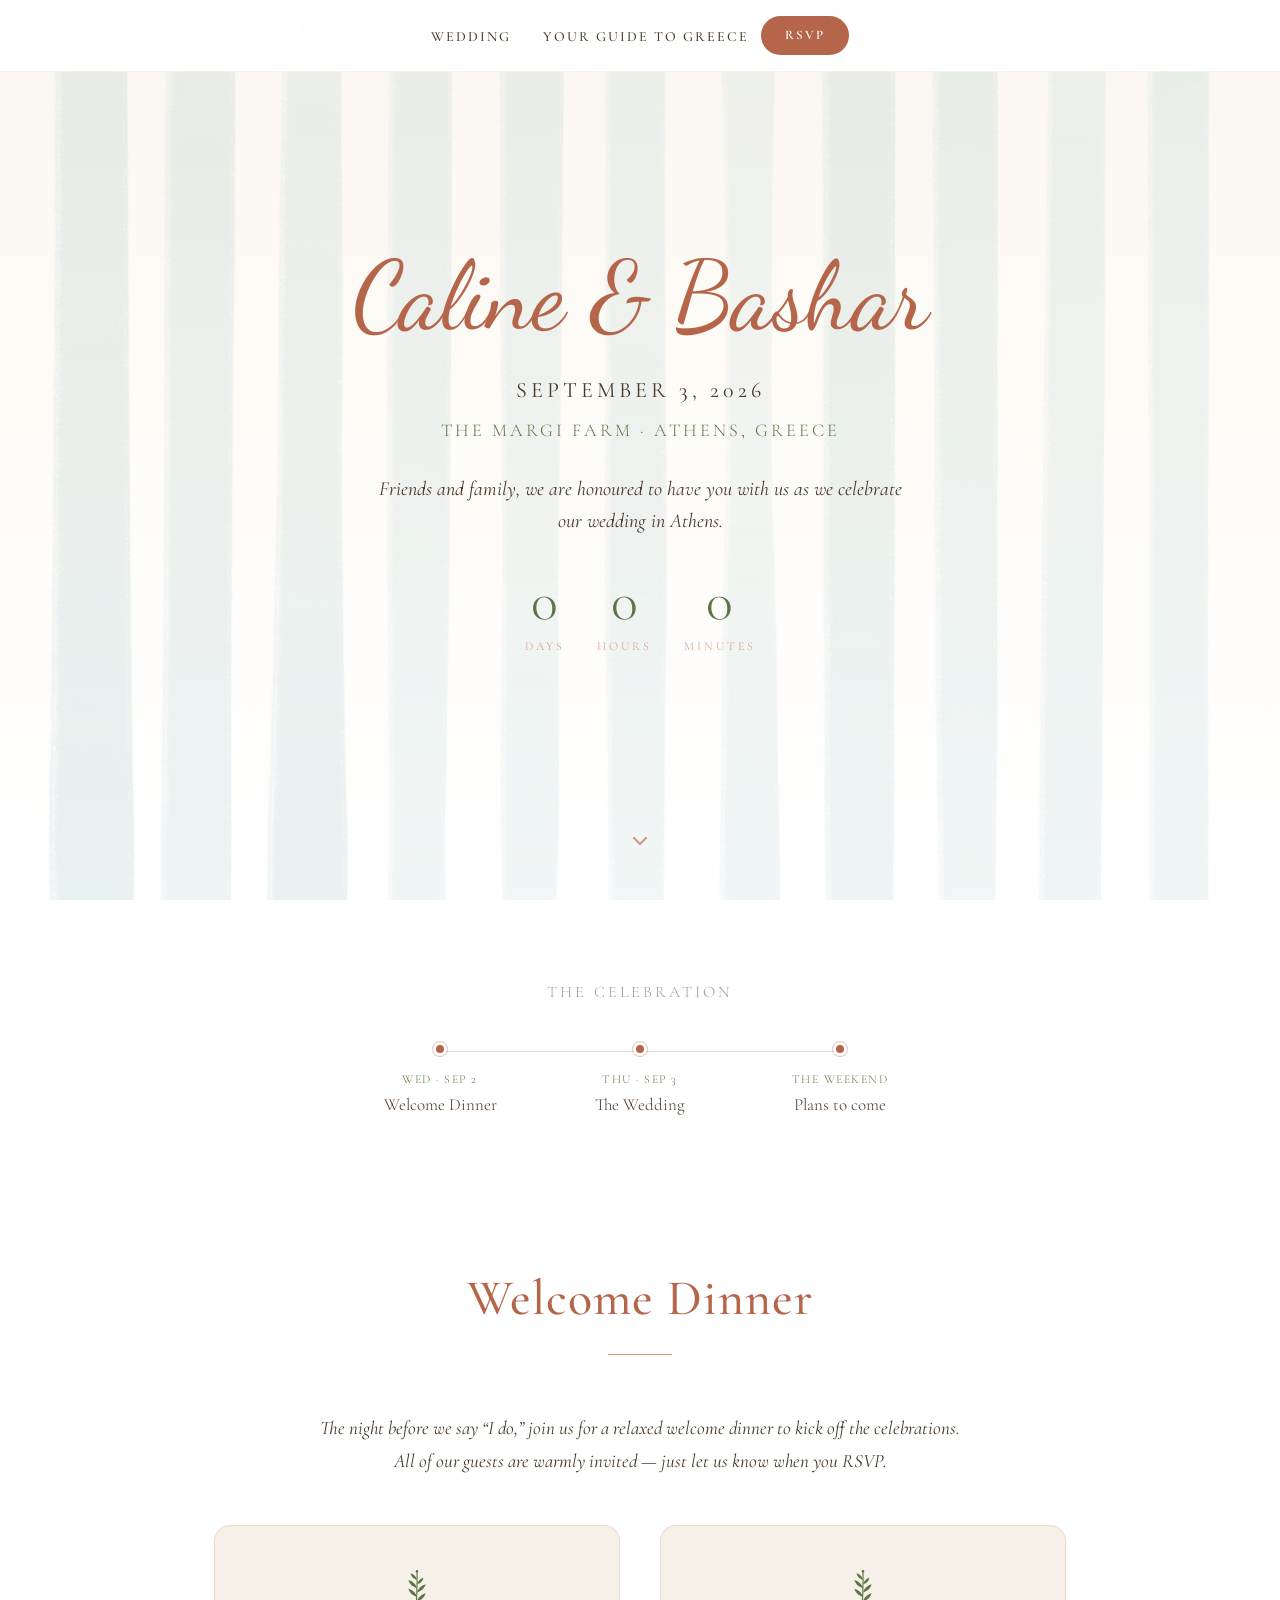
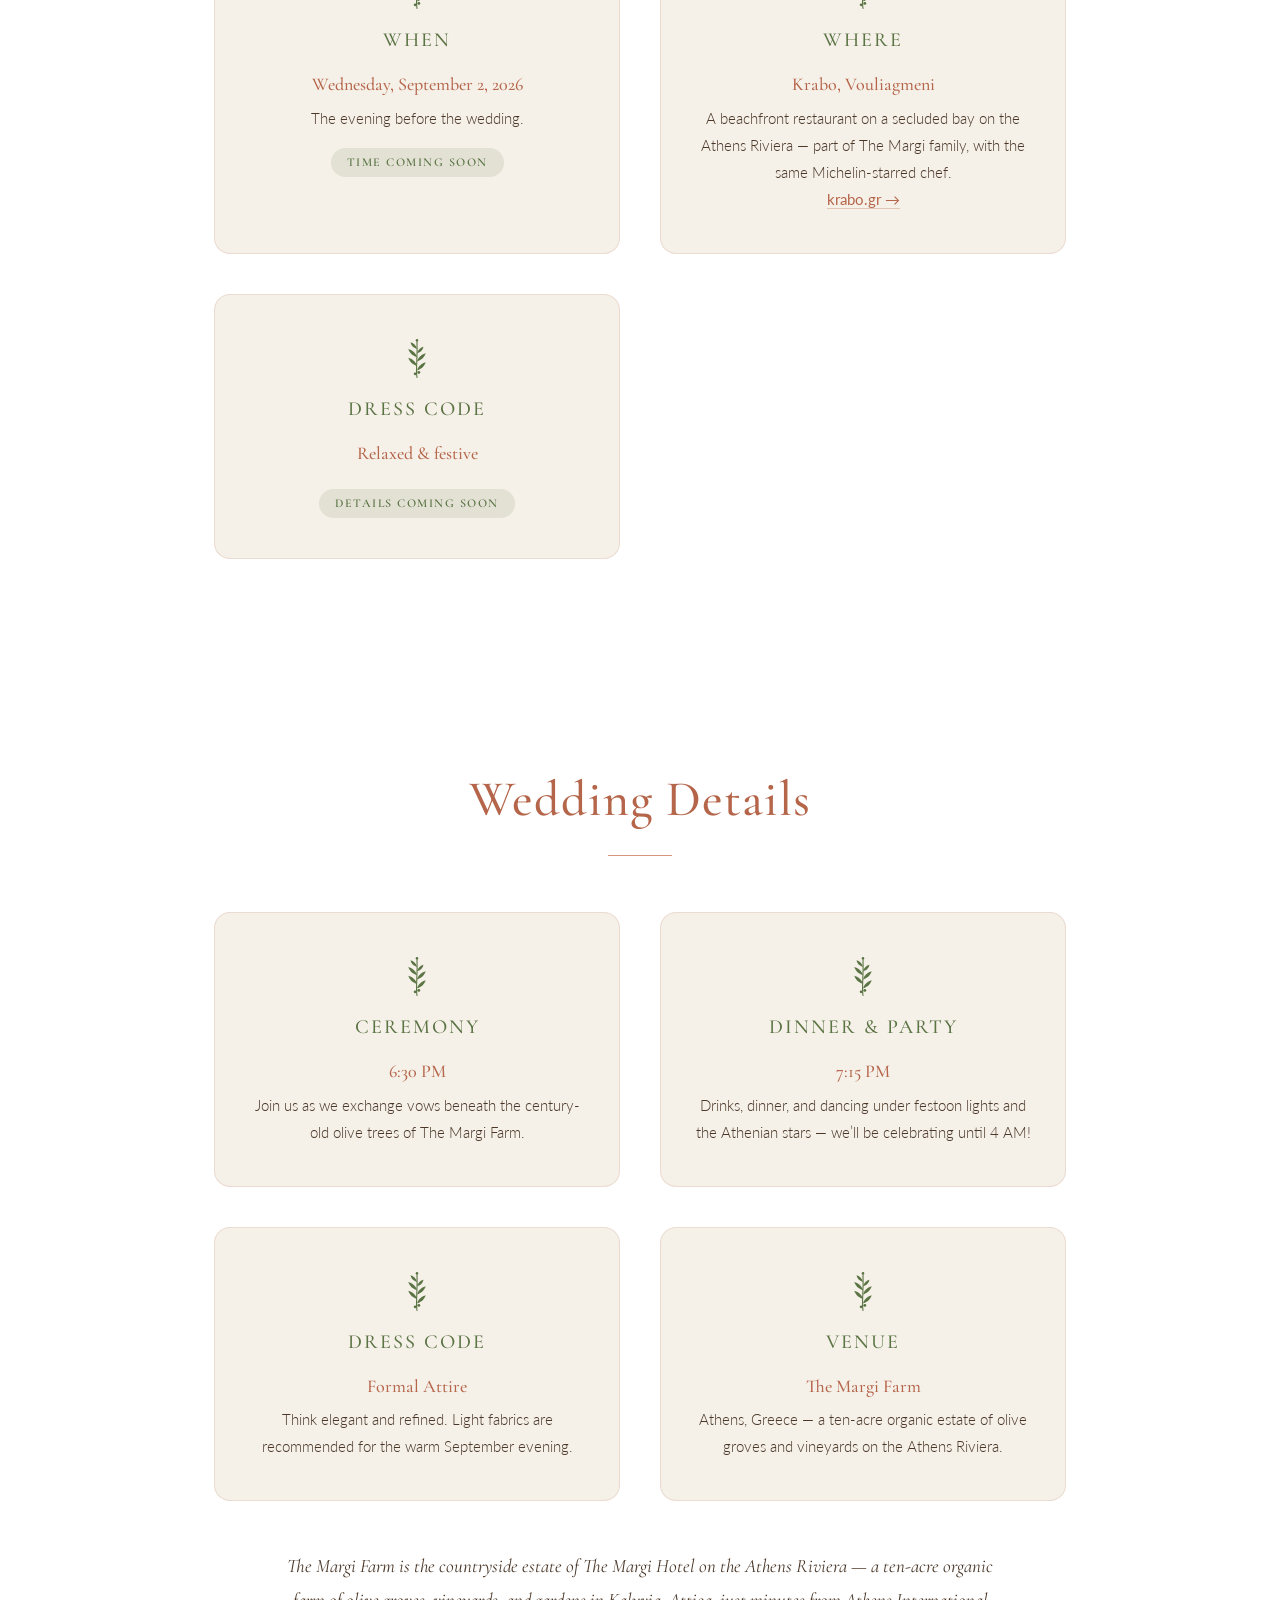
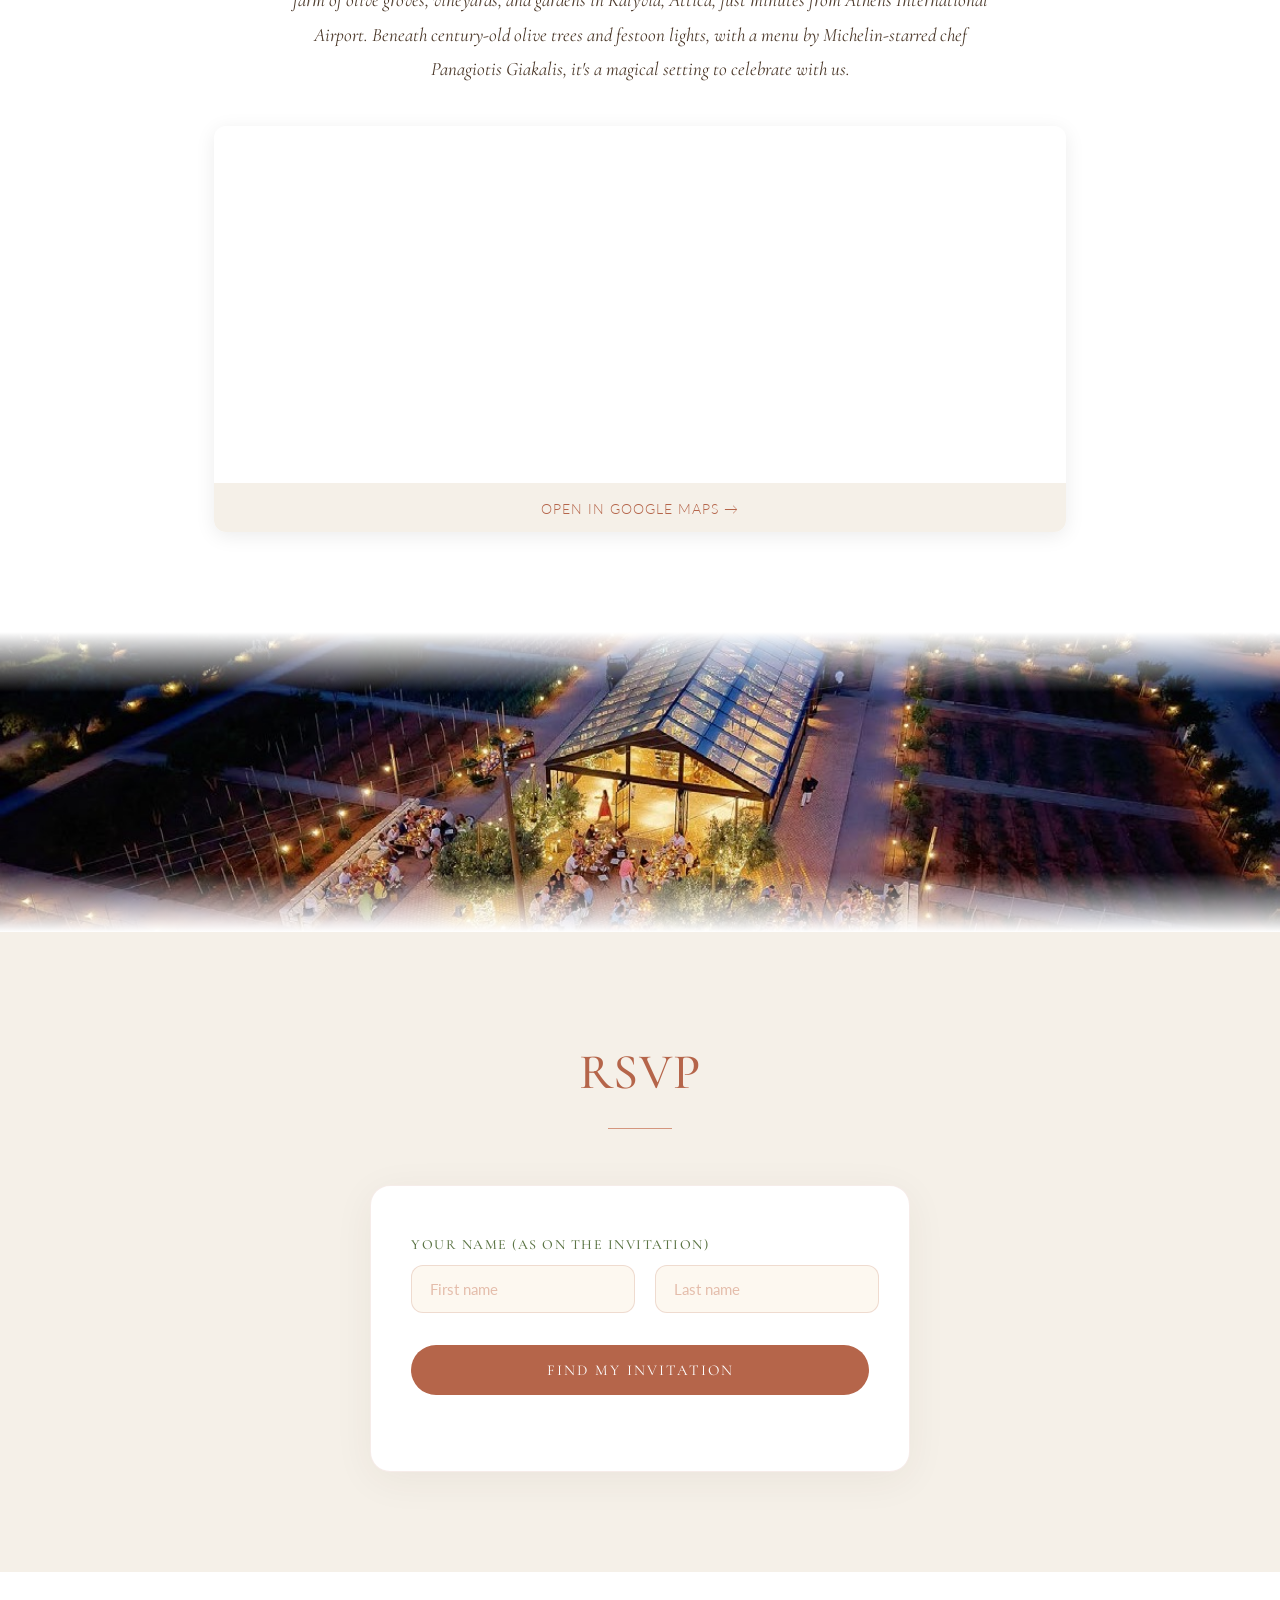
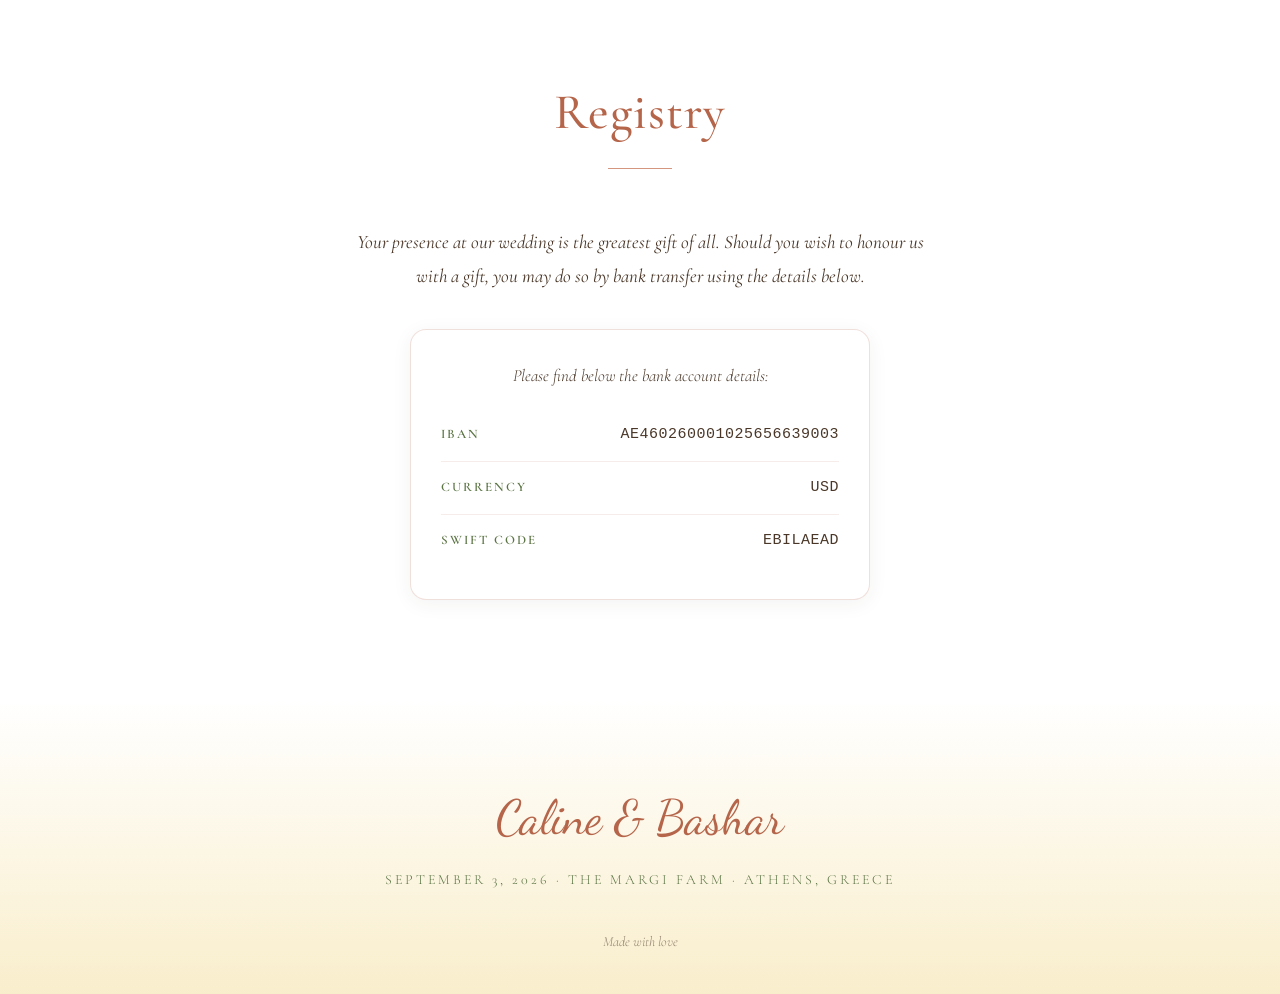
==== commit 8674673c: "Restructure: timeline + welcome dinner up top, move travel to guide, drop Ask AI & Where to Party, a" ====
--- a/index.html
+++ b/index.html
@@ -67,6 +67,59 @@
         </div>
     </section>
 
+    <!-- ============ TIMELINE ============ -->
+    <section class="section timeline-section" id="timeline">
+        <p class="section-subtitle fade-in" style="margin-bottom: 36px;">The Celebration</p>
+        <div class="timeline fade-in">
+            <div class="timeline-step">
+                <span class="timeline-dot"></span>
+                <span class="timeline-when">Wed · Sep 2</span>
+                <span class="timeline-what">Welcome Dinner</span>
+            </div>
+            <div class="timeline-step">
+                <span class="timeline-dot"></span>
+                <span class="timeline-when">Thu · Sep 3</span>
+                <span class="timeline-what">The Wedding</span>
+            </div>
+            <div class="timeline-step">
+                <span class="timeline-dot"></span>
+                <span class="timeline-when">The Weekend</span>
+                <span class="timeline-what">Plans to come</span>
+            </div>
+        </div>
+    </section>
+
+    <!-- ============ WELCOME DINNER ============ -->
+    <section class="section" id="welcome-dinner">
+        <h2 class="section-title fade-in">Welcome Dinner</h2>
+        <div class="wavy-divider fade-in">
+            <svg viewBox="0 0 200 20" fill="none" xmlns="http://www.w3.org/2000/svg">
+                <path d="M0 10 Q 10 0, 20 10 T 40 10 T 60 10 T 80 10 T 100 10 T 120 10 T 140 10 T 160 10 T 180 10 T 200 10" stroke="#B5654A" stroke-width="2" fill="none" opacity="0.5"/>
+            </svg>
+        </div>
+        <p class="things-intro fade-in">The night before we say &ldquo;I do,&rdquo; join us for a relaxed welcome dinner to kick off the celebrations. All of our guests are warmly invited &mdash; just let us know when you RSVP.</p>
+        <!-- TODO (Caline & Bashar): confirm the welcome dinner time and dress code. -->
+        <div class="details-grid" style="max-width: 900px; margin: 48px auto 0;">
+            <div class="detail-card fade-in">
+                <h3>When</h3>
+                <p class="detail-highlight">Wednesday, September 2, 2026</p>
+                <p>The evening before the wedding.</p>
+                <span class="coming-soon">Time coming soon</span>
+            </div>
+            <div class="detail-card fade-in">
+                <h3>Where</h3>
+                <p class="detail-highlight">Krabo, Vouliagmeni</p>
+                <p>A beachfront restaurant on a secluded bay on the Athens Riviera &mdash; part of The Margi family, with the same Michelin-starred chef.</p>
+                <p><a href="https://krabo.gr/" target="_blank" rel="noopener">krabo.gr &rarr;</a></p>
+            </div>
+            <div class="detail-card fade-in">
+                <h3>Dress Code</h3>
+                <p class="detail-highlight">Relaxed &amp; festive</p>
+                <span class="coming-soon">Details coming soon</span>
+            </div>
+        </div>
+    </section>
+
     <!-- ============ WEDDING DETAILS ============ -->
     <section class="section" id="details">
         <h2 class="section-title fade-in">Wedding Details</h2>
@@ -110,37 +163,6 @@
 
     <!-- ============ LANDSCAPE DIVIDER ============ -->
     <div class="landscape-divider" role="presentation"></div>
-
-    <!-- ============ TRAVEL DETAILS ============ -->
-    <section class="section" id="travel">
-        <h2 class="section-title fade-in">Travel Details</h2>
-        <div class="wavy-divider fade-in">
-            <svg viewBox="0 0 200 20" fill="none" xmlns="http://www.w3.org/2000/svg">
-                <path d="M0 10 Q 10 0, 20 10 T 40 10 T 60 10 T 80 10 T 100 10 T 120 10 T 140 10 T 160 10 T 180 10 T 200 10" stroke="#B5654A" stroke-width="2" fill="none" opacity="0.5"/>
-            </svg>
-        </div>
-        <div class="travel-cards">
-            <div class="travel-card fade-in">
-                <h3>Getting There</h3>
-                <p>Fly into <strong>Athens International Airport &ldquo;Eleftherios Venizelos&rdquo; (ATH)</strong> — Greece's main hub, with direct flights from across Europe, the Middle East, and North America.</p>
-                <p>The Margi Farm is just <strong>~15 minutes</strong> from the airport.</p>
-            </div>
-            <div class="travel-card fade-in">
-                <h3>Getting Around</h3>
-                <p><strong>Uber</strong> works throughout Athens (it dispatches licensed local taxis), and pre-booked private transfers are easy to arrange in advance.</p>
-                <p>Renting a car is simple too &mdash; the farm has parking, and it's a short drive to the Athens Riviera (~25&ndash;30 min to central Athens).</p>
-            </div>
-            <div class="travel-card fade-in">
-                <h3>Visa &amp; Currency</h3>
-                <p>Greece is part of the <strong>EU and Schengen Area</strong>; most visitors (US, UK, EU, and many others) need no visa for short stays. The currency is the <strong>Euro (&euro;)</strong>.</p>
-                <p>Note: the EU's new <strong>ETIAS</strong> travel authorisation is expected in late 2026 — check official EU sources closer to your trip.</p>
-            </div>
-        </div>
-
-        <p class="travel-subnote fade-in">Where to stay, where to eat, where to party, and how to sort your visa &mdash; it&rsquo;s all in our <a href="guide.html">Guide to Greece</a>.</p>
-    </section>
-
-    <!-- Where to Stay and the rest of the guide now live on: guide.html -->
 
     <!-- ============ RSVP ============ -->
     <section class="section-full rsvp-section" id="rsvp">
@@ -226,37 +248,6 @@
         </div>
     </section>
 
-    <!-- ============ WELCOME DINNER ============ -->
-    <section class="section" id="welcome-dinner">
-        <h2 class="section-title fade-in">Welcome Dinner</h2>
-        <div class="wavy-divider fade-in">
-            <svg viewBox="0 0 200 20" fill="none" xmlns="http://www.w3.org/2000/svg">
-                <path d="M0 10 Q 10 0, 20 10 T 40 10 T 60 10 T 80 10 T 100 10 T 120 10 T 140 10 T 160 10 T 180 10 T 200 10" stroke="#B5654A" stroke-width="2" fill="none" opacity="0.5"/>
-            </svg>
-        </div>
-        <p class="things-intro fade-in">The night before we say &ldquo;I do,&rdquo; join us for a relaxed welcome dinner to kick off the celebrations. All of our guests are warmly invited &mdash; let us know you&rsquo;re coming in the RSVP above.</p>
-        <!-- TODO (Caline & Bashar): confirm the welcome dinner time, venue, and dress code. -->
-        <div class="details-grid" style="max-width: 900px; margin: 48px auto 0;">
-            <div class="detail-card fade-in">
-                <h3>When</h3>
-                <p class="detail-highlight">Wednesday, September 2, 2026</p>
-                <p>The evening before the wedding.</p>
-                <span class="coming-soon">Time coming soon</span>
-            </div>
-            <div class="detail-card fade-in">
-                <h3>Where</h3>
-                <p class="detail-highlight">Krabo, Vouliagmeni</p>
-                <p>A beachfront restaurant on a secluded bay on the Athens Riviera &mdash; part of The Margi family, with the same Michelin-starred chef.</p>
-                <p><a href="https://krabo.gr/" target="_blank" rel="noopener">krabo.gr &rarr;</a></p>
-            </div>
-            <div class="detail-card fade-in">
-                <h3>Dress Code</h3>
-                <p class="detail-highlight">Relaxed &amp; festive</p>
-                <span class="coming-soon">Details coming soon</span>
-            </div>
-        </div>
-    </section>
-
     <!-- ============ REGISTRY ============ -->
     <section class="section" id="registry">
         <h2 class="section-title fade-in">Registry</h2>
@@ -277,44 +268,6 @@
                     <div><dt>SWIFT Code</dt><dd>EBILAEAD</dd></div>
                 </dl>
             </div>
-        </div>
-    </section>
-
-    <!-- ============ ASK AI ============ -->
-    <section class="section-full ask-ai-section" id="ask-ai">
-        <div class="section" style="padding-top: 0; padding-bottom: 0;">
-            <h2 class="section-title fade-in">Ask AI</h2>
-            <p class="section-subtitle fade-in">Your personal wedding concierge</p>
-        </div>
-        <div class="chat-container fade-in">
-            <div class="chat-header">
-                <div class="chat-header-icon">&#9728;</div>
-                <div class="chat-header-text">
-                    <h3>Wedding Assistant</h3>
-                    <p>Ask me anything about the wedding or Greece</p>
-                </div>
-            </div>
-            <div class="chat-messages" id="chatMessages">
-                <div class="chat-message bot">
-                    Hi! I'm here to help you plan for Caline & Bashar's wedding. Ask me anything about the event, travel, or things to do in Greece! &#127468;&#127479;
-                </div>
-            </div>
-            <div class="chat-suggestions" id="chatSuggestions">
-                <button class="suggestion-btn" onclick="askSuggestion(this)">What's the dress code?</button>
-                <button class="suggestion-btn" onclick="askSuggestion(this)">Hotel recommendations</button>
-                <button class="suggestion-btn" onclick="askSuggestion(this)">Best restaurants in Athens</button>
-                <button class="suggestion-btn" onclick="askSuggestion(this)">How do I get to the venue?</button>
-            </div>
-            <div class="chat-input-area">
-                <input type="text" class="chat-input" id="chatInput" placeholder="Ask about the wedding or Greece..." autocomplete="off">
-                <button class="chat-send" id="chatSend" aria-label="Send">
-                    <svg viewBox="0 0 24 24" fill="none" stroke="currentColor" stroke-width="2" stroke-linecap="round" stroke-linejoin="round">
-                        <line x1="22" y1="2" x2="11" y2="13"></line>
-                        <polygon points="22 2 15 22 11 13 2 9 22 2"></polygon>
-                    </svg>
-                </button>
-            </div>
-            <p class="chat-note">Powered by AI — responses are informational and may not be perfectly accurate.</p>
         </div>
     </section>
 
@@ -491,86 +444,6 @@
                 : `We’ll miss you, ${invite.firstName || 'friend'}! Thank you for letting us know.`;
         });
 
-        // ---- Chat (Claude API) ----
-        const chatMessages = document.getElementById('chatMessages');
-        const chatInput = document.getElementById('chatInput');
-        const chatSend = document.getElementById('chatSend');
-        const chatSuggestions = document.getElementById('chatSuggestions');
-
-        // Conversation history for context
-        let chatHistory = [];
-
-        function addMessage(text, isUser) {
-            const msg = document.createElement('div');
-            msg.className = `chat-message ${isUser ? 'user' : 'bot'}`;
-            msg.textContent = text;
-            chatMessages.appendChild(msg);
-            chatMessages.scrollTop = chatMessages.scrollHeight;
-        }
-
-        function addTypingIndicator() {
-            const msg = document.createElement('div');
-            msg.className = 'chat-message bot';
-            msg.id = 'typingIndicator';
-            msg.textContent = '...';
-            msg.style.opacity = '0.5';
-            chatMessages.appendChild(msg);
-            chatMessages.scrollTop = chatMessages.scrollHeight;
-        }
-
-        function removeTypingIndicator() {
-            const el = document.getElementById('typingIndicator');
-            if (el) el.remove();
-        }
-
-        async function handleChat(text) {
-            if (!text.trim()) return;
-            addMessage(text, true);
-            chatInput.value = '';
-            chatSend.disabled = true;
-            chatSuggestions.style.display = 'none';
-
-            // Add to history
-            chatHistory.push({ role: 'user', content: text });
-
-            addTypingIndicator();
-
-            try {
-                const response = await fetch('/api/chat', {
-                    method: 'POST',
-                    headers: { 'Content-Type': 'application/json' },
-                    body: JSON.stringify({
-                        message: text,
-                        history: chatHistory.slice(-6) // last 6 messages for context
-                    })
-                });
-
-                removeTypingIndicator();
-
-                if (response.ok) {
-                    const data = await response.json();
-                    addMessage(data.reply, false);
-                    chatHistory.push({ role: 'assistant', content: data.reply });
-                } else {
-                    addMessage("I'm having trouble connecting right now. Please try again in a moment!", false);
-                }
-            } catch (err) {
-                removeTypingIndicator();
-                addMessage("I'm having trouble connecting right now. Please try again in a moment!", false);
-            }
-
-            chatSend.disabled = false;
-            chatInput.focus();
-        }
-
-        function askSuggestion(btn) {
-            handleChat(btn.textContent);
-        }
-
-        chatSend.addEventListener('click', () => handleChat(chatInput.value));
-        chatInput.addEventListener('keydown', (e) => {
-            if (e.key === 'Enter') handleChat(chatInput.value);
-        });
     </script>
 
 </body>
--- a/assets/styles.css
+++ b/assets/styles.css
@@ -340,6 +340,71 @@
             margin-bottom: 60px;
         }
 
+        /* ---- TIMELINE (weekend at a glance) ---- */
+        .timeline-section {
+            padding-top: 80px;
+            padding-bottom: 40px;
+        }
+
+        .timeline-section .section-subtitle {
+            margin-bottom: 36px;
+        }
+
+        .timeline {
+            display: flex;
+            justify-content: space-between;
+            max-width: 600px;
+            margin: 0 auto;
+            position: relative;
+        }
+
+        .timeline::before {
+            content: '';
+            position: absolute;
+            top: 9px;
+            left: 16%;
+            right: 16%;
+            height: 1px;
+            background: rgba(181, 101, 74, 0.3);
+            z-index: 0;
+        }
+
+        .timeline-step {
+            position: relative;
+            z-index: 1;
+            flex: 1;
+            display: flex;
+            flex-direction: column;
+            align-items: center;
+            text-align: center;
+            padding: 0 8px;
+        }
+
+        .timeline-dot {
+            width: 14px;
+            height: 14px;
+            border-radius: 50%;
+            background: var(--terracotta);
+            border: 3px solid var(--white);
+            box-shadow: 0 0 0 1px rgba(181, 101, 74, 0.35);
+            margin-bottom: 14px;
+        }
+
+        .timeline-when {
+            font-family: var(--font-heading);
+            font-size: 12px;
+            letter-spacing: 1.5px;
+            text-transform: uppercase;
+            color: var(--olive);
+            margin-bottom: 2px;
+        }
+
+        .timeline-what {
+            font-family: var(--font-heading);
+            font-size: 17px;
+            color: var(--dark-brown);
+        }
+
         /* Wavy divider — inspired by the terracotta scalloped borders */
         .wavy-divider {
             text-align: center;
@@ -500,7 +565,8 @@
             margin-bottom: 12px;
         }
 
-        .travel-card a {
+        .travel-card a,
+        .detail-card a {
             color: var(--terracotta);
             text-decoration: none;
             font-weight: 400;
@@ -508,7 +574,8 @@
             transition: border-color 0.3s;
         }
 
-        .travel-card a:hover {
+        .travel-card a:hover,
+        .detail-card a:hover {
             border-color: var(--terracotta);
         }
 
@@ -1166,6 +1233,78 @@
             transform: none;
         }
 
+        .rsvp-back {
+            background: none;
+            border: none;
+            color: var(--terracotta);
+            font-family: var(--font-heading);
+            font-size: 15px;
+            letter-spacing: 0.5px;
+            cursor: pointer;
+            margin-top: 2px;
+            align-self: center;
+        }
+
+        .rsvp-back:hover { color: var(--olive); }
+
+        .rsvp-note {
+            font-family: var(--font-heading);
+            font-style: italic;
+            font-size: 15px;
+            line-height: 1.6;
+            color: var(--olive-light);
+            text-align: center;
+            margin: 4px 0 0;
+        }
+
+        .rsvp-note.error { color: var(--terracotta); }
+
+        /* "Invitation found" banner */
+        .found-banner {
+            background: rgba(91, 116, 68, 0.10);
+            border: 1px solid rgba(91, 116, 68, 0.22);
+            border-radius: 12px;
+            padding: 20px 22px;
+            text-align: center;
+        }
+
+        .found-banner .ft {
+            display: block;
+            font-family: var(--font-heading);
+            font-size: 24px;
+            color: var(--olive);
+            margin-bottom: 4px;
+        }
+
+        .found-banner .fs {
+            display: block;
+            font-family: var(--font-heading);
+            font-style: italic;
+            font-size: 16px;
+            line-height: 1.5;
+            color: var(--dark-brown);
+        }
+
+        /* Per-person attendance rows */
+        .attendance-row + .attendance-row { margin-top: 18px; }
+
+        .attendee-name {
+            display: block;
+            font-family: var(--font-heading);
+            font-size: 19px;
+            color: var(--dark-brown);
+            margin-bottom: 10px;
+        }
+
+        .attendee-tag {
+            font-size: 14px;
+            color: var(--terracotta-light);
+            font-style: italic;
+        }
+
+        /* Generic hide utility (distinct from the dimming .guest-count-group.hidden) */
+        .is-hidden { display: none !important; }
+
         .rsvp-success {
             text-align: center;
             padding: 40px 20px;
